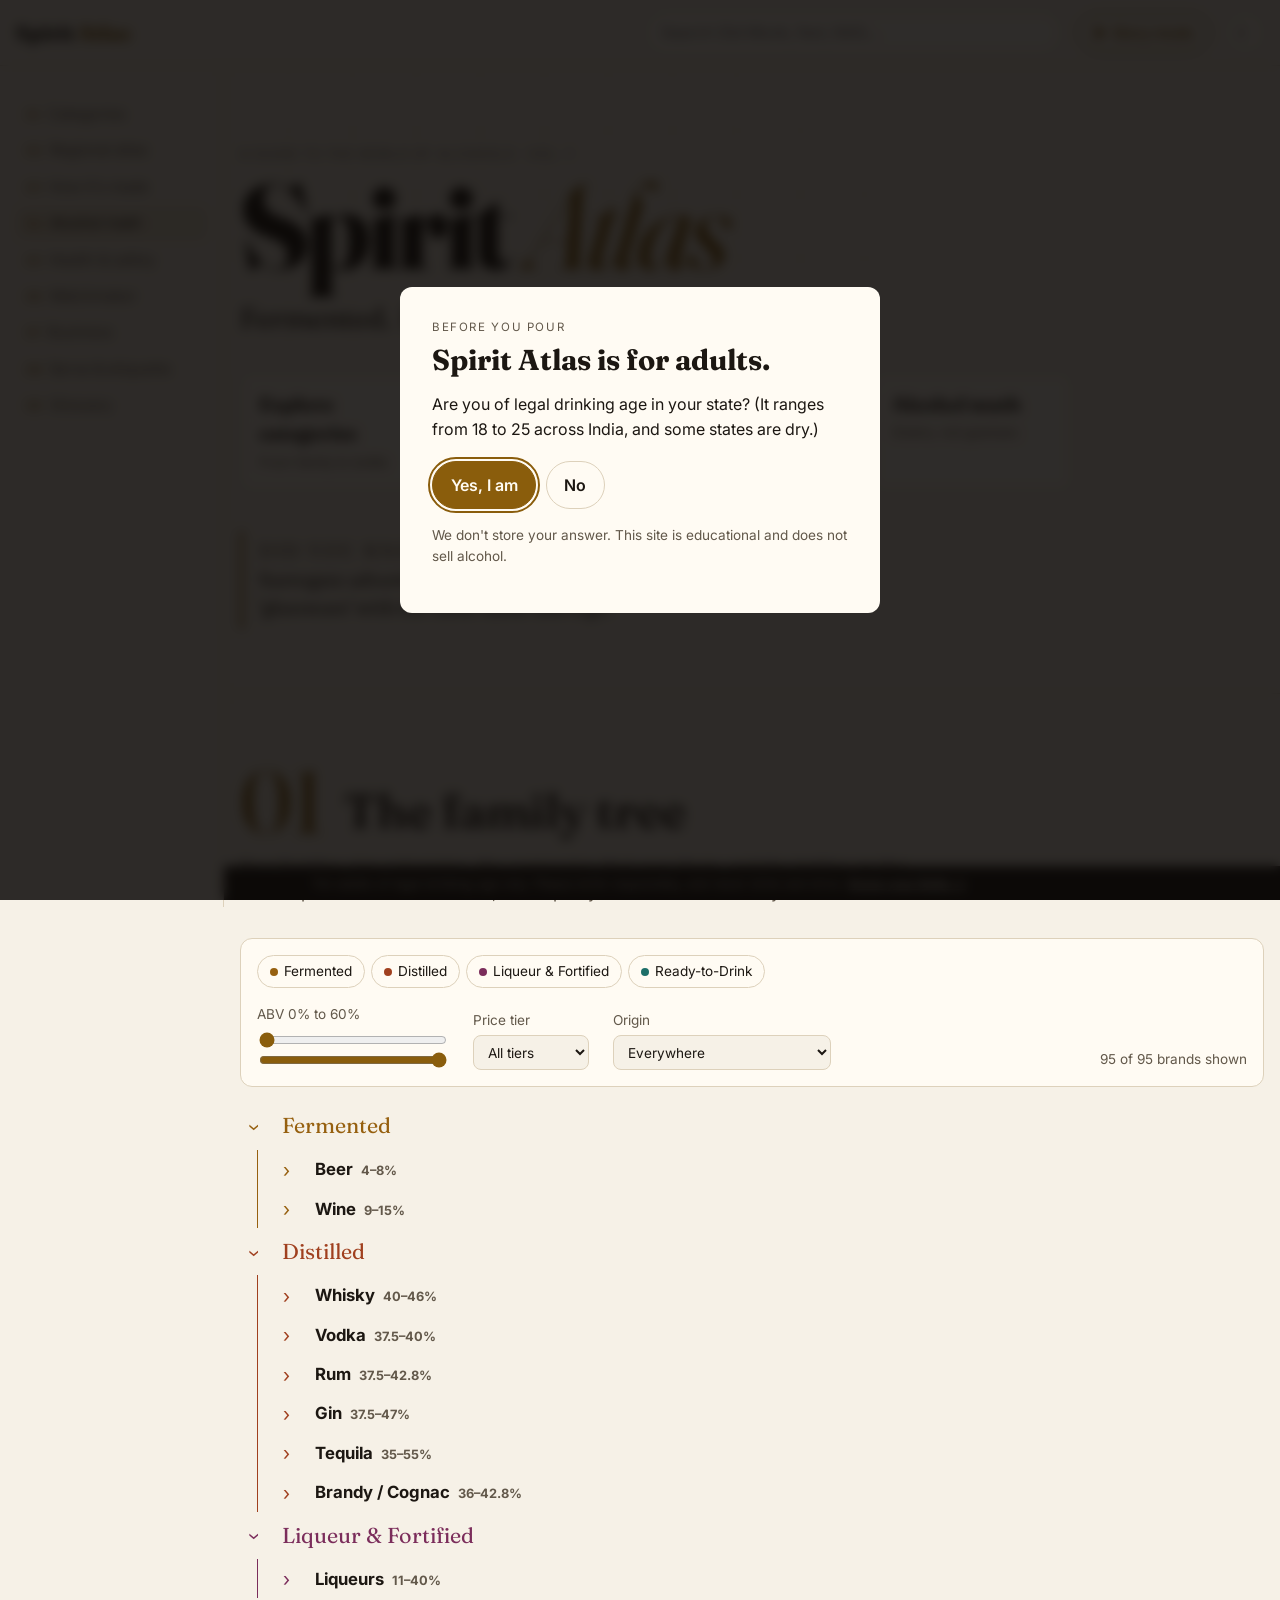
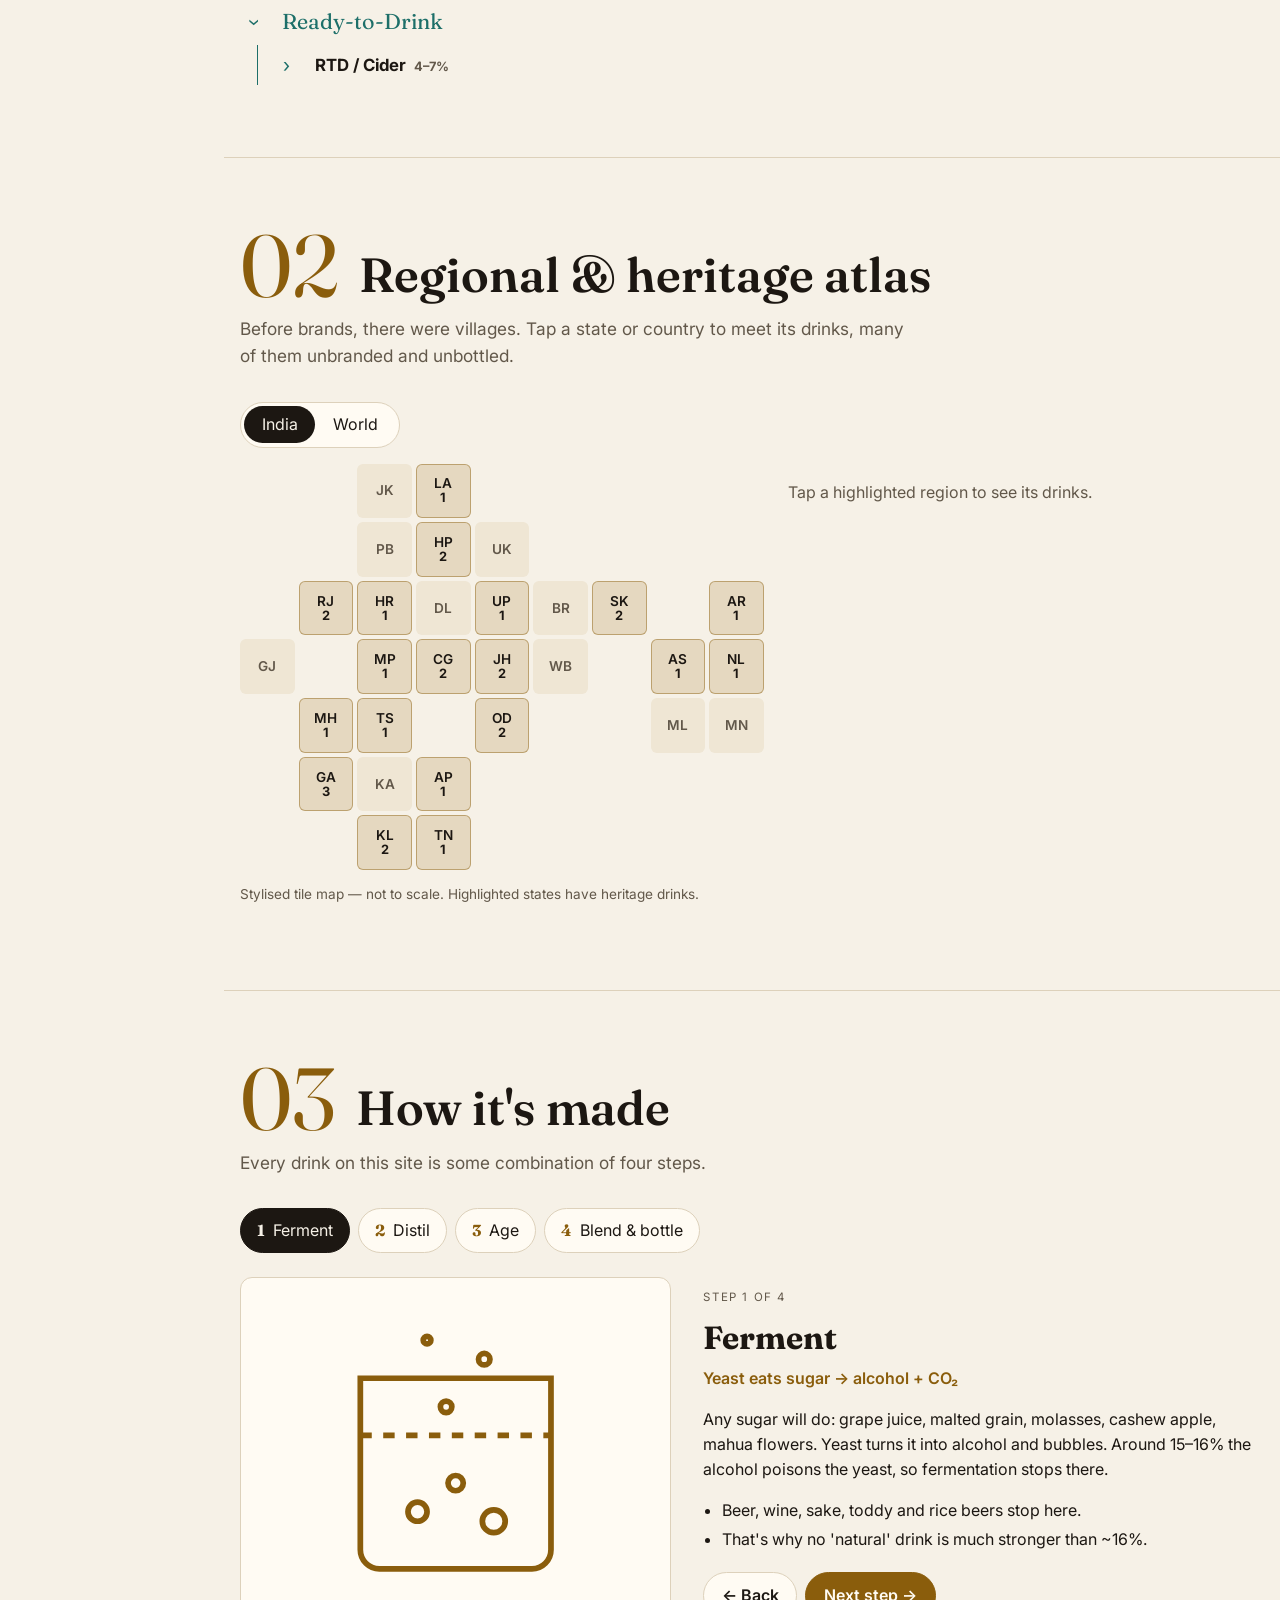
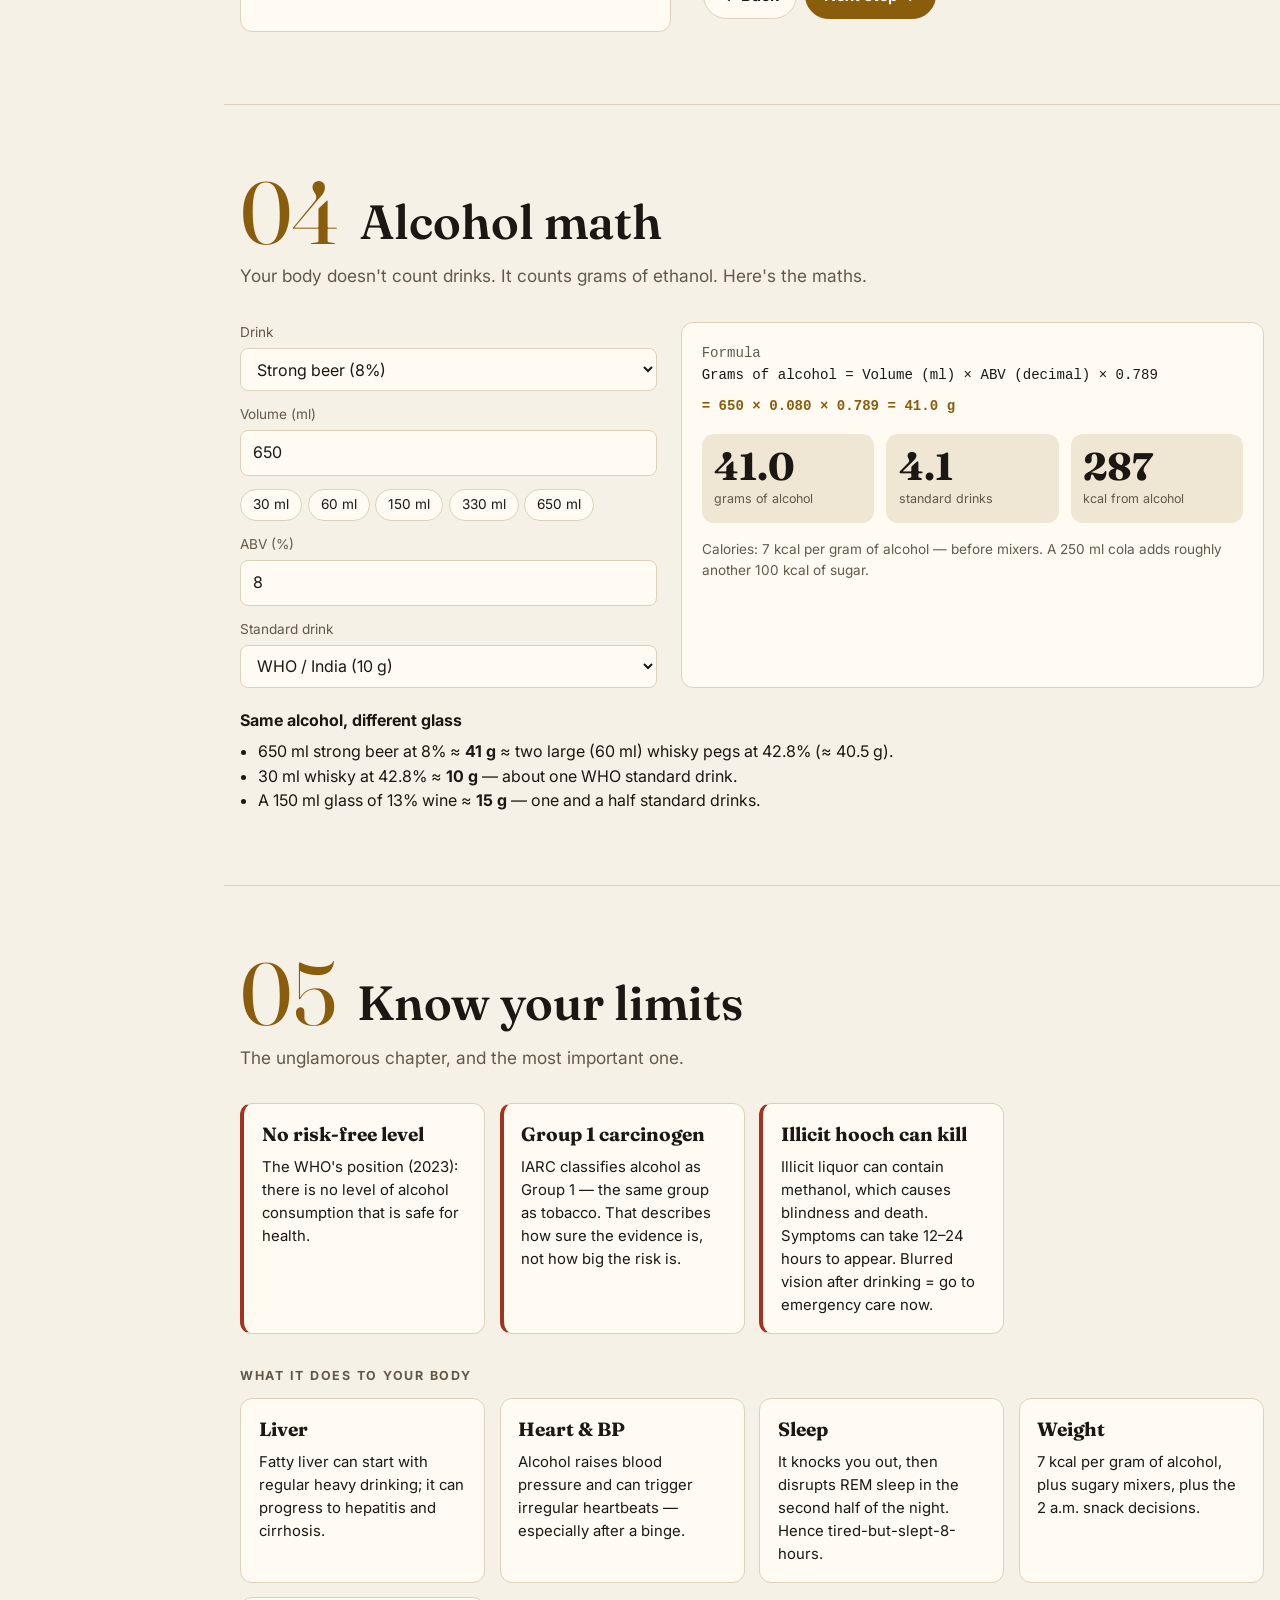
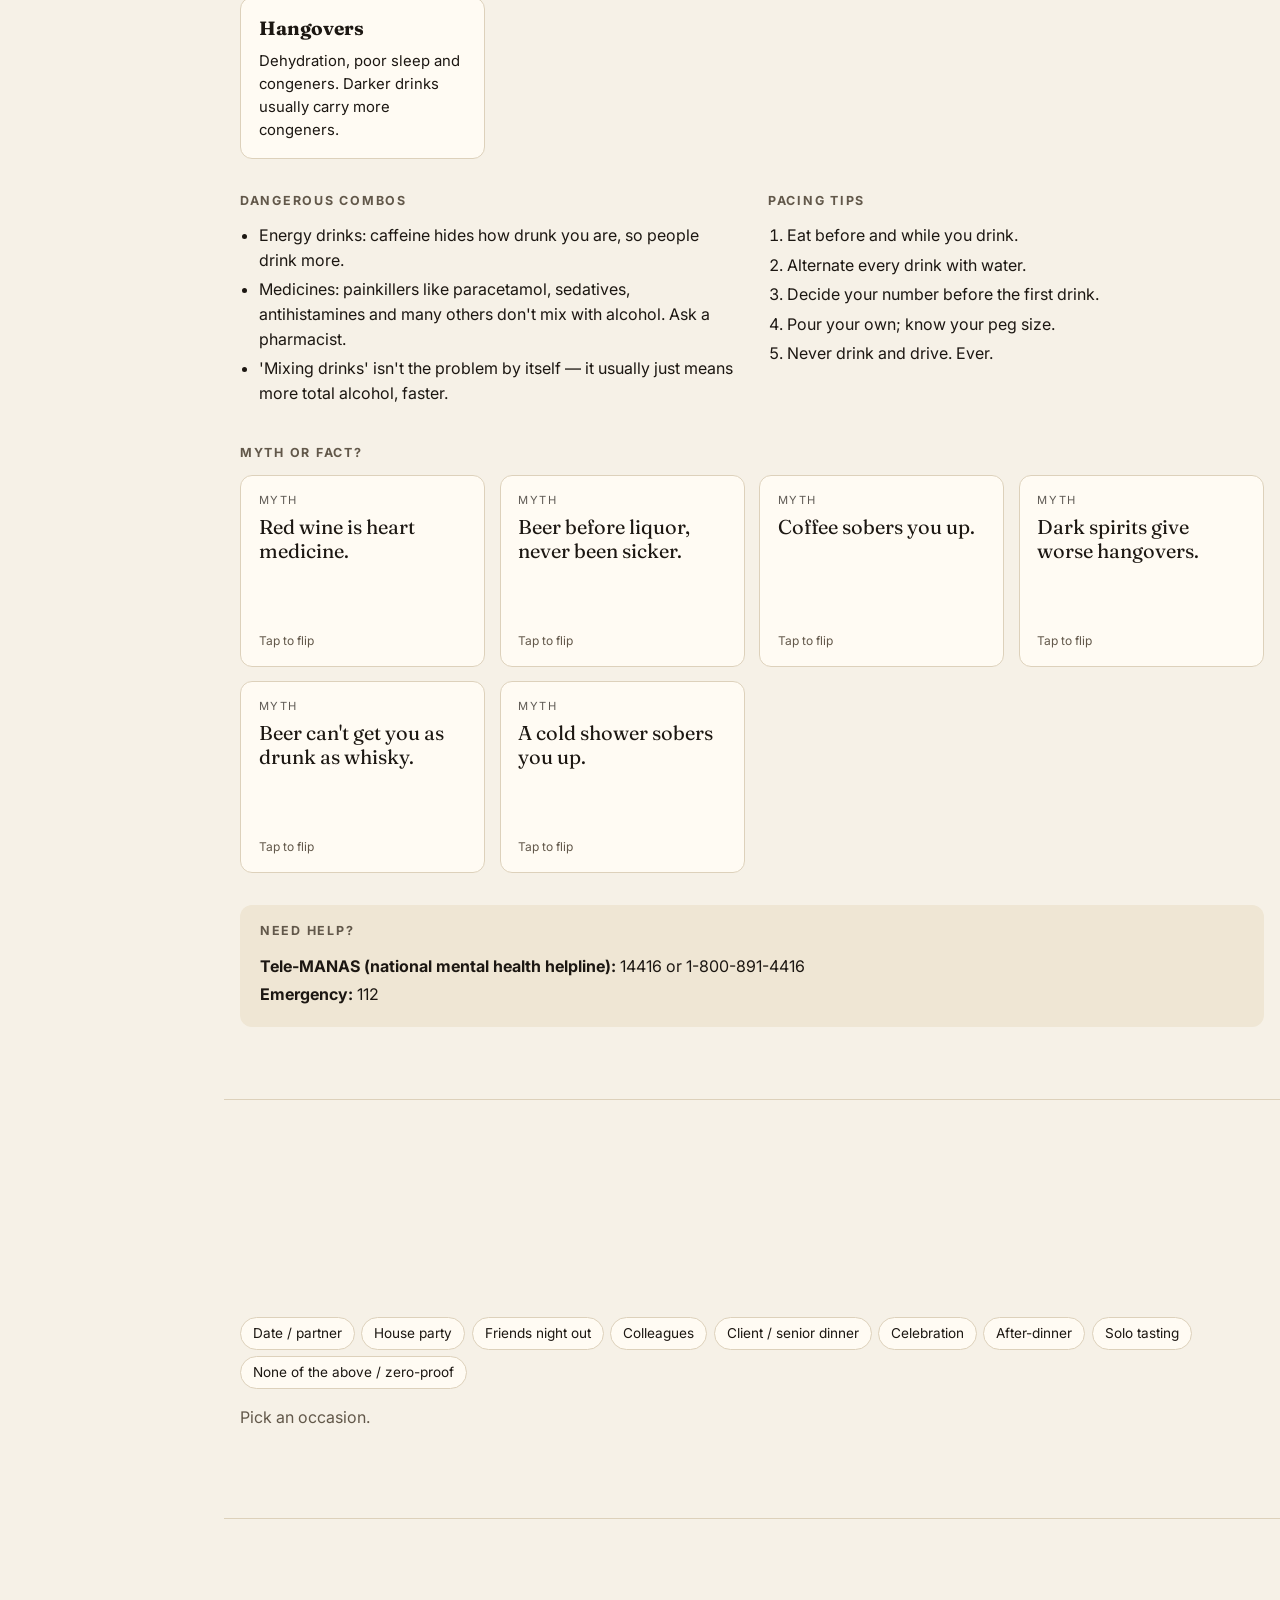
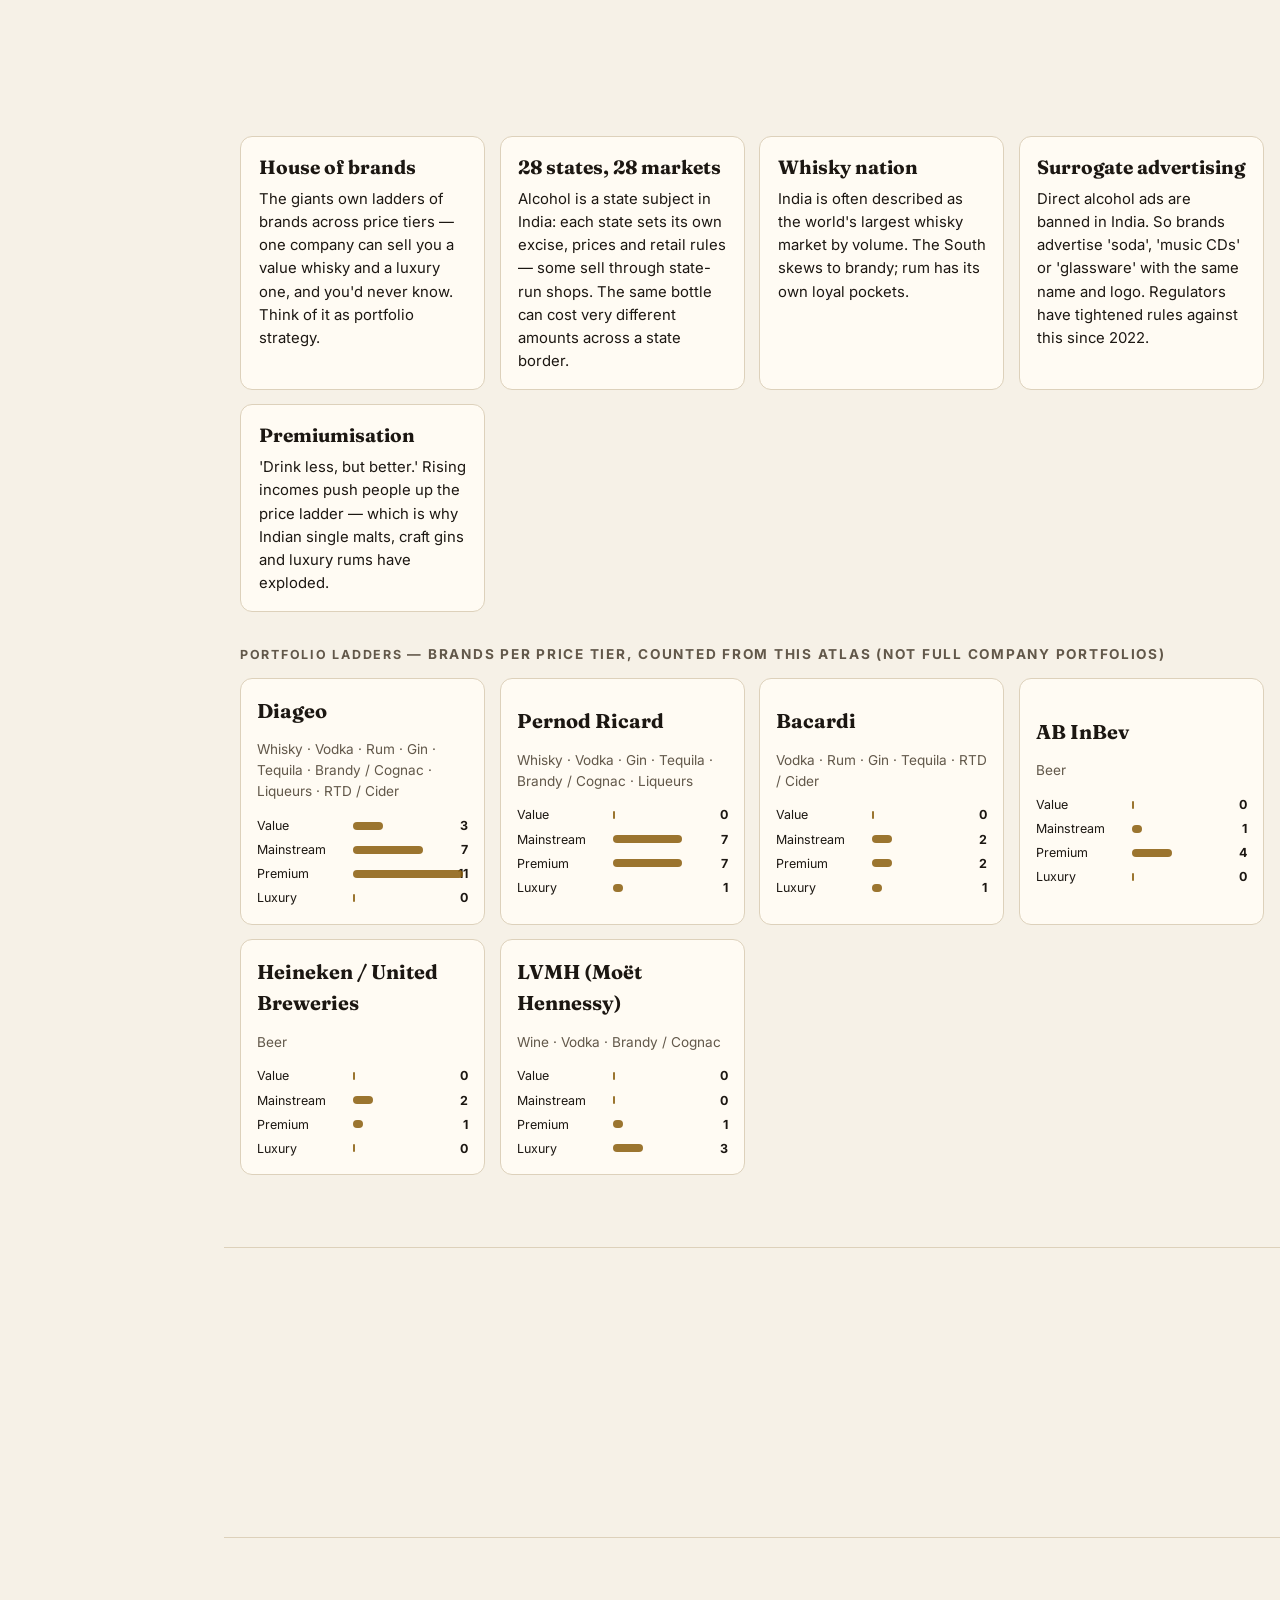
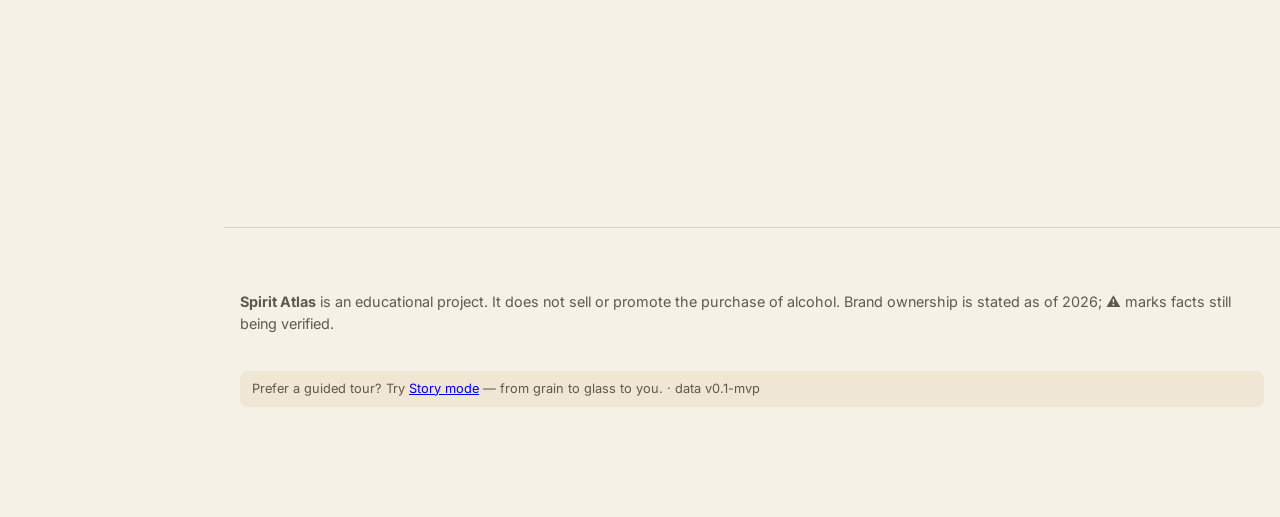
==== index.html @ a6089375 "Spirit Atlas: editorial guide + story mode Atlas home page (categories tree, regional atlas, how it'" ====
<!doctype html>
<html lang="en">
<head>
<meta charset="utf-8">
<meta name="viewport" content="width=device-width, initial-scale=1">
<title>Spirit Atlas</title>
<meta name="description" content="Spirit Atlas: an explorable, editorial guide to the world of alcohols — categories, heritage drinks, alcohol math and responsible drinking.">
<link rel="preconnect" href="https://fonts.googleapis.com">
<link rel="preconnect" href="https://fonts.gstatic.com" crossorigin>
<link href="https://fonts.googleapis.com/css2?family=Fraunces:opsz,wght@9..144,400;9..144,600;9..144,800&family=Inter:wght@400;600;700&display=swap" rel="stylesheet">
<link rel="stylesheet" href="shared/components.css">
<style>
/* ============ DESIGN TOKENS: "ink & paper, with gold" ============ */
:root {
  --bg: #f6f1e7; --surface: #fffbf3; --surface-2: #efe6d4; --ink: #1c1712; --muted: #62584a; --line: #ddd1bb;
  --accent: #8a5d0c; --accent-ink: #fffbf3; --warn: #a3321f;
  --fam-fermented: #96600f; --fam-distilled: #a0401f; --fam-liqueur: #7b2d5b; --fam-rtd: #1d6f69;
  --font-display: "Fraunces", Georgia, serif; --font-body: "Inter", system-ui, sans-serif; --radius: 12px;
  color-scheme: light;
}
@media (prefers-color-scheme: dark) {
  :root:not([data-theme="light"]) {
    --bg: #13100c; --surface: #1c1813; --surface-2: #28211a; --ink: #f3ead8; --muted: #b5a88f; --line: #3b3227;
    --accent: #d9a441; --accent-ink: #1a140c; --warn: #e5735d;
    --fam-fermented: #e3a74c; --fam-distilled: #e8835a; --fam-liqueur: #dc8ab8; --fam-rtd: #5cc7bc; color-scheme: dark;
  }
}
:root[data-theme="dark"] {
  --bg: #13100c; --surface: #1c1813; --surface-2: #28211a; --ink: #f3ead8; --muted: #b5a88f; --line: #3b3227;
  --accent: #d9a441; --accent-ink: #1a140c; --warn: #e5735d;
  --fam-fermented: #e3a74c; --fam-distilled: #e8835a; --fam-liqueur: #dc8ab8; --fam-rtd: #5cc7bc; color-scheme: dark;
}

/* ============ PAGE LAYOUT ============ */
html { scroll-behavior: smooth; scroll-padding-top: 5rem; }
@media (prefers-reduced-motion: reduce) { html { scroll-behavior: auto; } }

.topbar { position: sticky; top: 0; z-index: 30; display: flex; align-items: center; gap: 1rem; padding: 0.7rem 1rem;
  background: color-mix(in srgb, var(--bg) 88%, transparent); backdrop-filter: blur(10px); border-bottom: 1px solid var(--line); }
.wordmark { font-family: var(--font-display); font-weight: 800; font-size: 1.25rem; text-decoration: none; color: var(--ink); white-space: nowrap; }
.wordmark span { color: var(--accent); }
.topbar .search { flex: 1; max-width: 26rem; margin-left: auto; }
/* "Story mode" button: a gold-outlined pill that links to the guided story page */
.story-btn { flex: none; display: inline-flex; align-items: center; gap: 0.4rem; padding: 0.5rem 0.95rem; border-radius: 999px;
  border: 1px solid var(--accent); color: var(--accent); text-decoration: none; font-weight: 600; font-size: 0.88rem; white-space: nowrap; transition: background 0.2s, color 0.2s; }
.story-btn:hover { background: var(--accent); color: var(--accent-ink); }
.story-btn .long { display: none; }
@media (min-width: 700px) { .story-btn .long { display: inline; } }
.icon-btn { width: 2.4rem; height: 2.4rem; flex: none; border-radius: 50%; border: 1px solid var(--line); background: var(--surface); cursor: pointer; font-size: 1.05rem; }

.layout { display: grid; grid-template-columns: 1fr; }
/* Side navigation: horizontal strip on phones, sticky column on desktop */
.sidenav { min-width: 0; /* stops the nav strip widening the page on phones */ position: sticky; top: 3.7rem; z-index: 25; background: var(--bg); border-bottom: 1px solid var(--line); overflow-x: auto; }
.sidenav ol { display: flex; gap: 0.25rem; list-style: none; margin: 0; padding: 0.45rem 1rem; white-space: nowrap; }
.sidenav a { display: flex; gap: 0.5rem; align-items: baseline; padding: 0.3rem 0.6rem; border-radius: 8px; color: var(--muted); text-decoration: none; font-size: 0.85rem; }
.sidenav a b { font-family: var(--font-display); font-weight: 400; font-size: 0.8rem; color: var(--accent); }
.sidenav a[aria-current="true"] { color: var(--ink); background: var(--surface-2); }
@media (min-width: 1100px) {
  .layout { grid-template-columns: 14rem minmax(0, 1fr); }
  .sidenav { top: 3.7rem; height: calc(100vh - 3.7rem); border-bottom: none; border-right: 1px solid var(--line); overflow: visible; }
  .sidenav ol { flex-direction: column; padding: 2rem 1rem; }
  .sidenav a { font-size: 0.92rem; }
}
main { min-width: 0; }
section { padding: 4.5rem 1rem; border-bottom: 1px solid var(--line); }
.wrap { max-width: 68rem; margin: 0 auto; }

/* Section headers: big number + serif title, like a magazine chapter */
.sec-head { display: grid; grid-template-columns: auto 1fr; gap: 0 1.25rem; align-items: end; margin-bottom: 2rem; }
.sec-num { font-family: var(--font-display); font-size: clamp(3rem, 9vw, 5.5rem); line-height: 0.8; color: var(--accent); font-weight: 400; }
.sec-head h2 { font-family: var(--font-display); font-size: clamp(1.9rem, 4.5vw, 3rem); line-height: 1.05; margin: 0; font-weight: 600; }
.sec-head .lede { grid-column: 1 / -1; font-size: 1.08rem; color: var(--muted); max-width: 42rem; margin: 1rem 0 0; }

/* ============ HERO ============ */
.hero { padding: 5rem 1rem 4rem; position: relative; overflow: hidden; }
.hero::before { /* faint atlas "grid lines" behind the title */
  content: ""; position: absolute; inset: 0; opacity: 0.35; pointer-events: none;
  background-image: linear-gradient(var(--line) 1px, transparent 1px), linear-gradient(90deg, var(--line) 1px, transparent 1px);
  background-size: 64px 64px; mask-image: radial-gradient(ellipse at 30% 30%, black, transparent 70%); }
.hero .wrap { position: relative; }
.hero h1 { font-family: var(--font-display); font-weight: 800; font-size: clamp(3rem, 12vw, 7.5rem); line-height: 0.9; letter-spacing: -0.03em; margin: 0.5rem 0 1rem; }
.hero h1 em { font-style: italic; font-weight: 400; color: var(--accent); }
.tagline { font-family: var(--font-display); font-size: clamp(1.2rem, 3vw, 1.8rem); margin: 0 0 2rem; display: flex; flex-wrap: wrap; gap: 0 0.6rem; }
.tagline span { opacity: 0; animation: word-in 0.6s ease-out forwards; }
.tagline span:nth-child(2) { animation-delay: 0.35s; } .tagline span:nth-child(3) { animation-delay: 0.7s; }
.tagline span:nth-child(4) { animation-delay: 1.05s; color: var(--accent); font-style: italic; }
@keyframes word-in { from { opacity: 0; transform: translateY(10px); } to { opacity: 1; transform: none; } }
@media (prefers-reduced-motion: reduce) { .tagline span { animation: none; opacity: 1; } }
.paths { display: grid; grid-template-columns: repeat(auto-fit, minmax(12rem, 1fr)); gap: 0.75rem; max-width: 52rem; }
.path { display: block; padding: 1rem 1.1rem; border: 1px solid var(--line); border-radius: var(--radius); background: var(--surface); text-decoration: none; color: var(--ink); transition: transform 0.2s, border-color 0.2s; }
.path:hover { transform: translateY(-3px); border-color: var(--accent); }
.path b { display: block; font-family: var(--font-display); font-size: 1.2rem; }
.path small { color: var(--muted); }
.dyk { margin-top: 2.5rem; max-width: 40rem; border-left: 3px solid var(--accent); padding: 0.4rem 0 0.4rem 1rem; }
.dyk p { margin: 0; font-family: var(--font-display); font-size: 1.15rem; }

/* ============ HOW IT'S MADE (step-through) ============ */
.steps-nav { display: flex; flex-wrap: wrap; gap: 0.5rem; margin-bottom: 1.5rem; }
.step-tab { display: flex; gap: 0.5rem; align-items: baseline; padding: 0.55rem 1rem; border-radius: 999px; border: 1px solid var(--line); background: var(--surface); cursor: pointer; }
.step-tab b { font-family: var(--font-display); color: var(--accent); }
.step-tab[aria-selected="true"] { background: var(--ink); color: var(--bg); border-color: var(--ink); }
.step-tab[aria-selected="true"] b { color: var(--bg); }
.step-panel { display: grid; gap: 2rem; grid-template-columns: 1fr; align-items: center; }
@media (min-width: 800px) { .step-panel { grid-template-columns: 1fr 1.3fr; } }
.step-art { background: var(--surface); border: 1px solid var(--line); border-radius: var(--radius); padding: 1.5rem; color: var(--accent); }
.step-art svg { display: block; width: 100%; height: auto; }
.step-copy h3 { font-family: var(--font-display); font-size: 2rem; margin: 0 0 0.25rem; }
.step-copy .short { color: var(--accent); font-weight: 600; margin: 0 0 1rem; }
.step-controls { display: flex; gap: 0.5rem; margin-top: 1.25rem; }

.site-foot { padding: 3rem 1rem 4rem; color: var(--muted); font-size: 0.9rem; }
.site-foot .wrap { display: grid; gap: 0.5rem; }
.proto-note { font-size: 0.8rem; background: var(--surface-2); padding: 0.5rem 0.75rem; border-radius: 8px; }
</style>
</head>
<body>

<header class="topbar">
  <a class="wordmark" href="#top">Spirit <span>Atlas</span></a>
  <div class="search">
    <label class="visually-hidden" for="q">Search drinks, brands, regions and terms</label>
    <input id="q" type="search" placeholder="Search Old Monk, feni, NAS…" autocomplete="off" aria-controls="q-results">
    <ul id="q-results" class="search-results" hidden></ul>
  </div>
  <a class="story-btn" href="story.html" title="A guided 2-minute scroll: from grain to glass to you"><span aria-hidden="true">▶</span><span>Story<span class="long"> mode</span></span></a>
  <button class="icon-btn" id="theme" type="button"></button>
</header>

<div class="layout">
  <!-- Side navigation. The numbers match each section's big chapter number. -->
  <nav class="sidenav" aria-label="Sections">
    <ol>
      <li><a href="#explorer"><b>01</b>Categories</a></li>
      <li><a href="#atlas"><b>02</b>Regional atlas</a></li>
      <li><a href="#made"><b>03</b>How it's made</a></li>
      <li><a href="#math"><b>04</b>Alcohol math</a></li>
      <li><a href="#health"><b>05</b>Health &amp; safety</a></li>
      <li><a href="#match"><b>06</b>Matchmaker</a></li>
      <li><a href="#business"><b>07</b>Business</a></li>
      <li><a href="#serve"><b>08</b>Serve &amp; etiquette</a></li>
      <li><a href="#glossary"><b>09</b>Glossary</a></li>
    </ol>
  </nav>

  <main id="top">
    <!-- HERO -->
    <section class="hero" aria-labelledby="hero-title">
      <div class="wrap">
        <p class="eyebrow">A guide to the world of alcohols · Vol. 1</p>
        <h1 id="hero-title">Spirit <em>Atlas</em></h1>
        <p class="tagline" aria-label="Fermented. Distilled. Aged. Understood."><span>Fermented.</span><span>Distilled.</span><span>Aged.</span><span>Understood.</span></p>
        <div class="paths">
          <a class="path" href="#explorer"><b>Explore categories</b><small>From family to bottle</small></a>
          <a class="path" href="#atlas"><b>Regional map</b><small>Feni to baijiu</small></a>
          <a class="path" href="#match"><b>Occasion matchmaker</b><small>What to order, when</small></a>
          <a class="path" href="#math"><b>Alcohol math</b><small>Grams, not guesses</small></a>
        </div>
        <div class="dyk"><p class="eyebrow">Did you know?</p><p class="ticker" id="ticker" aria-live="polite"></p></div>
      </div>
    </section>

    <section id="explorer" aria-labelledby="h-explorer"><div class="wrap">
      <header class="sec-head reveal"><span class="sec-num">01</span><h2 id="h-explorer">The family tree</h2>
        <p class="lede">Four families, ten categories, the companies that own them, and the bottles on the shelf. Open the branches with ›, and tap any name for the full story.</p></header>
      <div id="explorer-root"></div>
    </div></section>

    <section id="atlas" aria-labelledby="h-atlas"><div class="wrap">
      <header class="sec-head reveal"><span class="sec-num">02</span><h2 id="h-atlas">Regional &amp; heritage atlas</h2>
        <p class="lede">Before brands, there were villages. Tap a state or country to meet its drinks, many of them unbranded and unbottled.</p></header>
      <div id="atlas-root"></div>
    </div></section>

    <section id="made" aria-labelledby="h-made"><div class="wrap">
      <header class="sec-head reveal"><span class="sec-num">03</span><h2 id="h-made">How it's made</h2>
        <p class="lede">Every drink on this site is some combination of four steps.</p></header>
      <div id="made-root"></div>
    </div></section>

    <section id="math" aria-labelledby="h-math"><div class="wrap">
      <header class="sec-head reveal"><span class="sec-num">04</span><h2 id="h-math">Alcohol math</h2>
        <p class="lede">Your body doesn't count drinks. It counts grams of ethanol. Here's the maths.</p></header>
      <div id="math-root"></div>
    </div></section>

    <section id="health" aria-labelledby="h-health"><div class="wrap">
      <header class="sec-head reveal"><span class="sec-num">05</span><h2 id="h-health">Know your limits</h2>
        <p class="lede">The unglamorous chapter, and the most important one.</p></header>
      <div id="health-root"></div>
    </div></section>

    <section id="match" aria-labelledby="h-match"><div class="wrap">
      <header class="sec-head reveal"><span class="sec-num">06</span><h2 id="h-match">Occasion matchmaker</h2>
        <p class="lede">What you order is a signal. Pick the occasion.</p></header>
      <div id="match-root"></div>
    </div></section>

    <section id="business" aria-labelledby="h-business"><div class="wrap">
      <header class="sec-head reveal"><span class="sec-num">07</span><h2 id="h-business">The business of booze</h2>
        <p class="lede">A few giants, many brands, and India's 28 different liquor markets.</p></header>
      <div id="business-root"></div>
    </div></section>

    <section id="serve" aria-labelledby="h-serve"><div class="wrap">
      <header class="sec-head reveal"><span class="sec-num">08</span><h2 id="h-serve">Serve &amp; etiquette</h2>
        <p class="lede">Pegs, pours, glasses and how to say cheers without embarrassing yourself.</p></header>
      <div id="serve-root"></div>
    </div></section>

    <section id="glossary" aria-labelledby="h-glossary"><div class="wrap">
      <header class="sec-head reveal"><span class="sec-num">09</span><h2 id="h-glossary">Glossary</h2>
        <p class="lede">The label, decoded.</p></header>
      <div id="glossary-root"></div>
    </div></section>

    <footer class="site-foot"><div class="wrap">
      <p><strong>Spirit Atlas</strong> is an educational project. It does not sell or promote the purchase of alcohol. Brand ownership is stated as of 2026; ⚠️ marks facts still being verified.</p>
      <p class="proto-note">Prefer a guided tour? Try <a href="story.html">Story mode</a> — from grain to glass to you. · data v<span id="ver"></span></p>
    </div></footer>
  </main>
</div>

<div class="disclaimer" role="note">For adults of legal drinking age only. Please drink responsibly, and never drink and drive. <a href="#health">Know your limits →</a></div>

<script src="shared/data.js"></script>
<script src="shared/core.js"></script>
<script>
/* ============ PAGE WIRING (MVP 1) ============
   Everything below just places shared features into this page's layout. */
(function () {
  var D = window.ATLAS_DATA, A = window.Atlas;

  A.initAgeGate();
  A.initTheme(document.getElementById("theme"));
  A.initSearch(document.getElementById("q"), document.getElementById("q-results"));
  A.startTicker(document.getElementById("ticker"));
  document.getElementById("ver").textContent = D.version;

  // Heavy-ish sections render only when scrolled near (lazy loading).
  var renderers = {
    "explorer-root": A.renderExplorer, "atlas-root": A.renderAtlas, "made-root": renderProcess,
    "math-root": A.renderCalculator, "health-root": A.renderHealth, "match-root": A.renderMatchmaker,
    "business-root": A.renderBusiness, "serve-root": A.renderServe, "glossary-root": A.renderGlossary
  };
  var lazy = new IntersectionObserver(function (entries) {
    entries.forEach(function (en) {
      if (!en.isIntersecting) return;
      renderers[en.target.id](en.target);
      lazy.unobserve(en.target);
    });
  }, { rootMargin: "600px 0px" });
  Object.keys(renderers).forEach(function (id) { lazy.observe(document.getElementById(id)); });

  A.initReveal();

  // Scroll-spy: highlight the nav link for the section on screen.
  var links = document.querySelectorAll(".sidenav a");
  var spy = new IntersectionObserver(function (entries) {
    entries.forEach(function (en) {
      if (!en.isIntersecting) return;
      links.forEach(function (a) { a.setAttribute("aria-current", a.getAttribute("href") === "#" + en.target.id); });
      var active = document.querySelector('.sidenav a[aria-current="true"]');
      if (active && window.innerWidth < 1100) active.scrollIntoView({ block: "nearest", inline: "center" });
    });
  }, { rootMargin: "-40% 0px -55% 0px" });
  document.querySelectorAll("main section[id]").forEach(function (s) { spy.observe(s); });

  /* ----- "How it's made" step-through (this layout's own version) ----- */
  // Simple line drawings, one per step. They use currentColor, so they follow the theme.
  var art = {
    ferment: '<svg viewBox="0 0 200 160" fill="none" stroke="currentColor" stroke-width="3" role="img" aria-label="Fermentation vat with rising bubbles"><path d="M50 40h100v90a10 10 0 0 1-10 10H60a10 10 0 0 1-10-10z"/><path d="M50 70h100" stroke-dasharray="6 6"/><circle cx="80" cy="110" r="5"/><circle cx="100" cy="95" r="4"/><circle cx="120" cy="115" r="6"/><circle cx="95" cy="55" r="3"/><circle cx="115" cy="30" r="3"/><circle cx="85" cy="20" r="2"/></svg>',
    distil: '<svg viewBox="0 0 200 160" fill="none" stroke="currentColor" stroke-width="3" role="img" aria-label="A pot still next to a column still"><path d="M20 140c0-40 15-60 35-60s35 20 35 60z"/><path d="M55 80V50c0-10 20-10 30-5l20 10"/><path d="M105 55v20"/><rect x="130" y="20" width="30" height="120" rx="6"/><path d="M130 45h30M130 70h30M130 95h30M130 120h30"/><text x="30" y="156" font-size="11" fill="currentColor" stroke="none">pot</text><text x="130" y="156" font-size="11" fill="currentColor" stroke="none">column</text></svg>',
    age: '<svg viewBox="0 0 200 160" fill="none" stroke="currentColor" stroke-width="3" role="img" aria-label="Oak cask on its side"><ellipse cx="45" cy="80" rx="18" ry="55"/><path d="M45 25c40-8 70-8 110 0M45 135c40 8 70 8 110 0"/><ellipse cx="155" cy="80" rx="18" ry="55"/><path d="M75 22v116M125 22v116" stroke-dasharray="4 5"/><path d="M160 20c4-8 10-10 16-8" stroke-width="2"/><text x="150" y="12" font-size="10" fill="currentColor" stroke="none">angel\'s share</text></svg>',
    bottle: '<svg viewBox="0 0 200 160" fill="none" stroke="currentColor" stroke-width="3" role="img" aria-label="A labelled bottle"><path d="M88 10h24v30c0 8 18 16 18 32v70a8 8 0 0 1-8 8H78a8 8 0 0 1-8-8V72c0-16 18-24 18-32z"/><rect x="76" y="90" width="48" height="36" rx="3"/><text x="85" y="113" font-size="12" fill="currentColor" stroke="none">42.8%</text></svg>'
  };

  function renderProcess(root) {
    var i = 0, steps = D.process;
    root.innerHTML = '<div class="steps-nav" role="tablist" aria-label="Production steps">' + steps.map(function (s, k) {
      return '<button class="step-tab" role="tab" id="tab-' + s.id + '" aria-controls="step-panel" data-step="' + k + '"><b>' + s.n + "</b>" + A.esc(s.title) + "</button>";
    }).join("") + '</div><div class="step-panel" id="step-panel" role="tabpanel"></div>';
    var panel = root.querySelector(".step-panel");
    function show(k) {
      i = k; var s = steps[k];
      root.querySelectorAll(".step-tab").forEach(function (t, n) { t.setAttribute("aria-selected", n === k); });
      panel.setAttribute("aria-labelledby", "tab-" + s.id);
      panel.innerHTML = '<div class="step-art">' + art[s.id] + '</div><div class="step-copy"><p class="eyebrow">Step ' + s.n + " of " + steps.length + "</p><h3>" + A.esc(s.title) +
        '</h3><p class="short">' + A.esc(s.short) + "</p><p>" + A.esc(s.body) + '</p><ul class="list">' +
        s.points.map(function (p) { return "<li>" + A.esc(p) + "</li>"; }).join("") + '</ul><div class="step-controls">' +
        '<button class="btn" data-go="-1"' + (k === 0 ? " disabled" : "") + '>← Back</button>' +
        '<button class="btn btn-primary" data-go="1"' + (k === steps.length - 1 ? " disabled" : "") + ">Next step →</button></div></div>";
      A.bus.emit("process_step_viewed", { id: s.id });
    }
    root.addEventListener("click", function (e) {
      var t = e.target.closest("[data-step]"); if (t) show(+t.getAttribute("data-step"));
      var g = e.target.closest("[data-go]"); if (g) show(i + +g.getAttribute("data-go"));
    });
    show(0);
  }
})();
</script>
</body>
</html>
---- shared/components.css ----
/* =====================================================================
   SPIRIT ATLAS — SHARED COMPONENT STYLES
   Each page defines the design tokens (colours, fonts) on :root;
   these rules only USE the tokens, so the same component can look
   "editorial" on one page and "story" on another.
   Tokens expected: --bg --surface --surface-2 --ink --muted --line
   --accent --accent-ink --fam-fermented --fam-distilled --fam-liqueur
   --fam-rtd --font-display --font-body --radius
   ===================================================================== */

*, *::before, *::after { box-sizing: border-box; }
html { -webkit-text-size-adjust: 100%; }
body { margin: 0; background: var(--bg); color: var(--ink); font-family: var(--font-body); line-height: 1.55; }
img, svg { max-width: 100%; }
button, input, select { font: inherit; color: inherit; }
:focus-visible { outline: 2px solid var(--accent); outline-offset: 2px; }
.small { font-size: 0.85rem; }
.muted { color: var(--muted); }
.eyebrow { text-transform: uppercase; letter-spacing: 0.14em; font-size: 0.72rem; color: var(--muted); margin: 0 0 0.35rem; }
.visually-hidden { position: absolute; width: 1px; height: 1px; overflow: hidden; clip: rect(0 0 0 0); white-space: nowrap; }

/* ---------- Buttons & chips ---------- */
.btn { display: inline-flex; align-items: center; gap: 0.4rem; padding: 0.65rem 1.1rem; border-radius: 999px;
  border: 1px solid var(--line); background: var(--surface); color: var(--ink); cursor: pointer; text-decoration: none; font-weight: 600; }
.btn:hover { border-color: var(--ink); }
.btn-primary { background: var(--accent); color: var(--accent-ink); border-color: var(--accent); }
.btn-primary:hover { filter: brightness(1.08); border-color: var(--accent); }
.chips { display: flex; flex-wrap: wrap; gap: 0.4rem; }
.chip { --fam: var(--accent); display: inline-flex; align-items: center; gap: 0.35rem; padding: 0.3rem 0.75rem; border-radius: 999px;
  border: 1px solid var(--line); background: var(--surface); color: var(--ink); text-decoration: none; cursor: pointer; font-size: 0.85rem; }
.chip::before { content: ""; width: 0.5rem; height: 0.5rem; border-radius: 50%; background: var(--fam); }
.chip:hover { border-color: var(--fam); }
.chip[aria-pressed="true"] { background: var(--fam); color: var(--bg); border-color: var(--fam); }
.chip[aria-pressed="true"]::before { background: var(--bg); }
.chip em { font-style: normal; opacity: 0.6; font-size: 0.75rem; }

/* ---------- Age gate ---------- */
.age-gate { border: none; padding: 0; border-radius: var(--radius); background: var(--surface); color: var(--ink); max-width: 30rem; width: calc(100% - 2rem); }
.age-gate::backdrop { background: rgba(10, 8, 6, 0.85); backdrop-filter: blur(6px); }
.age-gate-inner { padding: 2rem; }
.age-gate h2 { font-family: var(--font-display); font-size: 1.8rem; margin: 0 0 0.5rem; line-height: 1.15; }
.age-gate-actions { display: flex; gap: 0.6rem; margin: 1.25rem 0 1rem; }

/* ---------- Drawer ---------- */
.drawer { --fam: var(--accent); position: fixed; inset: 0 0 0 auto; margin: 0; height: 100%; max-height: 100%;
  width: min(30rem, 100%); border: none; border-left: 4px solid var(--fam); padding: 0; background: var(--surface); color: var(--ink); }
.drawer::backdrop { background: rgba(0, 0, 0, 0.45); }
.drawer[open] { animation: slide-in 0.28s ease-out; }
@keyframes slide-in { from { transform: translateX(100%); } to { transform: none; } }
.drawer-body { padding: 2rem 1.5rem 3rem; overflow-y: auto; height: 100%; }
.drawer-body h2 { font-family: var(--font-display); font-size: 2rem; margin: 0 0 1rem; line-height: 1.1; }
.drawer-body h3 { font-size: 0.8rem; text-transform: uppercase; letter-spacing: 0.12em; color: var(--muted); margin: 1.5rem 0 0.5rem; }
.drawer-close { position: absolute; top: 0.6rem; right: 0.8rem; width: 2.4rem; height: 2.4rem; border-radius: 50%; border: 1px solid var(--line);
  background: var(--surface); font-size: 1.4rem; cursor: pointer; z-index: 1; }
.facts { display: grid; grid-template-columns: 8.5rem 1fr; gap: 0.5rem 1rem; margin: 0 0 1rem; font-size: 0.93rem; }
.facts dt { color: var(--muted); }
.facts dd { margin: 0; }
.funfact { border-left: 3px solid var(--fam); background: var(--surface-2); padding: 0.8rem 1rem; border-radius: 0 var(--radius) var(--radius) 0; margin: 1rem 0; }
.flag { color: var(--muted); font-size: 0.85rem; border: 1px dashed var(--line); padding: 0.5rem 0.75rem; border-radius: 8px; }

/* ---------- Explorer: filters ---------- */
.filters { display: flex; flex-wrap: wrap; gap: 1rem 1.5rem; align-items: flex-end; padding: 1rem; border: 1px solid var(--line);
  border-radius: var(--radius); background: var(--surface); margin-bottom: 1rem; }
.filter-fams { display: flex; flex-wrap: wrap; gap: 0.4rem; width: 100%; }
.filter { display: flex; flex-direction: column; gap: 0.3rem; font-size: 0.85rem; color: var(--muted); }
.filter select { padding: 0.45rem 0.6rem; border-radius: 8px; border: 1px solid var(--line); background: var(--bg); color: var(--ink); }
.range2 { display: flex; flex-direction: column; min-width: 12rem; }
.range2 input { accent-color: var(--accent); }
.filter-count { margin: 0 0 0 auto; font-size: 0.85rem; color: var(--muted); }

/* ---------- Explorer: tree ---------- */
.tree-wrap { overflow-x: auto; }
.tree, .tree ul { list-style: none; margin: 0; padding: 0; }
.tree ul { margin-left: 1.05rem; padding-left: 0.9rem; border-left: 1px solid var(--line); }
.tree li { --fam: var(--accent); }
.tree li.is-open > .node + ul { border-left-color: var(--fam); }
.node { display: flex; align-items: center; gap: 0.35rem; padding: 0.12rem 0; }
.node-toggle { width: 1.8rem; height: 1.8rem; flex: none; display: grid; place-items: center; border-radius: 6px; border: none; background: transparent; cursor: pointer; color: var(--fam); font-size: 1.2rem; }
.node-toggle span { transition: transform 0.2s; display: inline-block; }
.node-toggle[aria-expanded="true"] span { transform: rotate(90deg); }
.node-toggle.is-leaf { cursor: default; font-size: 0.8rem; opacity: 0.6; }
.node-toggle:hover:not(.is-leaf) { background: var(--surface-2); }
.node-label { border: none; background: transparent; cursor: pointer; padding: 0.3rem 0.5rem; border-radius: 6px; text-align: left; }
.node-label:hover { background: var(--surface-2); }
.node-meta { color: var(--muted); font-size: 0.8rem; margin-left: 0.3rem; }
.lvl-1 > .node .node-label { font-family: var(--font-display); font-size: 1.35rem; color: var(--fam); }
.lvl-2 > .node .node-label { font-weight: 700; font-size: 1.05rem; }
.lvl-3 > .node .node-label { font-style: italic; color: var(--muted); }
.lvl-5 > .node .node-label { font-size: 0.9rem; }
.tree .empty { padding: 1rem; color: var(--muted); }

/* ---------- Segmented tabs ---------- */
.seg { display: inline-flex; border: 1px solid var(--line); border-radius: 999px; padding: 0.2rem; background: var(--surface); margin-bottom: 1rem; }
.seg-btn { border: none; background: transparent; padding: 0.4rem 1.1rem; border-radius: 999px; cursor: pointer; }
.seg-btn[aria-selected="true"] { background: var(--ink); color: var(--bg); }

/* ---------- Atlas ---------- */
.atlas-grid { display: grid; gap: 1.5rem; grid-template-columns: 1fr; }
@media (min-width: 900px) { .atlas-grid { grid-template-columns: minmax(0, 1.1fr) minmax(0, 1fr); } }
.tilemap { display: grid; grid-template-columns: repeat(9, minmax(0, 1fr)); gap: 4px; }
.tile { aspect-ratio: 1; border-radius: 6px; background: var(--surface-2); border: 1px solid transparent; display: flex; flex-direction: column;
  align-items: center; justify-content: center; font-size: 0.7rem; font-weight: 600; text-align: center; line-height: 1.1; padding: 2px; color: var(--muted); overflow: hidden; }
.tile em { font-style: normal; font-weight: 700; font-size: 0.8rem; }
.tile.has-drinks { background: color-mix(in srgb, var(--accent) 22%, var(--surface)); color: var(--ink); cursor: pointer; border-color: color-mix(in srgb, var(--accent) 45%, transparent); }
.tile.has-drinks:hover, .tile.is-active { background: var(--accent); color: var(--accent-ink); }
@media (min-width: 600px) { .tile { font-size: 0.85rem; } }
.continent h4 { margin: 1rem 0 0.4rem; font-size: 0.8rem; text-transform: uppercase; letter-spacing: 0.12em; color: var(--muted); }
.region-chip.is-active { background: var(--accent); color: var(--accent-ink); }
.atlas-cards { display: grid; gap: 0.75rem; align-content: start; }
.atlas-title { font-family: var(--font-display); font-size: 1.6rem; margin: 0; }
.drink-card { border: 1px solid var(--line); border-radius: var(--radius); padding: 1rem 1.1rem; background: var(--surface); animation: rise 0.3s ease-out; }
.drink-card h4 { margin: 0 0 0.4rem; font-size: 1.1rem; display: flex; flex-wrap: wrap; align-items: center; gap: 0.5rem; }
.drink-card p { margin: 0.3rem 0; font-size: 0.93rem; }
.abv-pill { font-size: 0.72rem; font-weight: 600; padding: 0.1rem 0.5rem; border-radius: 999px; background: var(--surface-2); color: var(--muted); }
@keyframes rise { from { opacity: 0; transform: translateY(6px); } to { opacity: 1; transform: none; } }

/* ---------- Calculator ---------- */
.calc { display: grid; gap: 1.5rem; grid-template-columns: 1fr; }
@media (min-width: 800px) { .calc { grid-template-columns: 1fr 1.4fr; } }
.calc-inputs { display: grid; gap: 0.8rem; align-content: start; }
.calc-inputs label { display: flex; flex-direction: column; gap: 0.3rem; font-size: 0.85rem; color: var(--muted); }
.calc-inputs input, .calc-inputs select { padding: 0.6rem 0.75rem; border-radius: 8px; border: 1px solid var(--line); background: var(--surface); color: var(--ink); font-size: 1rem; }
.quick { display: flex; flex-wrap: wrap; gap: 0.35rem; }
.quick .chip::before { display: none; }
.calc-out { border: 1px solid var(--line); border-radius: var(--radius); padding: 1.25rem; background: var(--surface); }
.formula { font-family: ui-monospace, "SF Mono", Menlo, monospace; font-size: 0.88rem; margin: 0 0 0.6rem; }
.formula.sub { color: var(--accent); font-weight: 600; }
.stats { display: grid; grid-template-columns: repeat(3, 1fr); gap: 0.75rem; margin: 1rem 0; }
.stat { background: var(--surface-2); border-radius: var(--radius); padding: 0.8rem; }
.stat b { display: block; font-family: var(--font-display); font-size: clamp(1.6rem, 5vw, 2.4rem); line-height: 1; }
.stat span { font-size: 0.78rem; color: var(--muted); }
.compare { margin-top: 1.25rem; }
.compare h4 { margin: 0 0 0.4rem; }
.compare ul { margin: 0; padding-left: 1.1rem; }

/* ---------- Myth flip cards ---------- */
.myths { display: grid; gap: 0.9rem; grid-template-columns: repeat(auto-fill, minmax(15rem, 1fr)); }
.flip { border: none; padding: 0; background: none; cursor: pointer; perspective: 900px; min-height: 12rem; text-align: left; }
.flip-inner { position: relative; display: block; height: 100%; min-height: 12rem; transition: transform 0.55s; transform-style: preserve-3d; }
.flip[aria-pressed="true"] .flip-inner { transform: rotateY(180deg); }
.flip-front, .flip-back { position: absolute; inset: 0; display: flex; flex-direction: column; gap: 0.5rem; padding: 1.1rem; border-radius: var(--radius);
  backface-visibility: hidden; -webkit-backface-visibility: hidden; border: 1px solid var(--line); }
.flip-front { background: var(--surface); font-family: var(--font-display); font-size: 1.25rem; line-height: 1.2; }
.flip-back { background: var(--ink); color: var(--bg); transform: rotateY(180deg); font-size: 0.93rem; }
.flip em { font-style: normal; font-family: var(--font-body); text-transform: uppercase; letter-spacing: 0.14em; font-size: 0.7rem; opacity: 0.7; }
.flip small { margin-top: auto; font-family: var(--font-body); font-size: 0.75rem; color: var(--muted); }
@media (prefers-reduced-motion: reduce) { .flip-inner { transition: none; } }

/* ---------- Glossary ---------- */
.gloss-search { width: 100%; padding: 0.75rem 1rem; border-radius: 999px; border: 1px solid var(--line); background: var(--surface); margin-bottom: 1rem; }
.gloss { display: grid; gap: 0.6rem; grid-template-columns: repeat(auto-fill, minmax(17rem, 1fr)); margin: 0; }
.gloss-item { border-top: 1px solid var(--line); padding-top: 0.6rem; }
.gloss dt { font-weight: 700; }
.gloss dd { margin: 0.2rem 0 0; font-size: 0.92rem; color: var(--muted); }

/* ---------- Matchmaker ---------- */
.occasion-picks { margin-bottom: 1rem; }
.occasion-picks .chip::before { display: none; }
.match-card { border: 1px solid var(--line); border-radius: var(--radius); padding: 1.25rem; background: var(--surface); animation: rise 0.3s ease-out; }
.match-card h3 { font-family: var(--font-display); font-size: 1.6rem; margin: 0; }
.match-card h4 { margin: 1rem 0 0.3rem; font-size: 0.75rem; text-transform: uppercase; letter-spacing: 0.12em; color: var(--muted); }
.match-card p, .match-card ul { margin: 0; }
.watchout { margin-top: 1rem !important; padding: 0.7rem 0.9rem; border-radius: 8px; background: var(--surface-2); }

/* ---------- Portfolios ---------- */
.portfolios { display: grid; gap: 0.9rem; grid-template-columns: repeat(auto-fill, minmax(15rem, 1fr)); }
.portfolio { text-align: left; border: 1px solid var(--line); border-radius: var(--radius); padding: 1rem; background: var(--surface); cursor: pointer; }
.portfolio:hover { border-color: var(--accent); }
.portfolio h4 { margin: 0; font-family: var(--font-display); font-size: 1.25rem; }
.tier-bar { display: grid; grid-template-columns: 5.5rem 1fr 1.5rem; align-items: center; gap: 0.5rem; font-size: 0.78rem; margin-top: 0.3rem; }
.tier-bar i { display: block; height: 0.5rem; border-radius: 4px; background: var(--accent); width: calc(var(--n) * 12%); min-width: 2px; opacity: 0.85; }
.tier-bar b { text-align: right; }

/* ---------- Global search ---------- */
.search { position: relative; min-width: 0; } /* min-width:0 lets it shrink on phones */
.search input { width: 100%; padding: 0.5rem 0.9rem; border-radius: 999px; border: 1px solid var(--line); background: var(--surface); }
.search-results { position: absolute; top: calc(100% + 0.3rem); left: 0; right: 0; min-width: 16rem; list-style: none; margin: 0; padding: 0.3rem;
  background: var(--surface); border: 1px solid var(--line); border-radius: var(--radius); box-shadow: 0 12px 30px rgba(0,0,0,0.18); z-index: 50; }
.search-results button { width: 100%; text-align: left; border: none; background: transparent; padding: 0.5rem 0.6rem; border-radius: 6px; cursor: pointer; }
.search-results button:hover, .search-results button:focus { background: var(--surface-2); }
.search-results small { color: var(--muted); margin-left: 0.3rem; }
.search-results li.muted { padding: 0.5rem; }

/* ---------- Ticker & reveal ---------- */
.ticker { min-height: 3em; }
.ticker.in { animation: rise 0.5s ease-out; }
.reveal { opacity: 0; transform: translateY(18px); transition: opacity 0.6s ease, transform 0.6s ease; }
.reveal.shown { opacity: 1; transform: none; }

/* ---------- Footer disclaimer ---------- */
.disclaimer { position: sticky; bottom: 0; z-index: 20; font-size: 0.78rem; text-align: center; padding: 0.45rem 1rem;
  background: var(--ink); color: var(--bg); }
.disclaimer a { color: inherit; font-weight: 700; }

/* ---------- Generic cards & lists (health, business, serve) ---------- */
.sub-h { font-size: 0.78rem; text-transform: uppercase; letter-spacing: 0.14em; color: var(--muted); margin: 2rem 0 0.8rem; font-weight: 700; }
.card-grid, .health-top { display: grid; gap: 0.9rem; grid-template-columns: repeat(auto-fill, minmax(15rem, 1fr)); }
.info-card, .warn-card { border: 1px solid var(--line); border-radius: var(--radius); padding: 1rem 1.1rem; background: var(--surface); }
.info-card h4, .warn-card h4 { margin: 0 0 0.35rem; font-family: var(--font-display); font-size: 1.2rem; }
.info-card p, .warn-card p { margin: 0; font-size: 0.93rem; }
.warn-card { border-left: 4px solid var(--warn, #c0392b); }
.two-col { display: grid; gap: 0 2rem; grid-template-columns: 1fr; }
@media (min-width: 800px) { .two-col { grid-template-columns: 1fr 1fr; } }
.list { margin: 0; padding-left: 1.2rem; } .list li { margin: 0.3rem 0; }
.help-box { margin-top: 2rem; padding: 1rem 1.25rem; border-radius: var(--radius); background: var(--surface-2); }
.help-box .sub-h { margin-top: 0; } .help-box p { margin: 0.25rem 0; }
.pours { display: flex; flex-wrap: wrap; gap: 1.25rem; align-items: flex-end; }
.pour { display: flex; flex-direction: column; align-items: center; text-align: center; width: 7rem; gap: 0.15rem; }
.pour-glass { width: 3.2rem; height: 5.5rem; border: 2px solid var(--muted); border-top: none; border-radius: 0 0 10px 10px; display: flex; align-items: flex-end; overflow: hidden; margin-bottom: 0.4rem; }
.pour-glass i { display: block; width: 100%; background: var(--accent); opacity: 0.8; }
.pour b { font-family: var(--font-display); font-size: 1.2rem; }
.toasts { display: flex; flex-wrap: wrap; gap: 0.5rem; }
.toast { display: inline-flex; flex-direction: column; padding: 0.45rem 0.8rem; border: 1px solid var(--line); border-radius: 10px; background: var(--surface); }
.toast b { font-family: var(--font-display); } .toast small { color: var(--muted); font-size: 0.72rem; }
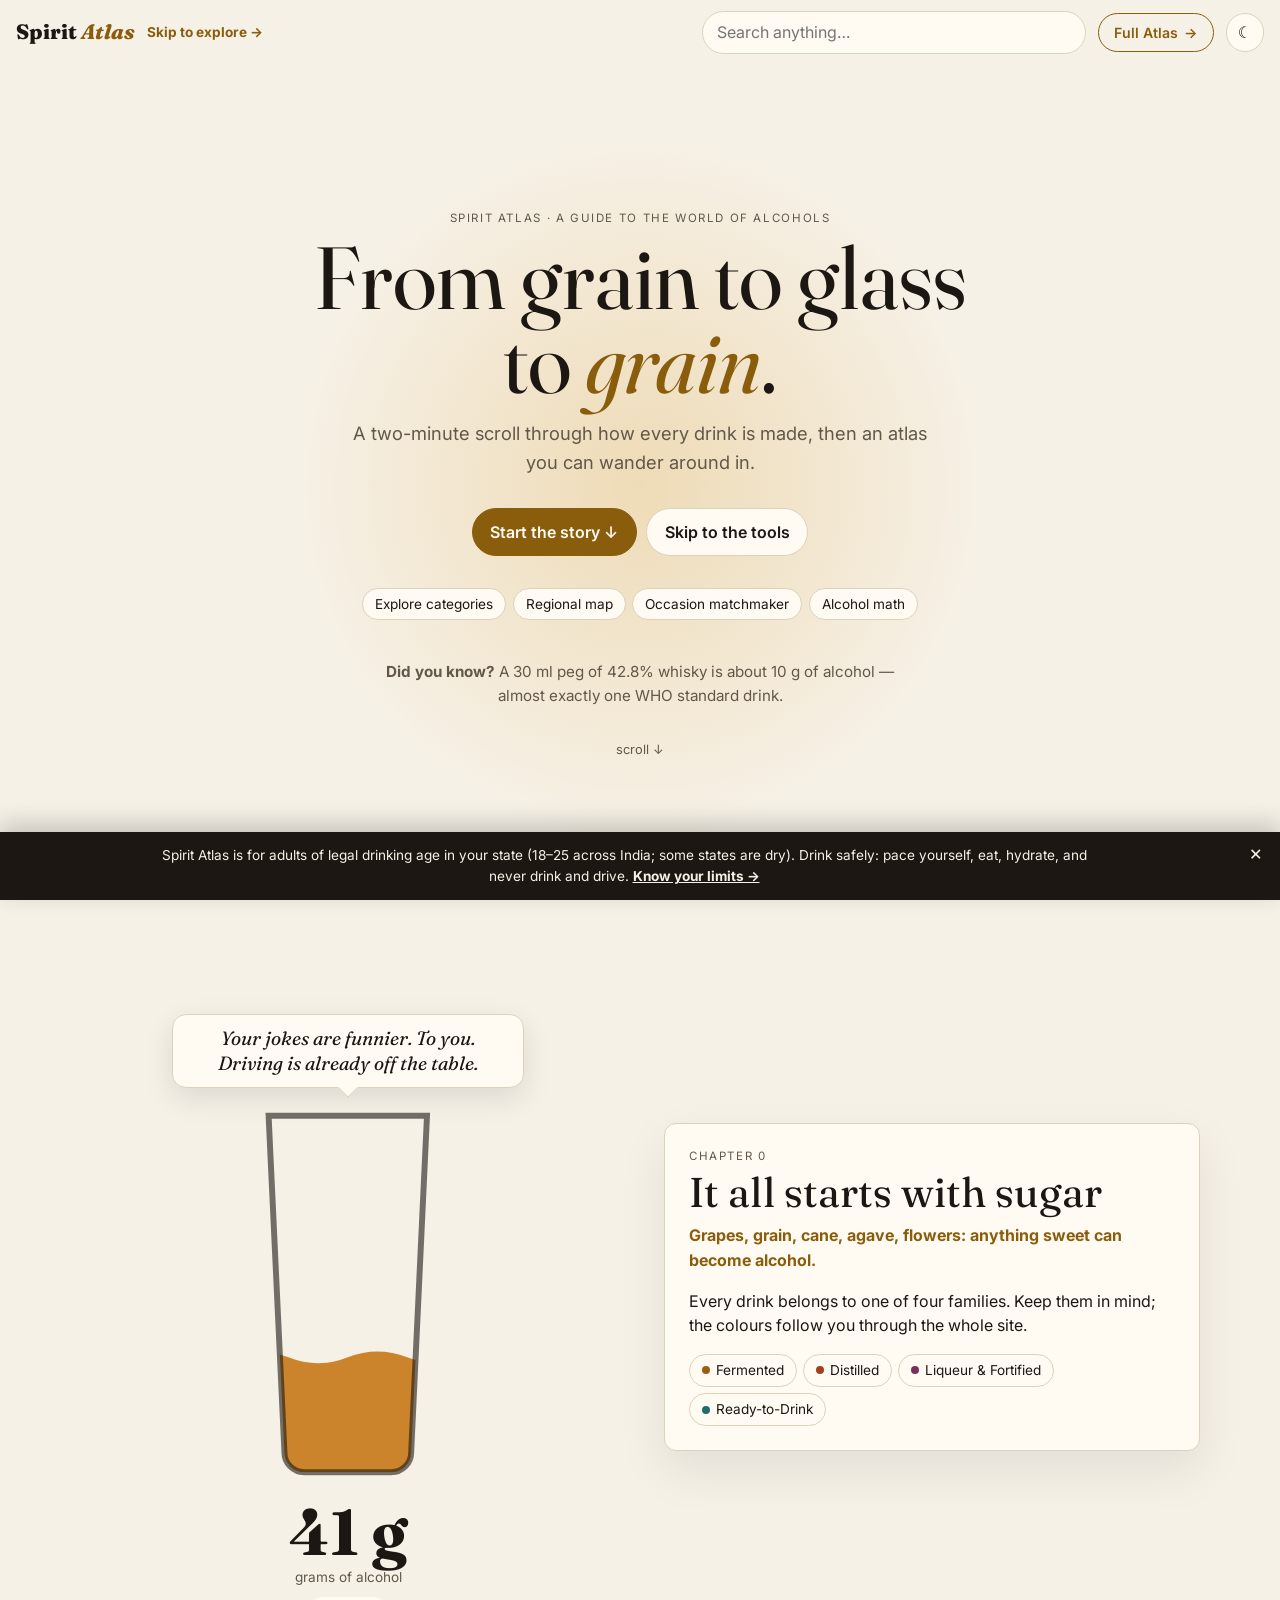
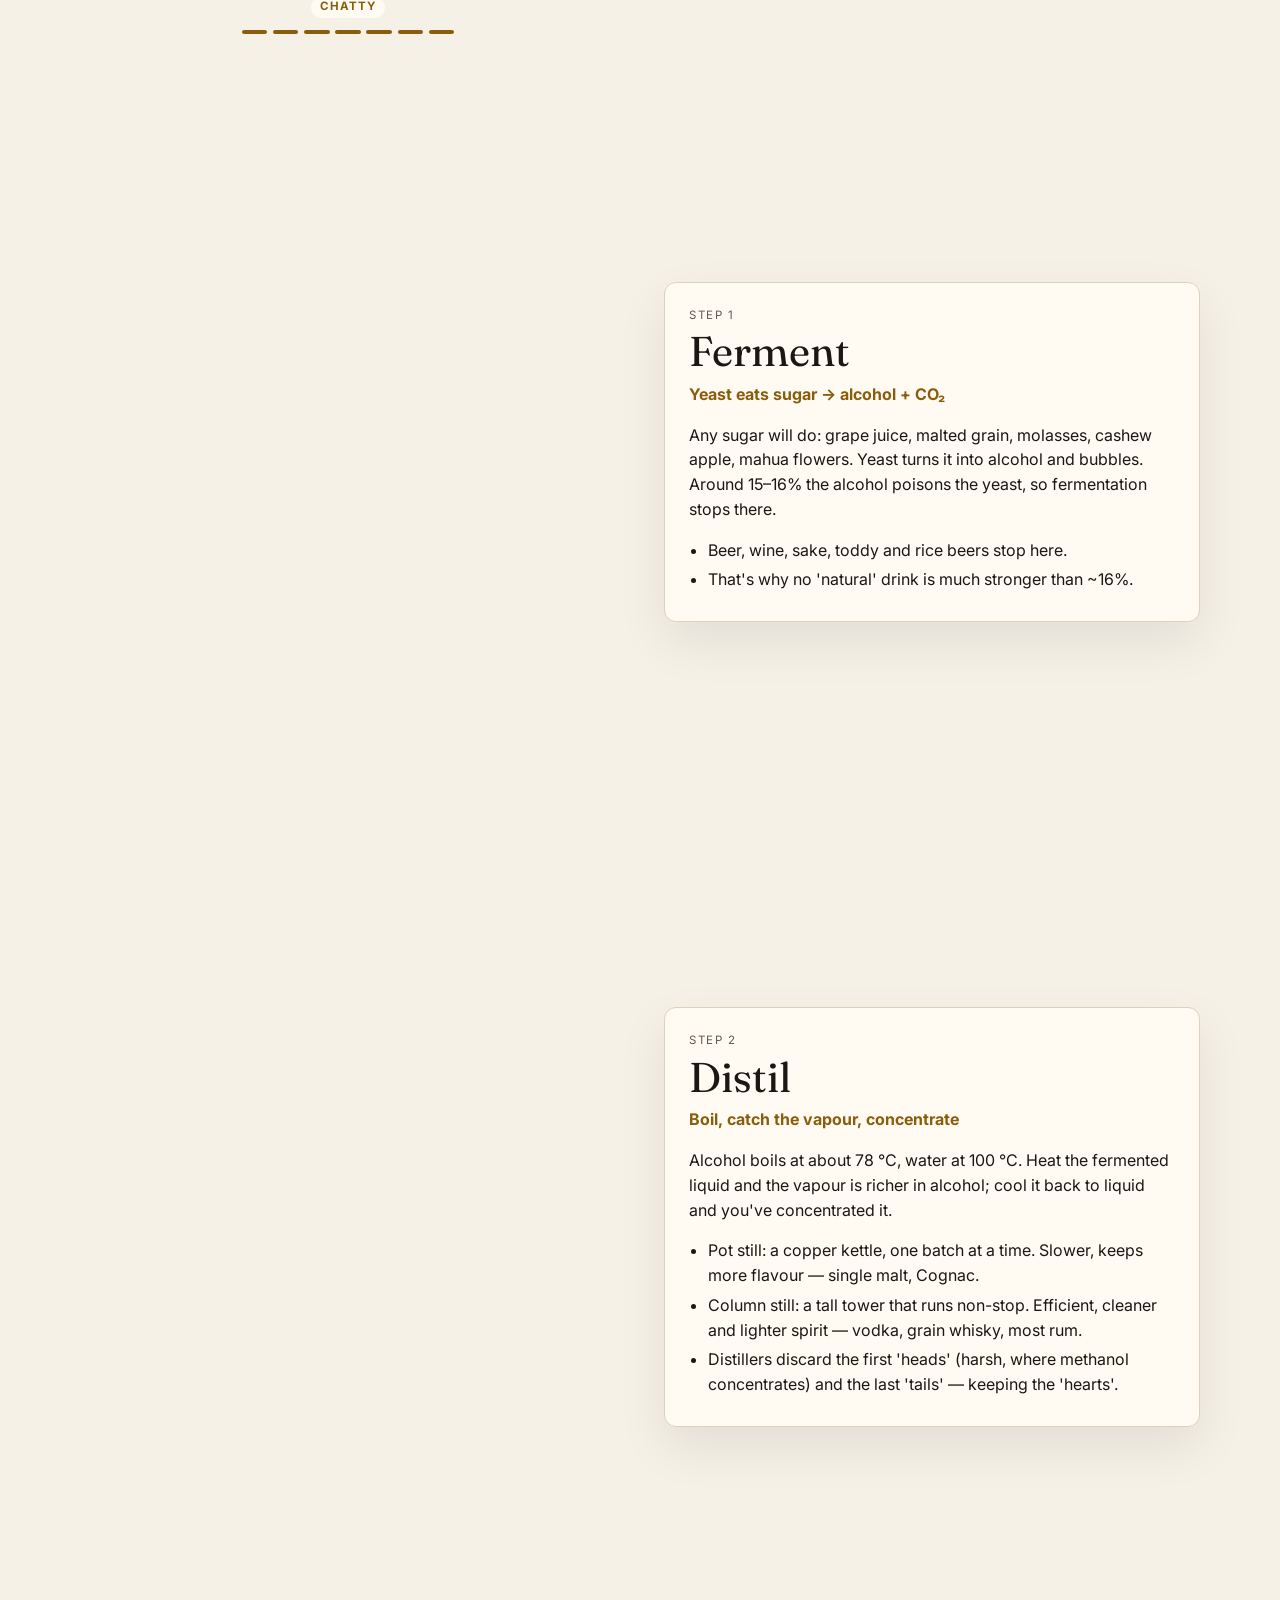
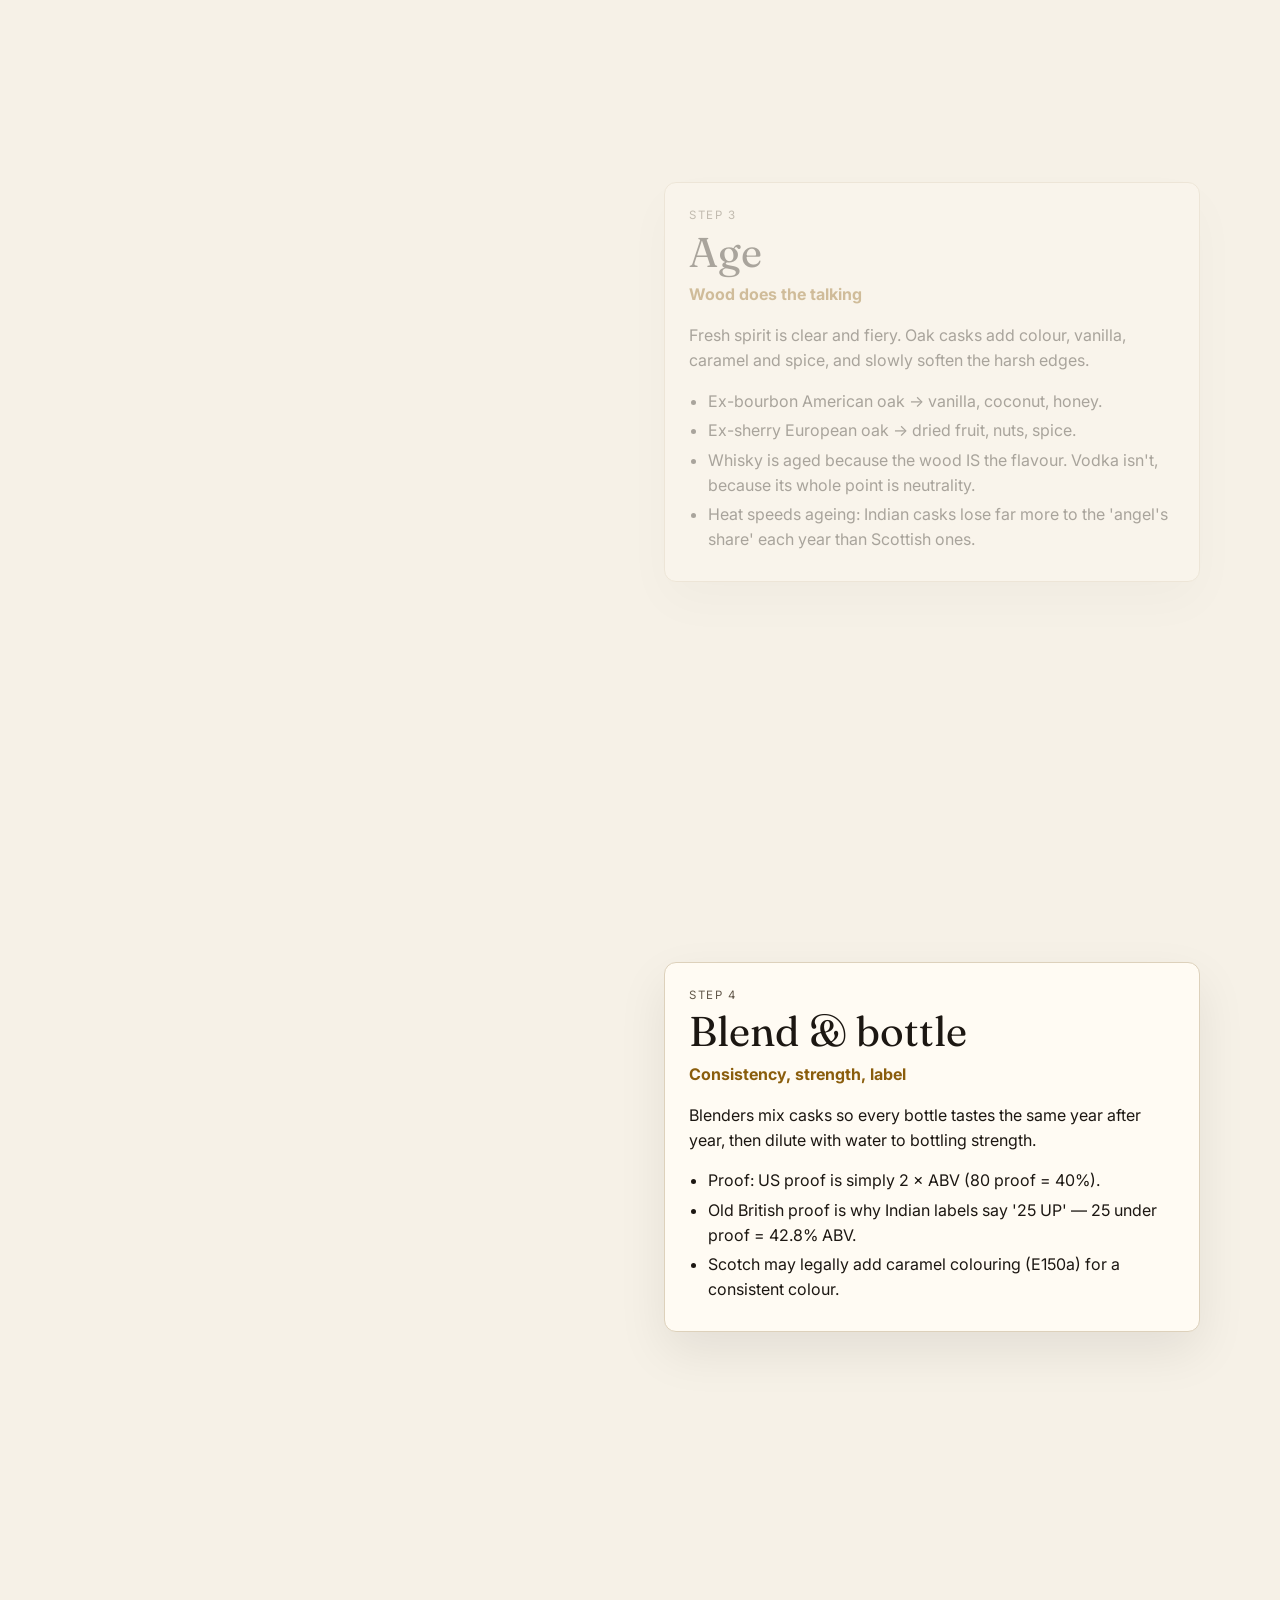
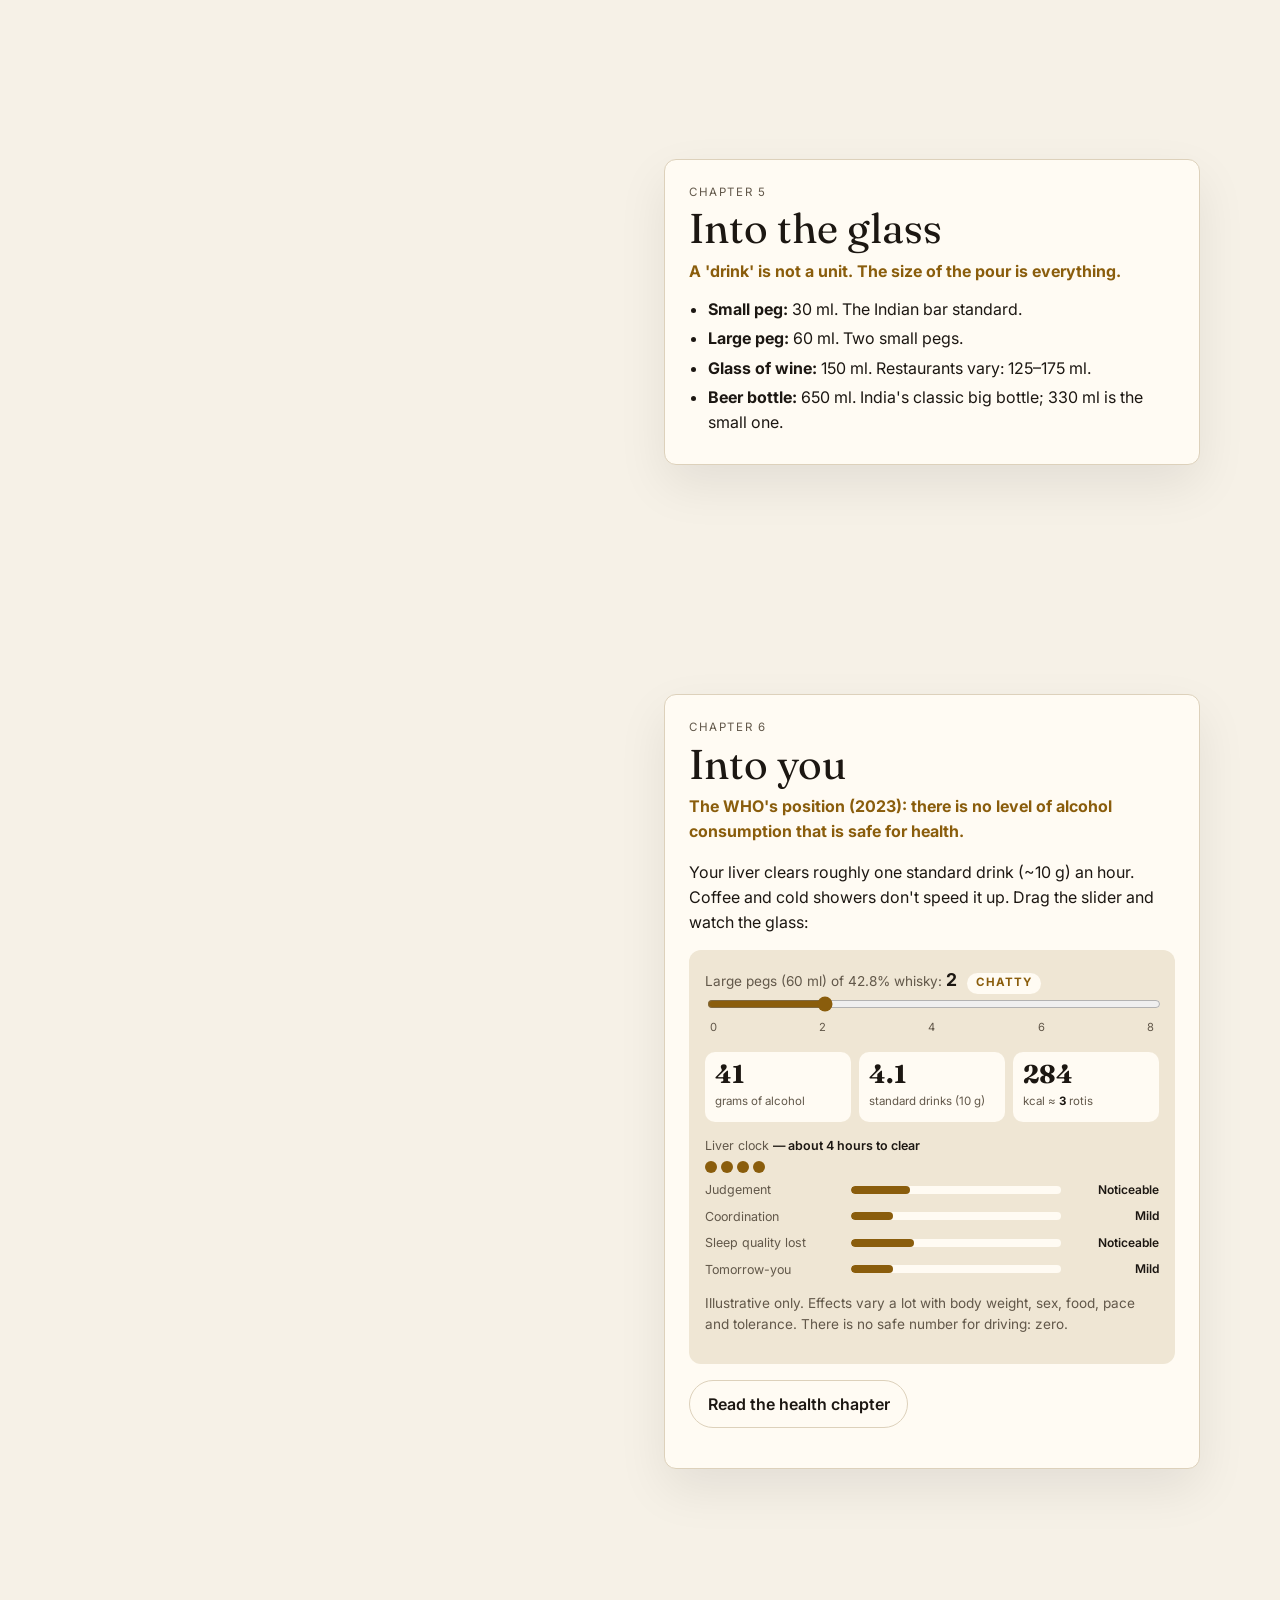
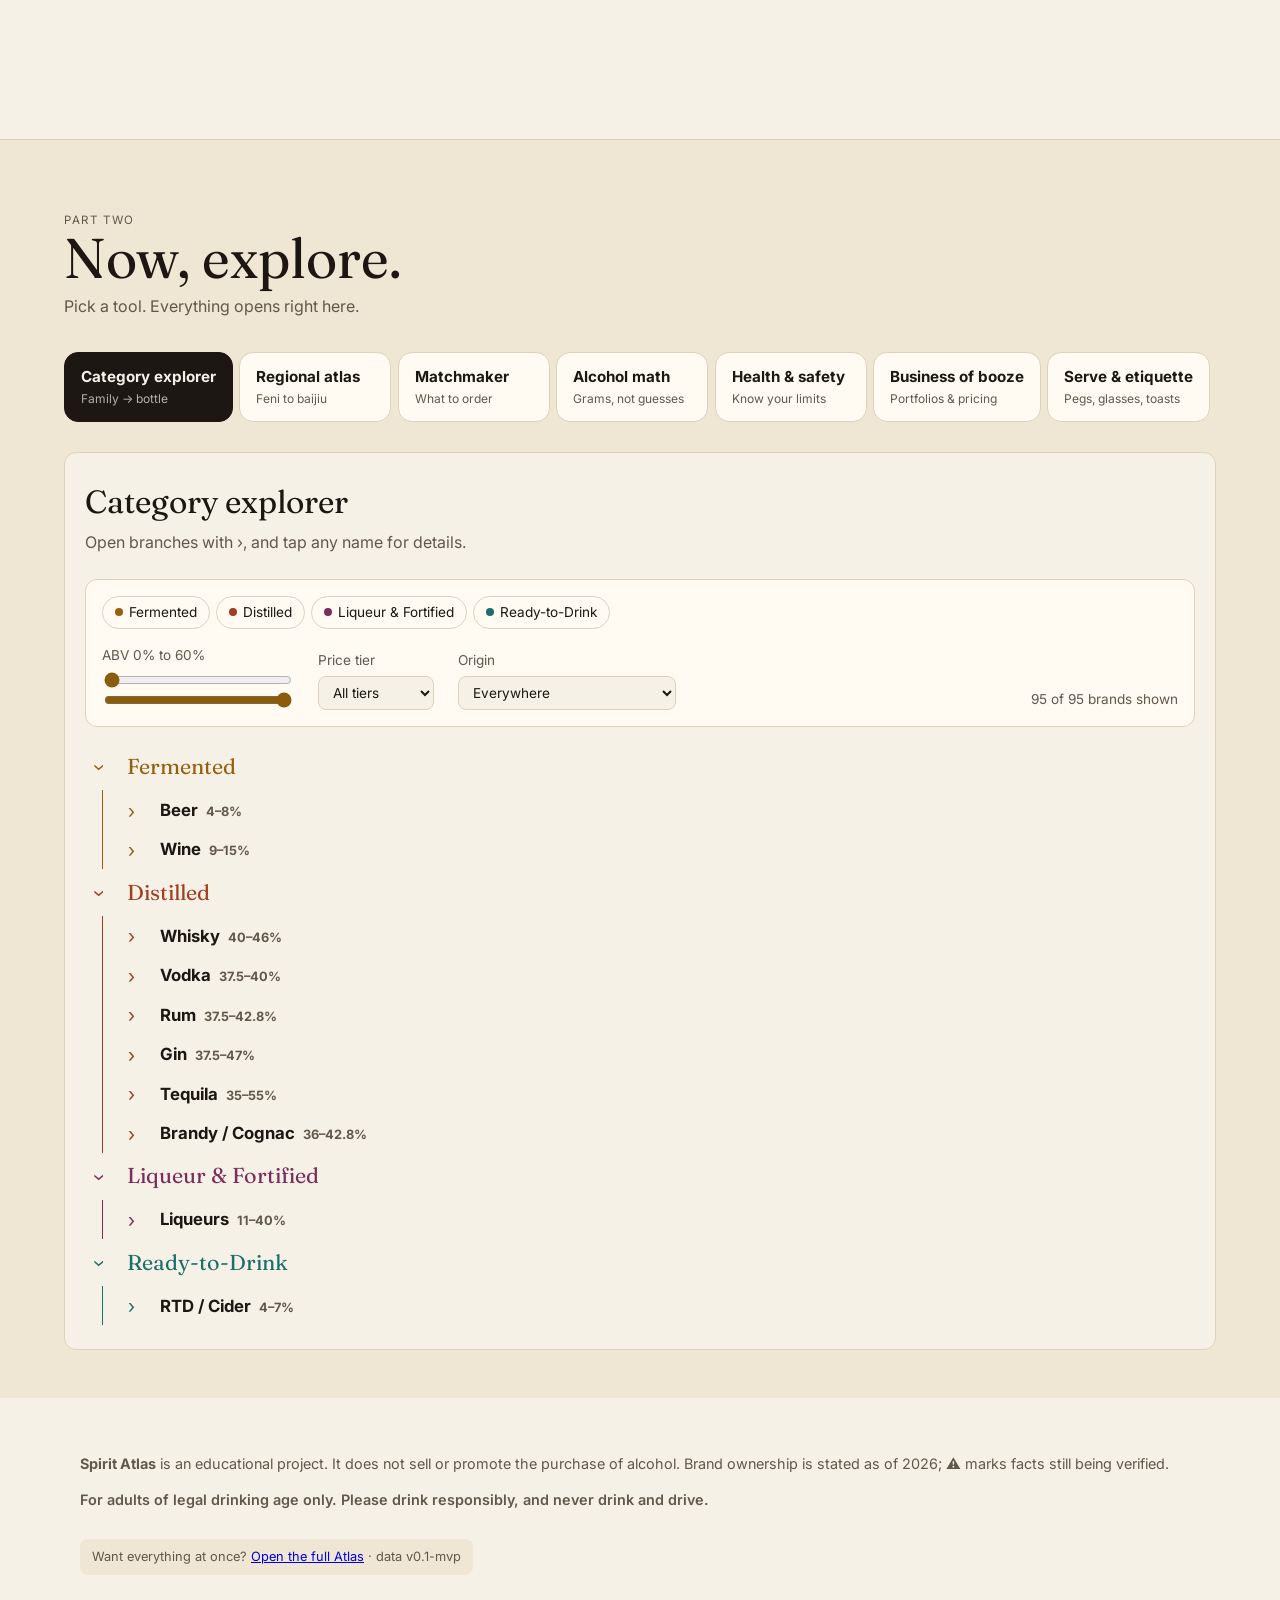
==== commit d72fe53d: "Make Story mode the home page; replace age gate with a once-a-day notice - story.html -> index.html " ====
--- a/index.html
+++ b/index.html
@@ -4,16 +4,16 @@
 <meta charset="utf-8">
 <meta name="viewport" content="width=device-width, initial-scale=1">
 <title>Spirit Atlas</title>
-<meta name="description" content="Spirit Atlas: an explorable, editorial guide to the world of alcohols — categories, heritage drinks, alcohol math and responsible drinking.">
+<meta name="description" content="Spirit Atlas: from grain to glass to you. A guided two-minute story of how every drink is made — and what it does to you.">
 <link rel="preconnect" href="https://fonts.googleapis.com">
 <link rel="preconnect" href="https://fonts.gstatic.com" crossorigin>
-<link href="https://fonts.googleapis.com/css2?family=Fraunces:opsz,wght@9..144,400;9..144,600;9..144,800&family=Inter:wght@400;600;700&display=swap" rel="stylesheet">
+<link href="https://fonts.googleapis.com/css2?family=Fraunces:ital,opsz,wght@0,9..144,400;0,9..144,600;0,9..144,800;1,9..144,400&family=Inter:wght@400;600;700&display=swap" rel="stylesheet">
 <link rel="stylesheet" href="shared/components.css">
 <style>
-/* ============ DESIGN TOKENS: "ink & paper, with gold" ============ */
+/* ============ DESIGN TOKENS: "ink & paper, with gold" (same as the Atlas home page) ============ */
 :root {
   --bg: #f6f1e7; --surface: #fffbf3; --surface-2: #efe6d4; --ink: #1c1712; --muted: #62584a; --line: #ddd1bb;
-  --accent: #8a5d0c; --accent-ink: #fffbf3; --warn: #a3321f;
+  --accent: #8a5d0c; --accent-ink: #fffbf3; --warn: #a3321f; --glow: #e0b25c;
   --fam-fermented: #96600f; --fam-distilled: #a0401f; --fam-liqueur: #7b2d5b; --fam-rtd: #1d6f69;
   --font-display: "Fraunces", Georgia, serif; --font-body: "Inter", system-ui, sans-serif; --radius: 12px;
   color-scheme: light;
@@ -21,282 +21,463 @@
 @media (prefers-color-scheme: dark) {
   :root:not([data-theme="light"]) {
     --bg: #13100c; --surface: #1c1813; --surface-2: #28211a; --ink: #f3ead8; --muted: #b5a88f; --line: #3b3227;
-    --accent: #d9a441; --accent-ink: #1a140c; --warn: #e5735d;
+    --accent: #d9a441; --accent-ink: #1a140c; --warn: #e5735d; --glow: #d9a441;
     --fam-fermented: #e3a74c; --fam-distilled: #e8835a; --fam-liqueur: #dc8ab8; --fam-rtd: #5cc7bc; color-scheme: dark;
   }
 }
 :root[data-theme="dark"] {
   --bg: #13100c; --surface: #1c1813; --surface-2: #28211a; --ink: #f3ead8; --muted: #b5a88f; --line: #3b3227;
-  --accent: #d9a441; --accent-ink: #1a140c; --warn: #e5735d;
+  --accent: #d9a441; --accent-ink: #1a140c; --warn: #e5735d; --glow: #d9a441;
   --fam-fermented: #e3a74c; --fam-distilled: #e8835a; --fam-liqueur: #dc8ab8; --fam-rtd: #5cc7bc; color-scheme: dark;
 }
 
-/* ============ PAGE LAYOUT ============ */
-html { scroll-behavior: smooth; scroll-padding-top: 5rem; }
+html { scroll-behavior: smooth; }
 @media (prefers-reduced-motion: reduce) { html { scroll-behavior: auto; } }
-
-.topbar { position: sticky; top: 0; z-index: 30; display: flex; align-items: center; gap: 1rem; padding: 0.7rem 1rem;
-  background: color-mix(in srgb, var(--bg) 88%, transparent); backdrop-filter: blur(10px); border-bottom: 1px solid var(--line); }
-.wordmark { font-family: var(--font-display); font-weight: 800; font-size: 1.25rem; text-decoration: none; color: var(--ink); white-space: nowrap; }
-.wordmark span { color: var(--accent); }
-.topbar .search { flex: 1; max-width: 26rem; margin-left: auto; }
-/* "Story mode" button: a gold-outlined pill that links to the guided story page */
+.topbar { position: sticky; top: 0; z-index: 30; display: flex; align-items: center; gap: 0.75rem; padding: 0.7rem 1rem;
+  background: color-mix(in srgb, var(--bg) 85%, transparent); backdrop-filter: blur(12px); }
+.wordmark { font-family: var(--font-display); font-size: 1.3rem; text-decoration: none; color: var(--ink); white-space: nowrap; }
+.wordmark i { color: var(--accent); }
+.topbar .search { flex: 1; max-width: 24rem; margin-left: auto; }
+.icon-btn { width: 2.4rem; height: 2.4rem; flex: none; border-radius: 50%; border: 1px solid var(--line); background: var(--surface); cursor: pointer; }
+/* Back-to-Atlas pill (mirror of the Atlas's "Story mode" button) */
 .story-btn { flex: none; display: inline-flex; align-items: center; gap: 0.4rem; padding: 0.5rem 0.95rem; border-radius: 999px;
   border: 1px solid var(--accent); color: var(--accent); text-decoration: none; font-weight: 600; font-size: 0.88rem; white-space: nowrap; transition: background 0.2s, color 0.2s; }
 .story-btn:hover { background: var(--accent); color: var(--accent-ink); }
-.story-btn .long { display: none; }
-@media (min-width: 700px) { .story-btn .long { display: inline; } }
-.icon-btn { width: 2.4rem; height: 2.4rem; flex: none; border-radius: 50%; border: 1px solid var(--line); background: var(--surface); cursor: pointer; font-size: 1.05rem; }
-
-.layout { display: grid; grid-template-columns: 1fr; }
-/* Side navigation: horizontal strip on phones, sticky column on desktop */
-.sidenav { min-width: 0; /* stops the nav strip widening the page on phones */ position: sticky; top: 3.7rem; z-index: 25; background: var(--bg); border-bottom: 1px solid var(--line); overflow-x: auto; }
-.sidenav ol { display: flex; gap: 0.25rem; list-style: none; margin: 0; padding: 0.45rem 1rem; white-space: nowrap; }
-.sidenav a { display: flex; gap: 0.5rem; align-items: baseline; padding: 0.3rem 0.6rem; border-radius: 8px; color: var(--muted); text-decoration: none; font-size: 0.85rem; }
-.sidenav a b { font-family: var(--font-display); font-weight: 400; font-size: 0.8rem; color: var(--accent); }
-.sidenav a[aria-current="true"] { color: var(--ink); background: var(--surface-2); }
-@media (min-width: 1100px) {
-  .layout { grid-template-columns: 14rem minmax(0, 1fr); }
-  .sidenav { top: 3.7rem; height: calc(100vh - 3.7rem); border-bottom: none; border-right: 1px solid var(--line); overflow: visible; }
-  .sidenav ol { flex-direction: column; padding: 2rem 1rem; }
-  .sidenav a { font-size: 0.92rem; }
+.wordmark { font-weight: 800; }
+.skip { font-size: 0.85rem; font-weight: 700; color: var(--accent); text-decoration: none; white-space: nowrap; }
+@media (max-width: 560px) { .skip { display: none; } }
+
+/* ============ HERO ============ */
+.hero { min-height: calc(100svh - 3.8rem); display: grid; place-items: center; text-align: center; padding: 3rem 1rem; position: relative; overflow: hidden; }
+.hero::before { content: ""; position: absolute; width: 60vmax; height: 60vmax; border-radius: 50%; top: 50%; left: 50%; transform: translate(-50%, -50%);
+  background: radial-gradient(circle, color-mix(in srgb, var(--glow) 35%, transparent), transparent 65%); pointer-events: none; }
+.hero-inner { position: relative; max-width: 50rem; }
+.hero h1 { font-family: var(--font-display); font-weight: 400; font-size: clamp(2.6rem, 8vw, 5.5rem); line-height: 0.95; margin: 0.5rem 0 1rem; }
+.hero h1 .roll { color: var(--accent); font-style: italic; }
+.hero .sub { font-size: 1.15rem; color: var(--muted); max-width: 36rem; margin: 0 auto 2rem; }
+.hero-actions { display: flex; flex-wrap: wrap; justify-content: center; gap: 0.6rem; }
+.paths { display: flex; flex-wrap: wrap; justify-content: center; gap: 0.4rem; margin-top: 2rem; }
+.paths .chip::before { display: none; }
+.hero .dyk { margin: 2.5rem auto 0; max-width: 34rem; font-size: 0.95rem; color: var(--muted); }
+.scroll-cue { display: block; margin-top: 2rem; font-size: 0.8rem; color: var(--muted); animation: bob 2s ease-in-out infinite; }
+@keyframes bob { 50% { transform: translateY(6px); } }
+@media (prefers-reduced-motion: reduce) { .scroll-cue { animation: none; } }
+
+/* ============ STORY (scrollytelling) ============
+   Left: a sticky "vessel" that changes per chapter. Right: chapters that scroll past.
+   On phones the vessel sticks to the top and chapters scroll underneath. */
+.story { position: relative; display: grid; grid-template-columns: 1fr; padding: 0 1rem; }
+@media (min-width: 900px) { .story { grid-template-columns: 1fr 1fr; gap: 3rem; max-width: 72rem; margin: 0 auto; } }
+.stage { position: sticky; top: 3.8rem; height: 42svh; display: grid; place-items: center; z-index: 2;
+  background: linear-gradient(var(--bg) 85%, transparent); }
+@media (min-width: 900px) { .stage { height: calc(100svh - 3.8rem); background: none; } }
+/* Phones: glass on the left; bubble, number and notes stacked on the right */
+.vessel { display: grid; grid-template-columns: auto minmax(0, 1fr); align-items: center; gap: 0.5rem 1.25rem; max-width: 100%; }
+.vessel svg { grid-column: 1; grid-row: 1 / span 2; }
+.vessel .bubble { grid-column: 2; grid-row: 1; align-self: end; }
+.vessel > div { grid-column: 2; grid-row: 2; align-self: start; }
+.vessel svg { height: min(30svh, 22rem); width: auto; }
+/* Desktop: bubble above the glass, number + notes below — all in one column */
+@media (min-width: 900px) {
+  .vessel { grid-template-columns: 1fr; justify-items: center; text-align: center; }
+  .vessel svg, .vessel .bubble, .vessel > div { grid-column: 1; grid-row: auto; }
+  .vessel svg { height: 44svh; }
 }
-main { min-width: 0; }
-section { padding: 4.5rem 1rem; border-bottom: 1px solid var(--line); }
-.wrap { max-width: 68rem; margin: 0 auto; }
-
-/* Section headers: big number + serif title, like a magazine chapter */
-.sec-head { display: grid; grid-template-columns: auto 1fr; gap: 0 1.25rem; align-items: end; margin-bottom: 2rem; }
-.sec-num { font-family: var(--font-display); font-size: clamp(3rem, 9vw, 5.5rem); line-height: 0.8; color: var(--accent); font-weight: 400; }
-.sec-head h2 { font-family: var(--font-display); font-size: clamp(1.9rem, 4.5vw, 3rem); line-height: 1.05; margin: 0; font-weight: 600; }
-.sec-head .lede { grid-column: 1 / -1; font-size: 1.08rem; color: var(--muted); max-width: 42rem; margin: 1rem 0 0; }
-
-/* ============ HERO ============ */
-.hero { padding: 5rem 1rem 4rem; position: relative; overflow: hidden; }
-.hero::before { /* faint atlas "grid lines" behind the title */
-  content: ""; position: absolute; inset: 0; opacity: 0.35; pointer-events: none;
-  background-image: linear-gradient(var(--line) 1px, transparent 1px), linear-gradient(90deg, var(--line) 1px, transparent 1px);
-  background-size: 64px 64px; mask-image: radial-gradient(ellipse at 30% 30%, black, transparent 70%); }
-.hero .wrap { position: relative; }
-.hero h1 { font-family: var(--font-display); font-weight: 800; font-size: clamp(3rem, 12vw, 7.5rem); line-height: 0.9; letter-spacing: -0.03em; margin: 0.5rem 0 1rem; }
-.hero h1 em { font-style: italic; font-weight: 400; color: var(--accent); }
-.tagline { font-family: var(--font-display); font-size: clamp(1.2rem, 3vw, 1.8rem); margin: 0 0 2rem; display: flex; flex-wrap: wrap; gap: 0 0.6rem; }
-.tagline span { opacity: 0; animation: word-in 0.6s ease-out forwards; }
-.tagline span:nth-child(2) { animation-delay: 0.35s; } .tagline span:nth-child(3) { animation-delay: 0.7s; }
-.tagline span:nth-child(4) { animation-delay: 1.05s; color: var(--accent); font-style: italic; }
-@keyframes word-in { from { opacity: 0; transform: translateY(10px); } to { opacity: 1; transform: none; } }
-@media (prefers-reduced-motion: reduce) { .tagline span { animation: none; opacity: 1; } }
-.paths { display: grid; grid-template-columns: repeat(auto-fit, minmax(12rem, 1fr)); gap: 0.75rem; max-width: 52rem; }
-.path { display: block; padding: 1rem 1.1rem; border: 1px solid var(--line); border-radius: var(--radius); background: var(--surface); text-decoration: none; color: var(--ink); transition: transform 0.2s, border-color 0.2s; }
-.path:hover { transform: translateY(-3px); border-color: var(--accent); }
-.path b { display: block; font-family: var(--font-display); font-size: 1.2rem; }
-.path small { color: var(--muted); }
-.dyk { margin-top: 2.5rem; max-width: 40rem; border-left: 3px solid var(--accent); padding: 0.4rem 0 0.4rem 1rem; }
-.dyk p { margin: 0; font-family: var(--font-display); font-size: 1.15rem; }
-
-/* ============ HOW IT'S MADE (step-through) ============ */
-.steps-nav { display: flex; flex-wrap: wrap; gap: 0.5rem; margin-bottom: 1.5rem; }
-.step-tab { display: flex; gap: 0.5rem; align-items: baseline; padding: 0.55rem 1rem; border-radius: 999px; border: 1px solid var(--line); background: var(--surface); cursor: pointer; }
-.step-tab b { font-family: var(--font-display); color: var(--accent); }
-.step-tab[aria-selected="true"] { background: var(--ink); color: var(--bg); border-color: var(--ink); }
-.step-tab[aria-selected="true"] b { color: var(--bg); }
-.step-panel { display: grid; gap: 2rem; grid-template-columns: 1fr; align-items: center; }
-@media (min-width: 800px) { .step-panel { grid-template-columns: 1fr 1.3fr; } }
-.step-art { background: var(--surface); border: 1px solid var(--line); border-radius: var(--radius); padding: 1.5rem; color: var(--accent); }
-.step-art svg { display: block; width: 100%; height: auto; }
-.step-copy h3 { font-family: var(--font-display); font-size: 2rem; margin: 0 0 0.25rem; }
-.step-copy .short { color: var(--accent); font-weight: 600; margin: 0 0 1rem; }
-.step-controls { display: flex; gap: 0.5rem; margin-top: 1.25rem; }
-
-.site-foot { padding: 3rem 1rem 4rem; color: var(--muted); font-size: 0.9rem; }
-.site-foot .wrap { display: grid; gap: 0.5rem; }
-.proto-note { font-size: 0.8rem; background: var(--surface-2); padding: 0.5rem 0.75rem; border-radius: 8px; }
+/* The speech bubble. Its tail points left at the glass on phones, down at it on desktop. */
+.bubble { position: relative; margin: 0; max-width: 22rem; padding: 0.7rem 0.95rem; border-radius: 14px; background: var(--surface);
+  border: 1px solid var(--line); box-shadow: 0 10px 30px rgba(0,0,0,0.1); font-family: var(--font-display); font-style: italic;
+  font-size: clamp(0.9rem, 2.4vw, 1.2rem); line-height: 1.3; text-align: left; }
+.bubble::after { content: ""; position: absolute; width: 14px; height: 14px; background: inherit; border: inherit; border-top: none; border-right: none;
+  left: -8px; bottom: 14px; transform: rotate(45deg); }
+@media (min-width: 900px) { .bubble { text-align: center; } .bubble::after { left: calc(50% - 7px); bottom: -8px; transform: rotate(-45deg); } }
+.bubble.is-warn { border-color: color-mix(in srgb, var(--warn) 50%, var(--line)); }
+.bubble.is-bad { border-color: var(--warn); color: var(--warn); }
+.bubble.pop { animation: bubble-pop 0.35s cubic-bezier(.2,1.4,.4,1); }
+@keyframes bubble-pop { from { transform: scale(0.85); opacity: 0; } to { transform: none; opacity: 1; } }
+.stage-note { margin-top: 0.5rem; display: grid; gap: 0.4rem; justify-items: start; max-width: 22rem; }
+@media (min-width: 900px) { .stage-note { justify-items: center; } }
+.stage-note .mood { margin-left: 0; }
+.stage-note .binge { margin: 0; text-align: left; }
+@media (max-width: 899px) { .stage-note .binge { font-size: 0.72rem; padding: 0.35rem 0.5rem; } }
+@media (prefers-reduced-motion: reduce) { .bubble.pop { animation: none; } }
+.liquid { transition: transform 0.8s cubic-bezier(.2,.8,.2,1); }
+.wave { transition: fill 0.8s ease; animation: wave 3s linear infinite; }
+@keyframes wave { to { transform: translateX(60px); } } /* one wave period = 60 units, so the loop is seamless */
+.slosh-layer { transform-box: fill-box; transform-origin: 50% 0; }
+.slosh-layer.slosh { animation: slosh 0.9s ease-out; }
+@keyframes slosh { 25% { transform: rotate(-7deg); } 55% { transform: rotate(5deg); } 80% { transform: rotate(-2deg); } }
+/* The whole glass starts to sway once you're past 3 pegs; --sway is set from JS */
+#vessel-svg { transform-origin: 50% 100%; overflow: visible; }
+#vessel-svg.tipsy { animation: sway 2.6s ease-in-out infinite alternate; }
+@keyframes sway { from { transform: rotate(calc(var(--sway, 2deg) * -1)); } to { transform: rotate(var(--sway, 2deg)); } }
+.bubbles circle { animation: bubble 2.4s ease-in infinite; opacity: 0; }
+.bubbles circle:nth-child(2) { animation-delay: 0.6s; } .bubbles circle:nth-child(3) { animation-delay: 1.2s; } .bubbles circle:nth-child(4) { animation-delay: 1.8s; }
+@keyframes bubble { 0% { transform: translateY(0); opacity: 0; } 20% { opacity: 0.8; } 100% { transform: translateY(-120px); opacity: 0; } }
+@media (prefers-reduced-motion: reduce) { .bubbles circle, .wave, .slosh-layer.slosh, #vessel-svg.tipsy { animation: none; } .liquid { transition: none; } }
+.meter b { display: block; font-family: var(--font-display); font-size: clamp(2.2rem, 7vw, 4rem); line-height: 1; }
+.meter span { font-size: 0.85rem; color: var(--muted); }
+.progress { display: flex; gap: 0.35rem; margin-top: 0.8rem; }
+.progress i { width: 1.6rem; height: 4px; border-radius: 2px; background: var(--line); transition: background 0.3s; }
+.progress i.on { background: var(--accent); }
+@media (min-width: 900px) { .progress { justify-content: center; } }
+
+.chapters { position: relative; z-index: 1; padding-bottom: 30svh; }
+.chapter { min-height: 85svh; display: flex; align-items: center; }
+.chapter-card { background: var(--surface); border: 1px solid var(--line); border-radius: var(--radius); padding: 1.5rem; box-shadow: 0 20px 50px rgba(0,0,0,0.08);
+  opacity: 0.35; transition: opacity 0.4s; }
+.chapter.is-active .chapter-card { opacity: 1; }
+.chapter-card h2 { font-family: var(--font-display); font-weight: 400; font-size: clamp(1.8rem, 5vw, 2.6rem); line-height: 1.05; margin: 0 0 0.5rem; }
+.chapter-card .short { color: var(--accent); font-weight: 700; margin: 0 0 0.8rem; }
+.chapter-card .chips { margin-top: 1rem; }
+.mini-calc { margin-top: 1rem; padding: 1rem; border-radius: 12px; background: var(--surface-2); }
+.mini-calc label { font-size: 0.85rem; color: var(--muted); display: block; }
+.mini-calc input { width: 100%; accent-color: var(--accent); }
+.mini-calc label strong { font-size: 1.1rem; color: var(--ink); }
+.mood { display: inline-block; margin-left: 0.4rem; padding: 0.1rem 0.55rem; border-radius: 999px; font-size: 0.72rem; font-weight: 700;
+  text-transform: uppercase; letter-spacing: 0.08em; background: var(--surface); color: var(--accent); transition: background 0.3s, color 0.3s; }
+.mood.is-warn { background: color-mix(in srgb, var(--warn) 18%, var(--surface)); color: var(--warn); }
+.mood.is-bad { background: var(--warn); color: var(--surface); }
+.ticks { display: flex; justify-content: space-between; font-size: 0.7rem; color: var(--muted); padding: 0 0.3rem; }
+.quip { font-family: var(--font-display); font-style: italic; font-size: 1.2rem; line-height: 1.3; margin: 0.8rem 0; min-height: 3.2em; }
+.readouts { margin-top: 1rem; display: grid; grid-template-columns: repeat(3, 1fr); gap: 0.5rem; }
+.ro { background: var(--surface); border-radius: 10px; padding: 0.6rem; }
+.ro b { display: block; font-family: var(--font-display); font-size: 1.6rem; line-height: 1; }
+.ro span { font-size: 0.72rem; color: var(--muted); } .ro em { font-style: normal; font-weight: 700; color: var(--ink); }
+.dim-label { font-size: 0.78rem; color: var(--muted); margin: 0.9rem 0 0.35rem; }
+.dim-label span { color: var(--ink); font-weight: 600; }
+.hours { display: flex; flex-wrap: wrap; gap: 4px; min-height: 12px; }
+.hours i { width: 12px; height: 12px; border-radius: 50%; background: var(--accent); animation: pop 0.3s ease-out both; }
+@keyframes pop { from { transform: scale(0); } to { transform: scale(1); } }
+.dim { display: grid; grid-template-columns: 8.5rem 1fr 5.5rem; gap: 0.6rem; align-items: center; margin-top: 0.45rem; }
+.dim .dim-label { margin: 0; }
+.bar { height: 8px; border-radius: 4px; background: var(--surface); overflow: hidden; }
+.bar i { display: block; height: 100%; width: 0; border-radius: 4px; background: var(--accent); transition: width 0.6s cubic-bezier(.2,.8,.2,1), background 0.4s; }
+.bar i.is-warn { background: color-mix(in srgb, var(--warn) 60%, var(--accent)); } .bar i.is-bad { background: var(--warn); }
+.dim em { font-style: normal; font-size: 0.75rem; font-weight: 600; text-align: right; }
+.binge { margin: 0.9rem 0 0; padding: 0.55rem 0.75rem; border-radius: 8px; border: 1px solid var(--warn); color: var(--warn); font-size: 0.85rem; font-weight: 600; }
+@media (max-width: 480px) { .dim { grid-template-columns: 6.5rem 1fr 4.5rem; } }
+@media (prefers-reduced-motion: reduce) { .hours i { animation: none; } .bar i { transition: none; } }
+
+/* ============ EXPLORE HUB ============ */
+.hub { padding: 4rem 1rem 3rem; border-top: 1px solid var(--line); background: var(--surface-2); }
+.hub-head { max-width: 72rem; margin: 0 auto 1.5rem; }
+.hub-head h2 { font-family: var(--font-display); font-weight: 400; font-size: clamp(2rem, 6vw, 3.5rem); margin: 0; line-height: 1; }
+.hub-head p { color: var(--muted); margin: 0.5rem 0 0; }
+/* The tool picker: big tiles on first view, then a sticky tab strip */
+.hub-tabs { position: sticky; top: 3.8rem; z-index: 20; display: flex; gap: 0.4rem; overflow-x: auto; padding: 0.6rem 0; margin: 0 auto; max-width: 72rem;
+  background: var(--surface-2); scrollbar-width: none; }
+.hub-tab { flex: none; display: flex; flex-direction: column; align-items: flex-start; gap: 0.1rem; min-width: 9.5rem; padding: 0.75rem 1rem; border-radius: 14px;
+  border: 1px solid var(--line); background: var(--surface); cursor: pointer; text-align: left; transition: transform 0.15s; }
+.hub-tab:hover { transform: translateY(-2px); }
+.hub-tab b { font-size: 0.95rem; } .hub-tab small { font-size: 0.75rem; color: var(--muted); }
+.hub-tab[aria-selected="true"] { background: var(--ink); color: var(--bg); border-color: var(--ink); }
+.hub-tab[aria-selected="true"] small { color: inherit; opacity: 0.7; }
+.hub-panel { max-width: 72rem; margin: 1.25rem auto 0; background: var(--bg); border: 1px solid var(--line); border-radius: var(--radius); padding: 1.5rem 1.25rem; min-height: 50vh; }
+.hub-panel h3.panel-title { font-family: var(--font-display); font-weight: 400; font-size: 2rem; margin: 0 0 0.25rem; }
+.hub-panel .panel-lede { color: var(--muted); margin: 0 0 1.5rem; }
+.site-foot { padding: 2.5rem 1rem 4rem; color: var(--muted); font-size: 0.9rem; max-width: 72rem; margin: 0 auto; }
+.proto-note { font-size: 0.8rem; background: var(--surface-2); padding: 0.5rem 0.75rem; border-radius: 8px; display: inline-block; }
 </style>
 </head>
 <body>
 
 <header class="topbar">
-  <a class="wordmark" href="#top">Spirit <span>Atlas</span></a>
+  <a class="wordmark" href="index.html">Spirit <i>Atlas</i></a>
+  <a class="skip" href="#hub">Skip to explore →</a>
   <div class="search">
     <label class="visually-hidden" for="q">Search drinks, brands, regions and terms</label>
-    <input id="q" type="search" placeholder="Search Old Monk, feni, NAS…" autocomplete="off" aria-controls="q-results">
+    <input id="q" type="search" placeholder="Search anything…" autocomplete="off" aria-controls="q-results">
     <ul id="q-results" class="search-results" hidden></ul>
   </div>
-  <a class="story-btn" href="story.html" title="A guided 2-minute scroll: from grain to glass to you"><span aria-hidden="true">▶</span><span>Story<span class="long"> mode</span></span></a>
+  <a class="story-btn" href="atlas.html" title="Browse everything at once: categories, maps and tools"><span>Full Atlas</span><span aria-hidden="true">→</span></a>
   <button class="icon-btn" id="theme" type="button"></button>
 </header>
 
-<div class="layout">
-  <!-- Side navigation. The numbers match each section's big chapter number. -->
-  <nav class="sidenav" aria-label="Sections">
-    <ol>
-      <li><a href="#explorer"><b>01</b>Categories</a></li>
-      <li><a href="#atlas"><b>02</b>Regional atlas</a></li>
-      <li><a href="#made"><b>03</b>How it's made</a></li>
-      <li><a href="#math"><b>04</b>Alcohol math</a></li>
-      <li><a href="#health"><b>05</b>Health &amp; safety</a></li>
-      <li><a href="#match"><b>06</b>Matchmaker</a></li>
-      <li><a href="#business"><b>07</b>Business</a></li>
-      <li><a href="#serve"><b>08</b>Serve &amp; etiquette</a></li>
-      <li><a href="#glossary"><b>09</b>Glossary</a></li>
-    </ol>
-  </nav>
-
-  <main id="top">
-    <!-- HERO -->
-    <section class="hero" aria-labelledby="hero-title">
-      <div class="wrap">
-        <p class="eyebrow">A guide to the world of alcohols · Vol. 1</p>
-        <h1 id="hero-title">Spirit <em>Atlas</em></h1>
-        <p class="tagline" aria-label="Fermented. Distilled. Aged. Understood."><span>Fermented.</span><span>Distilled.</span><span>Aged.</span><span>Understood.</span></p>
-        <div class="paths">
-          <a class="path" href="#explorer"><b>Explore categories</b><small>From family to bottle</small></a>
-          <a class="path" href="#atlas"><b>Regional map</b><small>Feni to baijiu</small></a>
-          <a class="path" href="#match"><b>Occasion matchmaker</b><small>What to order, when</small></a>
-          <a class="path" href="#math"><b>Alcohol math</b><small>Grams, not guesses</small></a>
+<main id="top">
+  <!-- HERO -->
+  <section class="hero" aria-labelledby="hero-title">
+    <div class="hero-inner">
+      <p class="eyebrow">Spirit Atlas · a guide to the world of alcohols</p>
+      <h1 id="hero-title">From grain to glass<br>to <span class="roll" id="roll">you</span>.</h1>
+      <p class="sub">A two-minute scroll through how every drink is made, then an atlas you can wander around in.</p>
+      <div class="hero-actions">
+        <a class="btn btn-primary" href="#story">Start the story ↓</a>
+        <a class="btn" href="#hub">Skip to the tools</a>
+      </div>
+      <!-- "Pick your path" shortcuts jump straight into a hub tool -->
+      <div class="paths" aria-label="Pick your path">
+        <a class="chip" href="#hub" data-jump="explorer">Explore categories</a>
+        <a class="chip" href="#hub" data-jump="atlas">Regional map</a>
+        <a class="chip" href="#hub" data-jump="match">Occasion matchmaker</a>
+        <a class="chip" href="#hub" data-jump="math">Alcohol math</a>
+      </div>
+      <p class="dyk"><strong>Did you know?</strong> <span class="ticker" id="ticker" aria-live="polite"></span></p>
+      <span class="scroll-cue" aria-hidden="true">scroll ↓</span>
+    </div>
+  </section>
+
+  <!-- STORY -->
+  <section class="story" id="story" aria-label="The story: from sugar to your bloodstream">
+    <div class="stage" aria-hidden="true">
+      <div class="vessel">
+        <!-- Speech bubble: the glass "talks" in the Into-you chapter (filled from data.js pegScale lines) -->
+        <p class="bubble" id="bubble" hidden></p>
+        <svg viewBox="0 0 120 200" id="vessel-svg">
+          <defs><clipPath id="glass-clip"><path d="M20 10h80l-8 170a10 10 0 0 1-10 10H38a10 10 0 0 1-10-10z"/></clipPath></defs>
+          <g clip-path="url(#glass-clip)">
+            <!-- Liquid = 3 nested layers: moves up/down (#liquid) › sloshes (#slosh) › wave scrolls sideways (#wave) -->
+            <g class="liquid" id="liquid"><g id="slosh" class="slosh-layer">
+              <path class="wave" id="wave" fill="#e9d8a6" d="M-60 6 Q-45 0 -30 6 T0 6 T30 6 T60 6 T90 6 T120 6 T150 6 T180 6 T210 6 T240 6 V230 H-60 Z"/>
+            </g></g>
+            <g class="bubbles" id="bubbles" fill="#fff"><circle cx="45" cy="180" r="3"/><circle cx="70" cy="185" r="2.5"/><circle cx="58" cy="182" r="2"/><circle cx="80" cy="186" r="3"/></g>
+          </g>
+          <path d="M20 10h80l-8 170a10 10 0 0 1-10 10H38a10 10 0 0 1-10-10z" fill="none" stroke="currentColor" stroke-width="3" opacity="0.6"/>
+        </svg>
+        <div>
+          <div class="meter"><b id="meter-value">0%</b><span id="meter-label">sugar + water</span></div>
+          <!-- Mood tag + WHO 60 g warning, shown next to the glass in the Into-you chapter -->
+          <div class="stage-note" id="stage-note" hidden><span class="mood" id="stage-mood"></span><p class="binge" id="binge" hidden></p></div>
+          <div class="progress" id="progress"></div>
         </div>
-        <div class="dyk"><p class="eyebrow">Did you know?</p><p class="ticker" id="ticker" aria-live="polite"></p></div>
       </div>
-    </section>
-
-    <section id="explorer" aria-labelledby="h-explorer"><div class="wrap">
-      <header class="sec-head reveal"><span class="sec-num">01</span><h2 id="h-explorer">The family tree</h2>
-        <p class="lede">Four families, ten categories, the companies that own them, and the bottles on the shelf. Open the branches with ›, and tap any name for the full story.</p></header>
-      <div id="explorer-root"></div>
-    </div></section>
-
-    <section id="atlas" aria-labelledby="h-atlas"><div class="wrap">
-      <header class="sec-head reveal"><span class="sec-num">02</span><h2 id="h-atlas">Regional &amp; heritage atlas</h2>
-        <p class="lede">Before brands, there were villages. Tap a state or country to meet its drinks, many of them unbranded and unbottled.</p></header>
-      <div id="atlas-root"></div>
-    </div></section>
-
-    <section id="made" aria-labelledby="h-made"><div class="wrap">
-      <header class="sec-head reveal"><span class="sec-num">03</span><h2 id="h-made">How it's made</h2>
-        <p class="lede">Every drink on this site is some combination of four steps.</p></header>
-      <div id="made-root"></div>
-    </div></section>
-
-    <section id="math" aria-labelledby="h-math"><div class="wrap">
-      <header class="sec-head reveal"><span class="sec-num">04</span><h2 id="h-math">Alcohol math</h2>
-        <p class="lede">Your body doesn't count drinks. It counts grams of ethanol. Here's the maths.</p></header>
-      <div id="math-root"></div>
-    </div></section>
-
-    <section id="health" aria-labelledby="h-health"><div class="wrap">
-      <header class="sec-head reveal"><span class="sec-num">05</span><h2 id="h-health">Know your limits</h2>
-        <p class="lede">The unglamorous chapter, and the most important one.</p></header>
-      <div id="health-root"></div>
-    </div></section>
-
-    <section id="match" aria-labelledby="h-match"><div class="wrap">
-      <header class="sec-head reveal"><span class="sec-num">06</span><h2 id="h-match">Occasion matchmaker</h2>
-        <p class="lede">What you order is a signal. Pick the occasion.</p></header>
-      <div id="match-root"></div>
-    </div></section>
-
-    <section id="business" aria-labelledby="h-business"><div class="wrap">
-      <header class="sec-head reveal"><span class="sec-num">07</span><h2 id="h-business">The business of booze</h2>
-        <p class="lede">A few giants, many brands, and India's 28 different liquor markets.</p></header>
-      <div id="business-root"></div>
-    </div></section>
-
-    <section id="serve" aria-labelledby="h-serve"><div class="wrap">
-      <header class="sec-head reveal"><span class="sec-num">08</span><h2 id="h-serve">Serve &amp; etiquette</h2>
-        <p class="lede">Pegs, pours, glasses and how to say cheers without embarrassing yourself.</p></header>
-      <div id="serve-root"></div>
-    </div></section>
-
-    <section id="glossary" aria-labelledby="h-glossary"><div class="wrap">
-      <header class="sec-head reveal"><span class="sec-num">09</span><h2 id="h-glossary">Glossary</h2>
-        <p class="lede">The label, decoded.</p></header>
-      <div id="glossary-root"></div>
-    </div></section>
-
-    <footer class="site-foot"><div class="wrap">
-      <p><strong>Spirit Atlas</strong> is an educational project. It does not sell or promote the purchase of alcohol. Brand ownership is stated as of 2026; ⚠️ marks facts still being verified.</p>
-      <p class="proto-note">Prefer a guided tour? Try <a href="story.html">Story mode</a> — from grain to glass to you. · data v<span id="ver"></span></p>
-    </div></footer>
-  </main>
-</div>
-
-<div class="disclaimer" role="note">For adults of legal drinking age only. Please drink responsibly, and never drink and drive. <a href="#health">Know your limits →</a></div>
+    </div>
+    <div class="chapters" id="chapters"></div>
+  </section>
+
+  <!-- EXPLORE HUB -->
+  <section class="hub" id="hub" aria-labelledby="hub-title">
+    <div class="hub-head">
+      <p class="eyebrow">Part two</p>
+      <h2 id="hub-title">Now, explore.</h2>
+      <p>Pick a tool. Everything opens right here.</p>
+    </div>
+    <div class="hub-tabs" role="tablist" aria-label="Explore tools" id="hub-tabs"></div>
+    <div class="hub-panel" role="tabpanel" id="hub-panel" tabindex="-1"></div>
+  </section>
+
+  <footer class="site-foot">
+    <p><strong>Spirit Atlas</strong> is an educational project. It does not sell or promote the purchase of alcohol. Brand ownership is stated as of 2026; ⚠️ marks facts still being verified.</p>
+    <p class="footer-note">For adults of legal drinking age only. Please drink responsibly, and never drink and drive.</p>
+    <p class="proto-note">Want everything at once? <a href="atlas.html">Open the full Atlas</a> · data v<span id="ver"></span></p>
+  </footer>
+</main>
+
 
 <script src="shared/data.js"></script>
 <script src="shared/core.js"></script>
 <script>
-/* ============ PAGE WIRING (MVP 1) ============
-   Everything below just places shared features into this page's layout. */
+/* ============ PAGE WIRING (MVP 3) ============ */
 (function () {
-  var D = window.ATLAS_DATA, A = window.Atlas;
-
-  A.initAgeGate();
+  var D = window.ATLAS_DATA, A = window.Atlas, esc = A.esc;
+
+  A.initNotice({ href: "#hub", jump: "health" });
   A.initTheme(document.getElementById("theme"));
   A.initSearch(document.getElementById("q"), document.getElementById("q-results"));
   A.startTicker(document.getElementById("ticker"));
   document.getElementById("ver").textContent = D.version;
 
-  // Heavy-ish sections render only when scrolled near (lazy loading).
-  var renderers = {
-    "explorer-root": A.renderExplorer, "atlas-root": A.renderAtlas, "made-root": renderProcess,
-    "math-root": A.renderCalculator, "health-root": A.renderHealth, "match-root": A.renderMatchmaker,
-    "business-root": A.renderBusiness, "serve-root": A.renderServe, "glossary-root": A.renderGlossary
-  };
-  var lazy = new IntersectionObserver(function (entries) {
-    entries.forEach(function (en) {
-      if (!en.isIntersecting) return;
-      renderers[en.target.id](en.target);
-      lazy.unobserve(en.target);
+  /* ----- Hero: the last word of the headline cycles ----- */
+  var words = ["you", "grain", "grape", "cane", "agave", "you"], w = 0, roll = document.getElementById("roll");
+  if (!window.matchMedia("(prefers-reduced-motion: reduce)").matches) {
+    setInterval(function () { w = (w + 1) % words.length; roll.textContent = words[w]; }, 1800);
+  }
+
+  /* ----- STORY chapters -----
+     The middle four come straight from D.process; the first and last two are
+     assembled from other parts of the data layer (families, pours, health). */
+  var pourById = {}; D.serve.pours.forEach(function (p) { pourById[p.id] = p; });
+  var chapters = [
+    { id: "sugar", eyebrow: "Chapter 0", title: "It all starts with sugar",
+      short: "Grapes, grain, cane, agave, flowers: anything sweet can become alcohol.",
+      html: "<p>Every drink belongs to one of four families. Keep them in mind; the colours follow you through the whole site.</p>" +
+        '<div class="chips">' + D.families.map(function (f) { return '<button class="chip" style="--fam: var(--fam-' + f.id + ')" data-open-type="family" data-open-id="' + f.id + '">' + esc(f.name) + "</button>"; }).join("") + "</div>",
+      meter: { value: "0%", label: "sugar + water", fill: 0.1 }, colour: "#e9d8a6" }
+  ].concat(D.process.map(function (s) {
+    return { id: s.id, eyebrow: "Step " + s.n, title: s.title, short: s.short,
+      html: "<p>" + esc(s.body) + '</p><ul class="list">' + s.points.map(function (p) { return "<li>" + esc(p) + "</li>"; }).join("") + "</ul>",
+      meter: s.meter, colour: { ferment: "#e3b04b", distil: "#dfe9ee", age: "#b8651d", bottle: "#c7792a" }[s.id], bubbles: s.id === "ferment" };
+  })).concat([
+    { id: "glass", eyebrow: "Chapter 5", title: "Into the glass",
+      short: "A 'drink' is not a unit. The size of the pour is everything.",
+      html: '<ul class="list">' + D.serve.pours.map(function (p) { return "<li><strong>" + esc(p.name) + ":</strong> " + p.ml + " ml. " + esc(p.note) + "</li>"; }).join("") + "</ul>",
+      meter: { value: pourById["p-small"].ml + " ml", label: "one small peg", fill: 0.3 }, colour: "#c7792a" },
+    { id: "body", eyebrow: "Chapter 6", title: "Into you",
+      short: D.health.headline[0].text,
+      html: "<p>Your liver clears roughly one standard drink (~10 g) an hour. Coffee and cold showers don't speed it up. Drag the slider and watch the glass:</p>" +
+        '<div class="mini-calc">' +
+        '<label for="mini">Large pegs (60 ml) of 42.8% whisky: <strong id="mini-n">2</strong> <span class="mood" id="mini-mood"></span></label>' +
+        '<input id="mini" type="range" min="0" max="8" step="1" value="2" aria-describedby="mini-quip">' +
+        '<div class="ticks" aria-hidden="true"><span>0</span><span>2</span><span>4</span><span>6</span><span>8</span></div>' +
+        '<p class="visually-hidden" id="mini-quip" aria-live="polite"></p>' + // read aloud for screen readers; sighted users see the bubble by the glass
+        '<div class="readouts">' +
+          '<div class="ro"><b id="ro-g">0</b><span>grams of alcohol</span></div>' +
+          '<div class="ro"><b id="ro-sd">0</b><span>standard drinks (10 g)</span></div>' +
+          '<div class="ro"><b id="ro-kcal">0</b><span>kcal ≈ <em id="ro-roti">0</em> rotis</span></div>' +
+        "</div>" +
+        '<div class="liver"><p class="dim-label">Liver clock <span id="ro-hours-txt"></span></p><div class="hours" id="ro-hours" aria-hidden="true"></div></div>' +
+        '<div class="dims" id="dims"></div>' +
+        '<p class="small muted">' + esc(D.health.pegDisclaimer) + "</p>" +
+        "</div>" +
+        '<p><a class="btn" href="#hub" data-jump="health">Read the health chapter</a></p>',
+      meter: { value: "", label: "grams of alcohol", fill: 0.05 }, colour: "#a8322a" }
+  ]);
+
+  var list = document.getElementById("chapters");
+  list.innerHTML = chapters.map(function (c) {
+    return '<article class="chapter" data-ch="' + c.id + '"><div class="chapter-card"><p class="eyebrow">' + esc(c.eyebrow) +
+      "</p><h2>" + esc(c.title) + '</h2><p class="short">' + esc(c.short) + "</p>" + c.html + "</div></article>";
+  }).join("");
+  document.getElementById("progress").innerHTML = chapters.map(function () { return "<i></i>"; }).join("");
+
+  /* ----- "Into you": the pegs slider drives the glass + health readouts ----- */
+  var H = D.health, mini = document.getElementById("mini");
+  var svgEl = document.getElementById("vessel-svg"), sloshEl = document.getElementById("slosh"), waveEl = document.getElementById("wave");
+
+  // Build the empty health bars once (one per dimension in the data layer).
+  document.getElementById("dims").innerHTML = H.dimensions.map(function (d) {
+    return '<div class="dim"><span class="dim-label">' + esc(d.name) + '</span><div class="bar"><i id="bar-' + d.id + '"></i></div><em id="val-' + d.id + '"></em></div>';
+  }).join("");
+
+  // Blend two hex colours: t=0 gives a, t=1 gives b. Used to darken the drink as pegs go up.
+  function mix(a, b, t) {
+    var pa = [1, 3, 5].map(function (i) { return parseInt(a.substr(i, 2), 16); });
+    var pb = [1, 3, 5].map(function (i) { return parseInt(b.substr(i, 2), 16); });
+    return "#" + pa.map(function (v, i) { return Math.round(v + (pb[i] - v) * t).toString(16).padStart(2, "0"); }).join("");
+  }
+  // Turn a 0–100 bar value into a word, so the bars aren't read as precise measurements.
+  function level(v) { return v === 0 ? "—" : v < 25 ? "Mild" : v < 50 ? "Noticeable" : v < 75 ? "Impaired" : "Severe"; }
+
+  // Move/colour the glass liquid. `fill` is 0–1 of the glass height.
+  function setLiquid(fill, colour) {
+    var h = Math.round(180 * fill) + 10;
+    liquid.style.transform = "translateY(" + (190 - h) + "px)";
+    waveEl.setAttribute("fill", colour);
+  }
+
+  function miniCalc(fromSlider) {
+    var n = +mini.value, g = A.alcoholGrams(n * 60, 42.8), row = H.pegScale[n];
+    var hours = Math.round(g / 10);
+    document.getElementById("mini-n").textContent = n;
+    document.getElementById("mini-mood").textContent = row.mood;
+    document.getElementById("mini-mood").className = "mood" + (n >= 5 ? " is-bad" : n >= 3 ? " is-warn" : "");
+    document.getElementById("mini-quip").textContent = row.line;
+    document.getElementById("ro-g").textContent = g.toFixed(0);
+    document.getElementById("ro-sd").textContent = (g / 10).toFixed(1);
+    document.getElementById("ro-kcal").textContent = Math.round(g * 7);
+    document.getElementById("ro-roti").textContent = Math.round(g * 7 / H.rotiKcal);
+    document.getElementById("ro-hours-txt").textContent = n === 0 ? "— nothing to clear" : "— about " + hours + (hours === 1 ? " hour" : " hours") + " to clear";
+    // One pip per hour of liver work; they light up one after another.
+    document.getElementById("ro-hours").innerHTML = Array.from({ length: hours }, function (_, i) {
+      return '<i style="animation-delay:' + (i * 40) + 'ms"></i>';
+    }).join("");
+    H.dimensions.forEach(function (d) {
+      var v = row[d.id], bar = document.getElementById("bar-" + d.id);
+      bar.style.width = v + "%";
+      bar.classList.toggle("is-bad", v >= 70);
+      bar.classList.toggle("is-warn", v >= 40 && v < 70);
+      document.getElementById("val-" + d.id).textContent = level(v);
     });
-  }, { rootMargin: "600px 0px" });
-  Object.keys(renderers).forEach(function (id) { lazy.observe(document.getElementById(id)); });
-
-  A.initReveal();
-
-  // Scroll-spy: highlight the nav link for the section on screen.
-  var links = document.querySelectorAll(".sidenav a");
-  var spy = new IntersectionObserver(function (entries) {
-    entries.forEach(function (en) {
-      if (!en.isIntersecting) return;
-      links.forEach(function (a) { a.setAttribute("aria-current", a.getAttribute("href") === "#" + en.target.id); });
-      var active = document.querySelector('.sidenav a[aria-current="true"]');
-      if (active && window.innerWidth < 1100) active.scrollIntoView({ block: "nearest", inline: "center" });
-    });
-  }, { rootMargin: "-40% 0px -55% 0px" });
-  document.querySelectorAll("main section[id]").forEach(function (s) { spy.observe(s); });
-
-  /* ----- "How it's made" step-through (this layout's own version) ----- */
-  // Simple line drawings, one per step. They use currentColor, so they follow the theme.
-  var art = {
-    ferment: '<svg viewBox="0 0 200 160" fill="none" stroke="currentColor" stroke-width="3" role="img" aria-label="Fermentation vat with rising bubbles"><path d="M50 40h100v90a10 10 0 0 1-10 10H60a10 10 0 0 1-10-10z"/><path d="M50 70h100" stroke-dasharray="6 6"/><circle cx="80" cy="110" r="5"/><circle cx="100" cy="95" r="4"/><circle cx="120" cy="115" r="6"/><circle cx="95" cy="55" r="3"/><circle cx="115" cy="30" r="3"/><circle cx="85" cy="20" r="2"/></svg>',
-    distil: '<svg viewBox="0 0 200 160" fill="none" stroke="currentColor" stroke-width="3" role="img" aria-label="A pot still next to a column still"><path d="M20 140c0-40 15-60 35-60s35 20 35 60z"/><path d="M55 80V50c0-10 20-10 30-5l20 10"/><path d="M105 55v20"/><rect x="130" y="20" width="30" height="120" rx="6"/><path d="M130 45h30M130 70h30M130 95h30M130 120h30"/><text x="30" y="156" font-size="11" fill="currentColor" stroke="none">pot</text><text x="130" y="156" font-size="11" fill="currentColor" stroke="none">column</text></svg>',
-    age: '<svg viewBox="0 0 200 160" fill="none" stroke="currentColor" stroke-width="3" role="img" aria-label="Oak cask on its side"><ellipse cx="45" cy="80" rx="18" ry="55"/><path d="M45 25c40-8 70-8 110 0M45 135c40 8 70 8 110 0"/><ellipse cx="155" cy="80" rx="18" ry="55"/><path d="M75 22v116M125 22v116" stroke-dasharray="4 5"/><path d="M160 20c4-8 10-10 16-8" stroke-width="2"/><text x="150" y="12" font-size="10" fill="currentColor" stroke="none">angel\'s share</text></svg>',
-    bottle: '<svg viewBox="0 0 200 160" fill="none" stroke="currentColor" stroke-width="3" role="img" aria-label="A labelled bottle"><path d="M88 10h24v30c0 8 18 16 18 32v70a8 8 0 0 1-8 8H78a8 8 0 0 1-8-8V72c0-16 18-24 18-32z"/><rect x="76" y="90" width="48" height="36" rx="3"/><text x="85" y="113" font-size="12" fill="currentColor" stroke="none">42.8%</text></svg>'
-  };
-
-  function renderProcess(root) {
-    var i = 0, steps = D.process;
-    root.innerHTML = '<div class="steps-nav" role="tablist" aria-label="Production steps">' + steps.map(function (s, k) {
-      return '<button class="step-tab" role="tab" id="tab-' + s.id + '" aria-controls="step-panel" data-step="' + k + '"><b>' + s.n + "</b>" + A.esc(s.title) + "</button>";
-    }).join("") + '</div><div class="step-panel" id="step-panel" role="tabpanel"></div>';
-    var panel = root.querySelector(".step-panel");
-    function show(k) {
-      i = k; var s = steps[k];
-      root.querySelectorAll(".step-tab").forEach(function (t, n) { t.setAttribute("aria-selected", n === k); });
-      panel.setAttribute("aria-labelledby", "tab-" + s.id);
-      panel.innerHTML = '<div class="step-art">' + art[s.id] + '</div><div class="step-copy"><p class="eyebrow">Step ' + s.n + " of " + steps.length + "</p><h3>" + A.esc(s.title) +
-        '</h3><p class="short">' + A.esc(s.short) + "</p><p>" + A.esc(s.body) + '</p><ul class="list">' +
-        s.points.map(function (p) { return "<li>" + A.esc(p) + "</li>"; }).join("") + '</ul><div class="step-controls">' +
-        '<button class="btn" data-go="-1"' + (k === 0 ? " disabled" : "") + '>← Back</button>' +
-        '<button class="btn btn-primary" data-go="1"' + (k === steps.length - 1 ? " disabled" : "") + ">Next step →</button></div></div>";
-      A.bus.emit("process_step_viewed", { id: s.id });
+    var binge = document.getElementById("binge");
+    binge.hidden = g < H.heavyEpisodicGrams;
+    binge.textContent = "⚠️ Past " + H.heavyEpisodicGrams + " g in one sitting: the WHO calls this heavy episodic (binge) drinking.";
+
+    // Only drive the glass while this chapter is the active one.
+    if (activeId !== "body") return;
+    // Speech bubble + mood tag next to the glass, where the reader is looking.
+    var bubble = document.getElementById("bubble");
+    bubble.textContent = row.line; bubble.hidden = false;
+    bubble.className = "bubble" + (n >= 5 ? " is-bad" : n >= 3 ? " is-warn" : "");
+    bubble.classList.remove("pop"); void bubble.offsetWidth; bubble.classList.add("pop"); // replay the pop-in
+    var stageMood = document.getElementById("stage-mood");
+    stageMood.textContent = row.mood; stageMood.className = document.getElementById("mini-mood").className;
+    document.getElementById("stage-note").hidden = false;
+    document.getElementById("meter-value").textContent = n === 0 ? "0 g" : g.toFixed(0) + " g";
+    document.getElementById("meter-label").textContent = n === 0 ? "just water. Respect." : "grams of alcohol";
+    // 0 pegs = a glass of water; otherwise amber whisky that darkens towards red.
+    if (n === 0) setLiquid(0.35, "#cfe4ec");
+    else setLiquid(0.1 + n * 0.1, mix("#d8942f", "#7c2414", (n - 1) / 7));
+    // Past 3 pegs the glass gets tipsy, and sways more with every peg.
+    svgEl.classList.toggle("tipsy", n > 3);
+    svgEl.style.setProperty("--sway", Math.max(0, n - 3) * 1.6 + "deg");
+    // Re-trigger the slosh animation on every slider move.
+    if (fromSlider) { sloshEl.classList.remove("slosh"); void sloshEl.getBBox(); sloshEl.classList.add("slosh"); }
+  }
+  mini.addEventListener("input", function () { miniCalc(true); A.bus.emit("calculator_used", { source: "story", pegs: +mini.value }); });
+
+  // Update the sticky vessel when a chapter reaches the middle of the screen.
+  var liquid = document.getElementById("liquid"), bubbles = document.getElementById("bubbles"), activeId = null;
+  function activate(id) {
+    activeId = id;
+    var idx = chapters.findIndex(function (c) { return c.id === id; }), c = chapters[idx];
+    var h = Math.round(180 * c.meter.fill) + 10;
+    // Slide the liquid down so only `h` units show, and recolour it.
+    liquid.style.transform = "translateY(" + (190 - h) + "px)"; waveEl.setAttribute("fill", c.colour);
+    svgEl.classList.remove("tipsy"); // only the "Into you" chapter makes the glass sway
+    document.getElementById("bubble").hidden = true;      // bubble + note belong to "Into you" only
+    document.getElementById("stage-note").hidden = true;
+    bubbles.style.display = c.bubbles ? "" : "none";
+    document.getElementById("meter-value").textContent = c.meter.value;
+    document.getElementById("meter-label").textContent = c.meter.label;
+    document.querySelectorAll("#progress i").forEach(function (el, k) { el.classList.toggle("on", k <= idx); });
+    document.querySelectorAll(".chapter").forEach(function (el) { el.classList.toggle("is-active", el.getAttribute("data-ch") === id); });
+    if (id === "body") miniCalc(false);
+    A.bus.emit("story_chapter_viewed", { id: id });
+  }
+  var io = new IntersectionObserver(function (entries) {
+    entries.forEach(function (en) { if (en.isIntersecting) activate(en.target.getAttribute("data-ch")); });
+  }, { rootMargin: "-45% 0px -45% 0px" });
+  document.querySelectorAll(".chapter").forEach(function (el) { io.observe(el); });
+  activate("sugar");
+
+  /* ----- EXPLORE HUB ----- */
+  var tools = [
+    { id: "explorer", name: "Category explorer", hint: "Family → bottle", lede: "Open branches with ›, and tap any name for details.", render: A.renderExplorer },
+    { id: "atlas", name: "Regional atlas", hint: "Feni to baijiu", lede: "Tap a highlighted state or a country.", render: A.renderAtlas },
+    { id: "match", name: "Matchmaker", hint: "What to order", lede: "What you order is a signal. Pick the occasion.", render: A.renderMatchmaker },
+    { id: "math", name: "Alcohol math", hint: "Grams, not guesses", lede: "Your body counts grams of ethanol, not drinks.", render: A.renderCalculator },
+    { id: "health", name: "Health & safety", hint: "Know your limits", lede: "The unglamorous chapter, and the most important one.", render: A.renderHealth },
+    { id: "business", name: "Business of booze", hint: "Portfolios & pricing", lede: "A few giants, many brands, and India's 28 liquor markets.", render: A.renderBusiness },
+    { id: "serve", name: "Serve & etiquette", hint: "Pegs, glasses, toasts", lede: "How to pour, serve and say cheers.", render: A.renderServe },
+    { id: "glossary", name: "Glossary", hint: "Label, decoded", lede: "Every term on the bottle, explained.", render: A.renderGlossary }
+  ];
+  var tabs = document.getElementById("hub-tabs"), panel = document.getElementById("hub-panel");
+  tabs.innerHTML = tools.map(function (t) {
+    return '<button class="hub-tab" role="tab" id="tab-' + t.id + '" aria-controls="hub-panel" aria-selected="false" data-tool="' + t.id + '"><b>' + esc(t.name) + "</b><small>" + esc(t.hint) + "</small></button>";
+  }).join("");
+  // Each tool gets its own container, rendered only the first time it's opened (lazy).
+  var containers = {};
+  function openTool(id, scroll) {
+    var t = tools.filter(function (x) { return x.id === id; })[0];
+    tabs.querySelectorAll(".hub-tab").forEach(function (b) { b.setAttribute("aria-selected", b.getAttribute("data-tool") === id); });
+    panel.setAttribute("aria-labelledby", "tab-" + id);
+    Object.keys(containers).forEach(function (k) { containers[k].hidden = k !== id; });
+    if (!containers[id]) {
+      var box = document.createElement("div");
+      box.innerHTML = '<h3 class="panel-title">' + esc(t.name) + '</h3><p class="panel-lede">' + esc(t.lede) + "</p><div></div>";
+      panel.appendChild(box); containers[id] = box;
+      t.render(box.lastElementChild);
     }
-    root.addEventListener("click", function (e) {
-      var t = e.target.closest("[data-step]"); if (t) show(+t.getAttribute("data-step"));
-      var g = e.target.closest("[data-go]"); if (g) show(i + +g.getAttribute("data-go"));
-    });
-    show(0);
-  }
+    // Scroll only the tab strip sideways so the chosen tab is visible (never the whole page).
+    var tabBtn = tabs.querySelector('[data-tool="' + id + '"]');
+    tabs.scrollLeft = tabBtn.offsetLeft - tabs.offsetLeft - 16;
+    if (scroll) document.getElementById("hub").scrollIntoView();
+    A.bus.emit("hub_tool_opened", { id: id });
+  }
+  tabs.addEventListener("click", function (e) { var b = e.target.closest("[data-tool]"); if (b) openTool(b.getAttribute("data-tool")); });
+  // Arrow keys move between tabs (standard tab-list keyboard pattern).
+  tabs.addEventListener("keydown", function (e) {
+    if (e.key !== "ArrowRight" && e.key !== "ArrowLeft") return;
+    var all = Array.from(tabs.querySelectorAll(".hub-tab")), i = all.indexOf(document.activeElement);
+    if (i < 0) return;
+    var next = all[(i + (e.key === "ArrowRight" ? 1 : all.length - 1)) % all.length];
+    next.focus(); openTool(next.getAttribute("data-tool"));
+  });
+  // Any link with data-jump opens that tool (hero shortcuts, footer "Know your limits").
+  document.addEventListener("click", function (e) {
+    var j = e.target.closest("[data-jump]"); if (!j) return;
+    e.preventDefault(); openTool(j.getAttribute("data-jump"), true);
+  });
+  openTool("explorer");
 })();
 </script>
 </body>
--- a/shared/components.css
+++ b/shared/components.css
@@ -187,10 +187,20 @@
 .reveal { opacity: 0; transform: translateY(18px); transition: opacity 0.6s ease, transform 0.6s ease; }
 .reveal.shown { opacity: 1; transform: none; }
 
-/* ---------- Footer disclaimer ---------- */
-.disclaimer { position: sticky; bottom: 0; z-index: 20; font-size: 0.78rem; text-align: center; padding: 0.45rem 1rem;
-  background: var(--ink); color: var(--bg); }
+/* ---------- Drinking-age notice (bottom bar, 5 seconds, once a day) ---------- */
+.disclaimer { position: fixed; left: 0; right: 0; bottom: 0; z-index: 60; font-size: 0.85rem; text-align: center;
+  padding: 0.8rem 3rem 0.8rem 1rem; background: var(--ink); color: var(--bg); box-shadow: 0 -8px 24px rgba(0,0,0,0.2);
+  animation: notice-in 0.4s ease-out; transition: transform 0.4s ease, opacity 0.4s ease; }
+.disclaimer p { margin: 0; max-width: 60rem; margin-inline: auto; }
 .disclaimer a { color: inherit; font-weight: 700; }
+.disclaimer-close { position: absolute; top: 0.35rem; right: 0.5rem; width: 2rem; height: 2rem; border: none; border-radius: 50%;
+  background: transparent; color: inherit; font-size: 1.3rem; line-height: 1; cursor: pointer; }
+.disclaimer-close:hover { background: rgba(255,255,255,0.15); }
+.disclaimer.is-hiding { transform: translateY(100%); opacity: 0; }
+@keyframes notice-in { from { transform: translateY(100%); } to { transform: none; } }
+@media (prefers-reduced-motion: reduce) { .disclaimer { animation: none; transition: none; } }
+/* Permanent, always-visible disclaimer line in each page footer */
+.footer-note { font-weight: 600; }
 
 /* ---------- Generic cards & lists (health, business, serve) ---------- */
 .sub-h { font-size: 0.78rem; text-transform: uppercase; letter-spacing: 0.14em; color: var(--muted); margin: 2rem 0 0.8rem; font-weight: 700; }
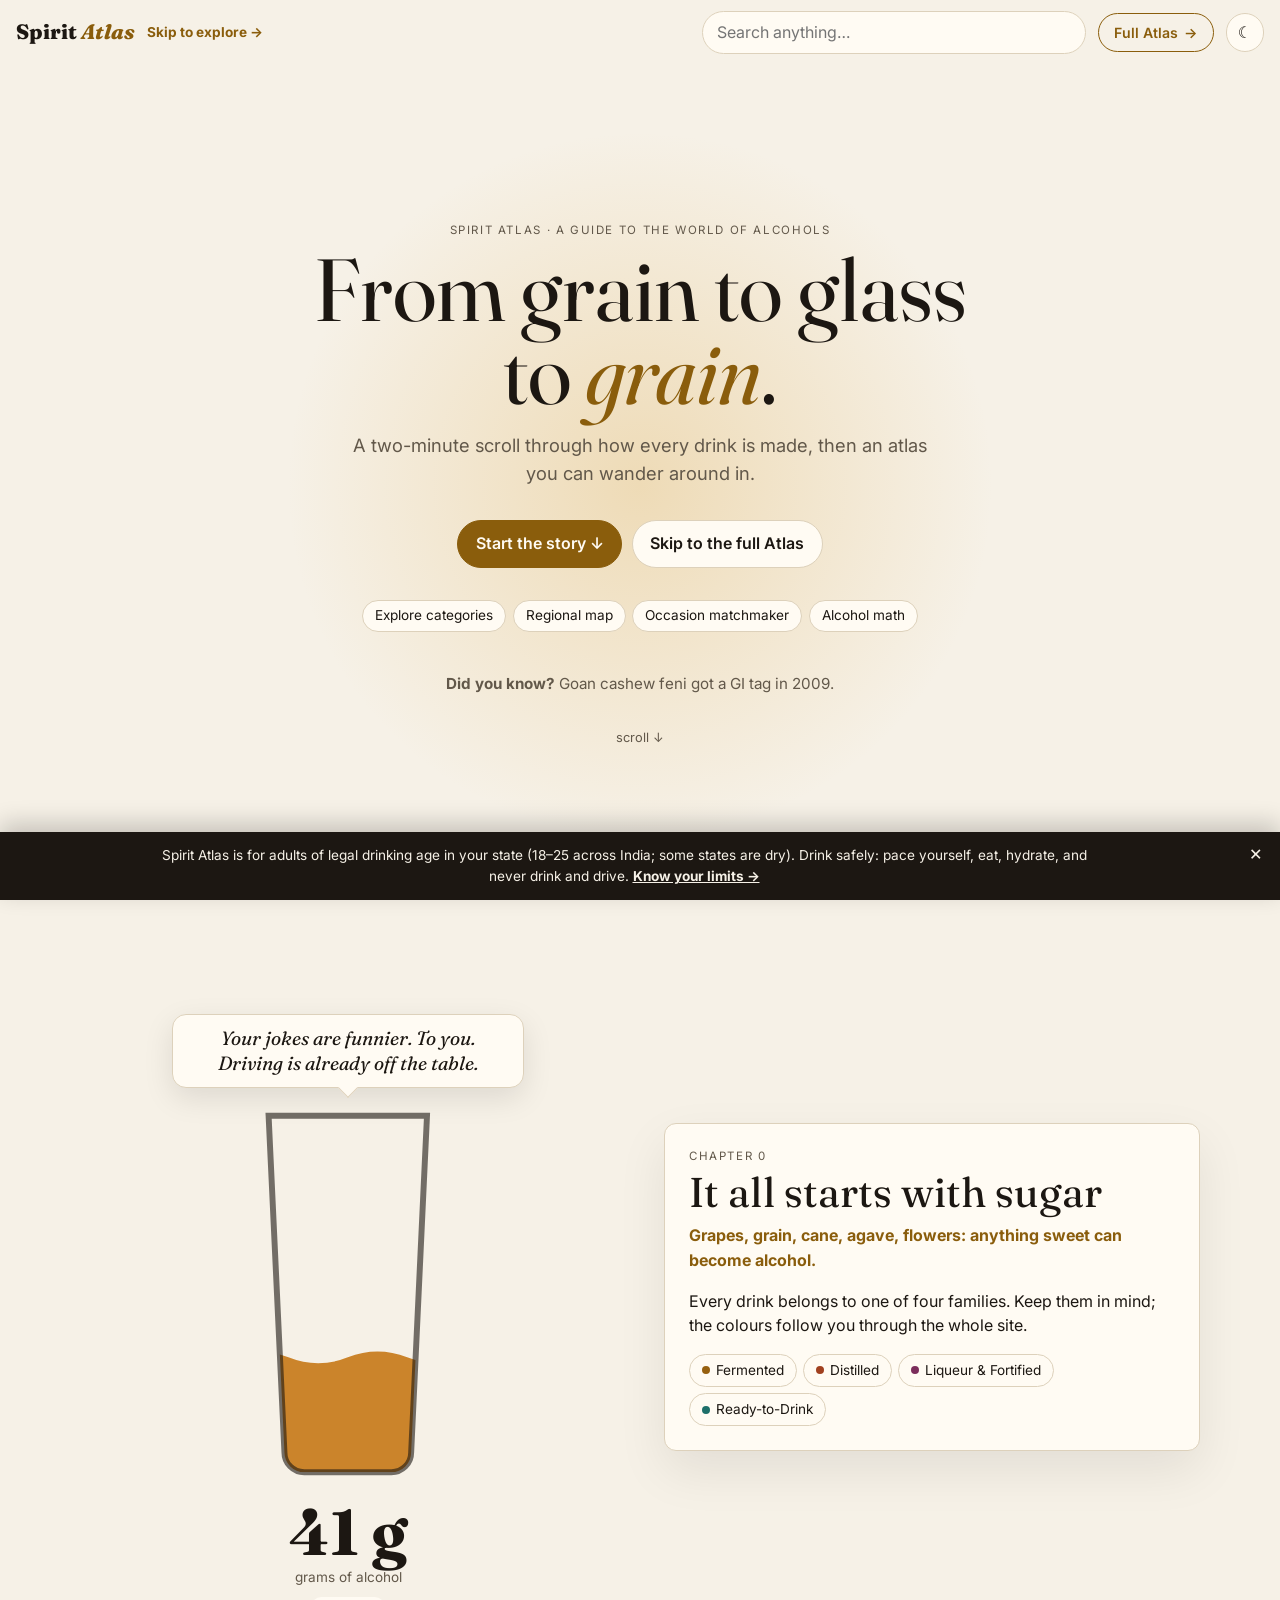
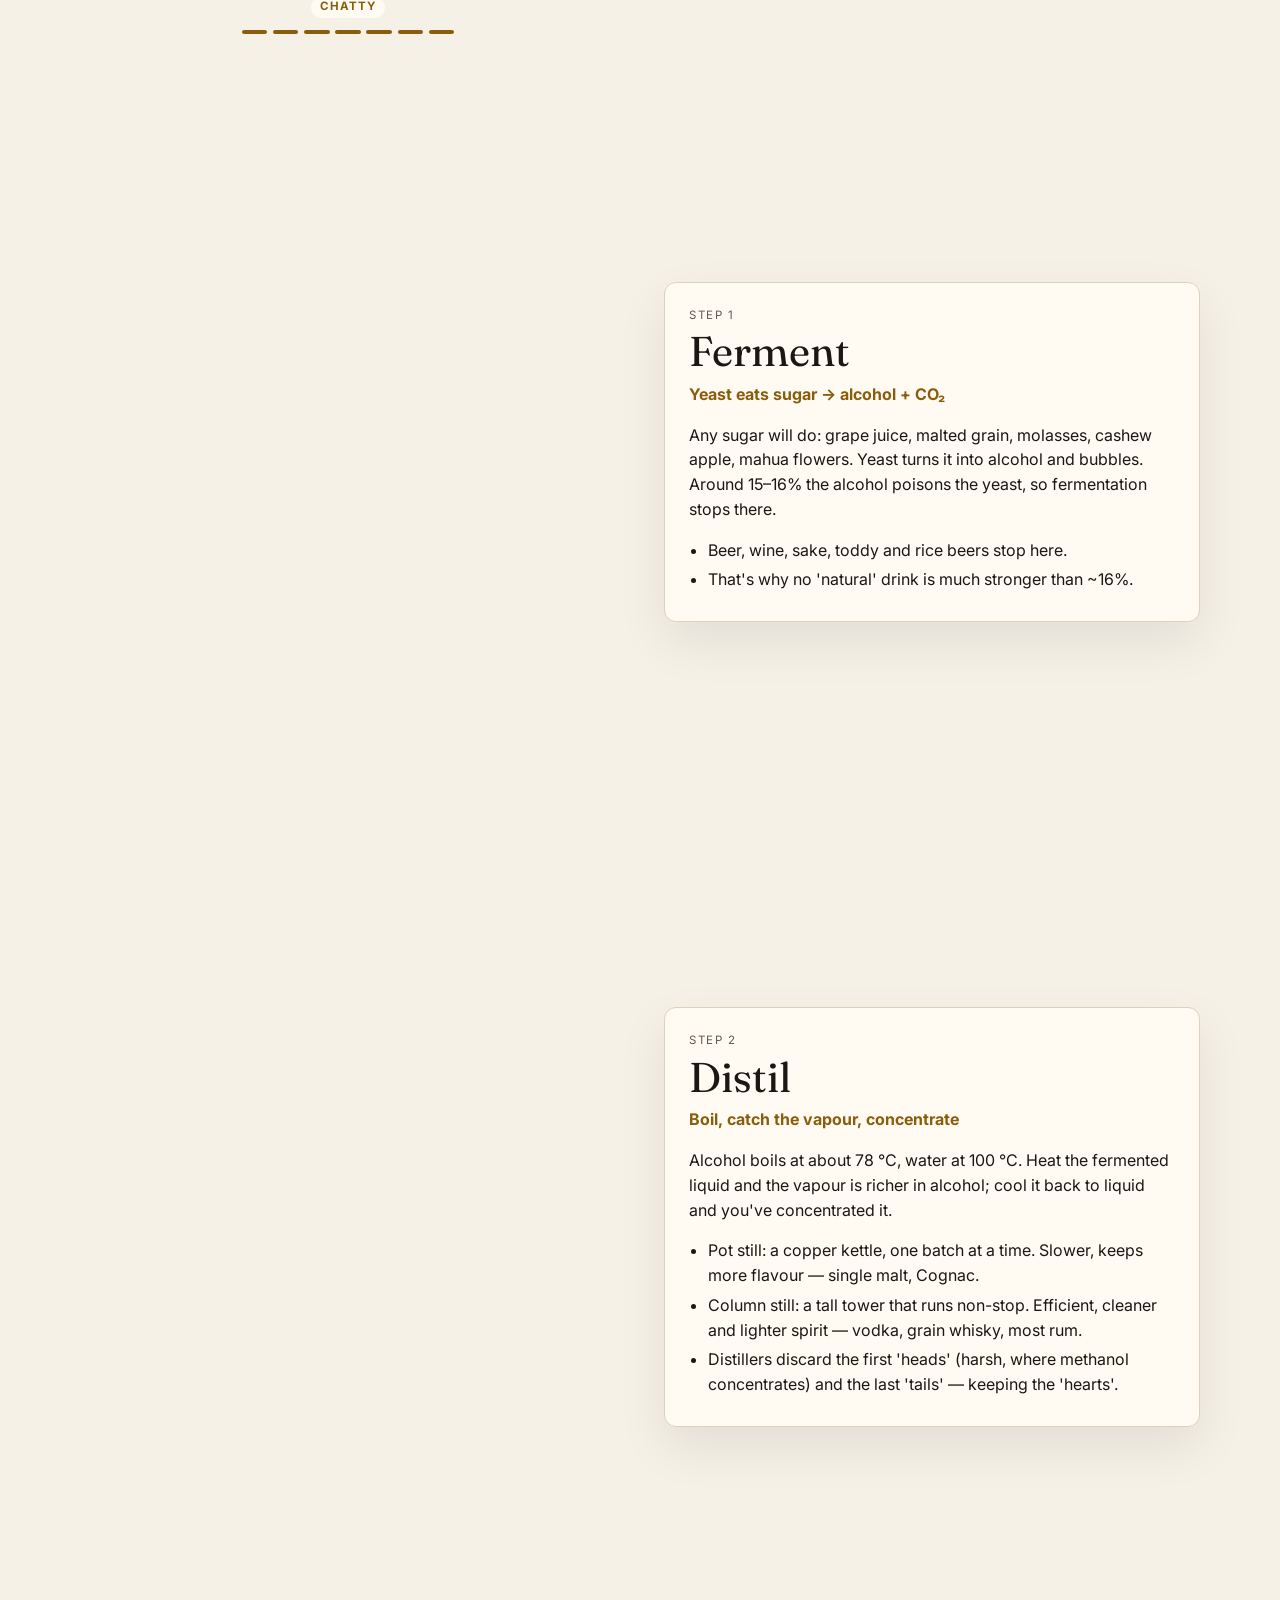
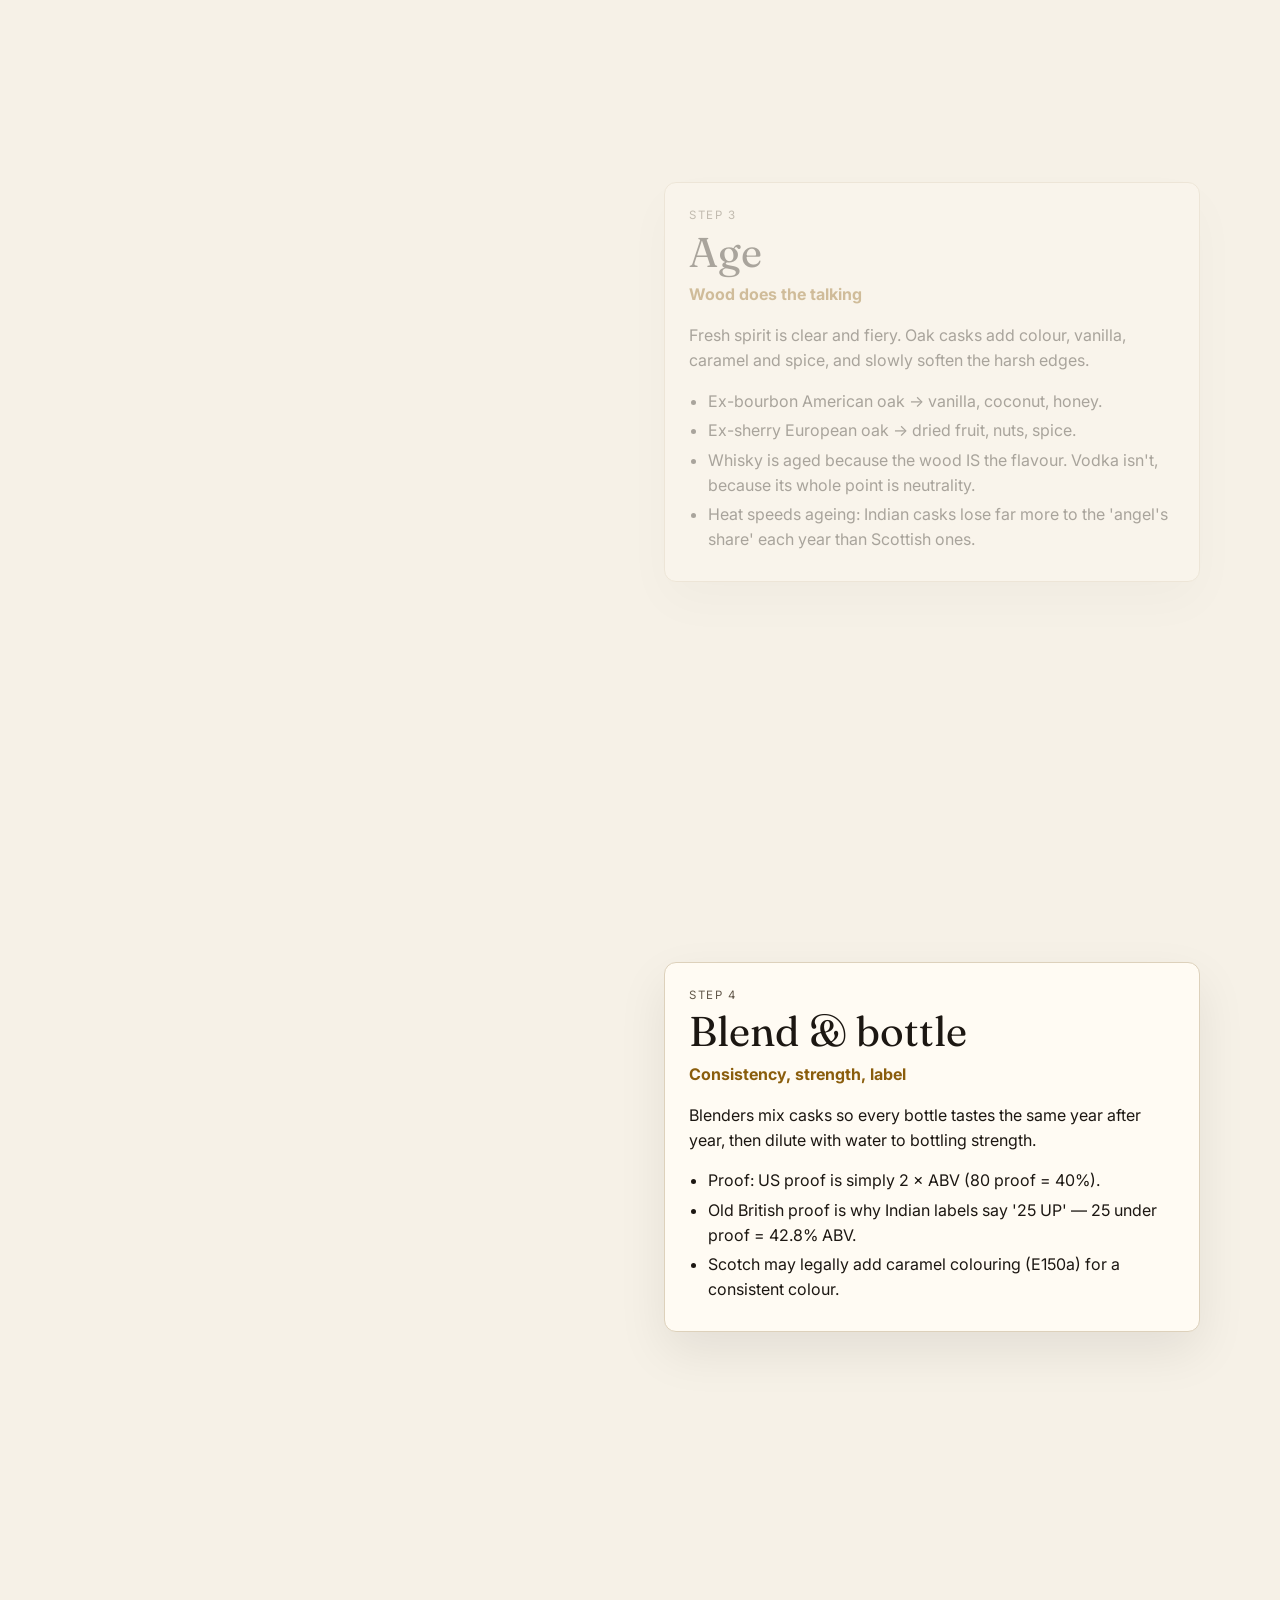
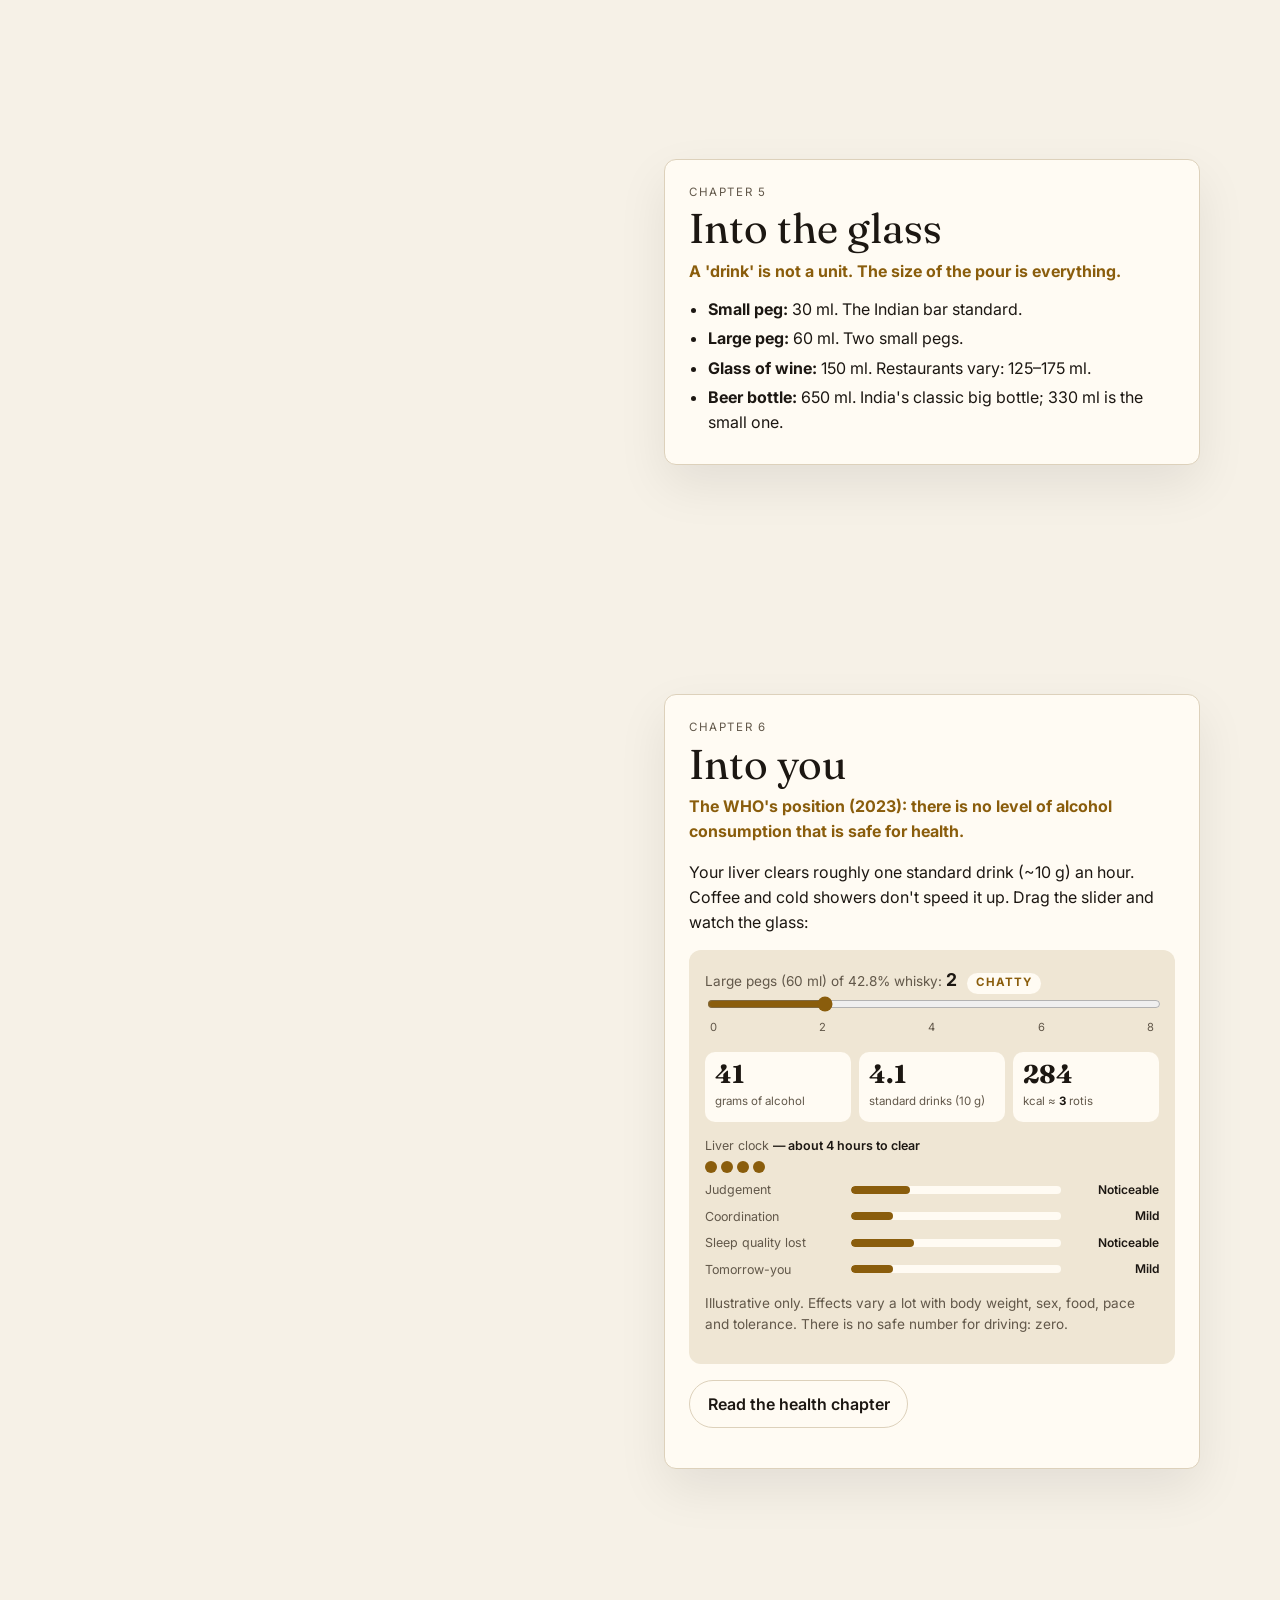
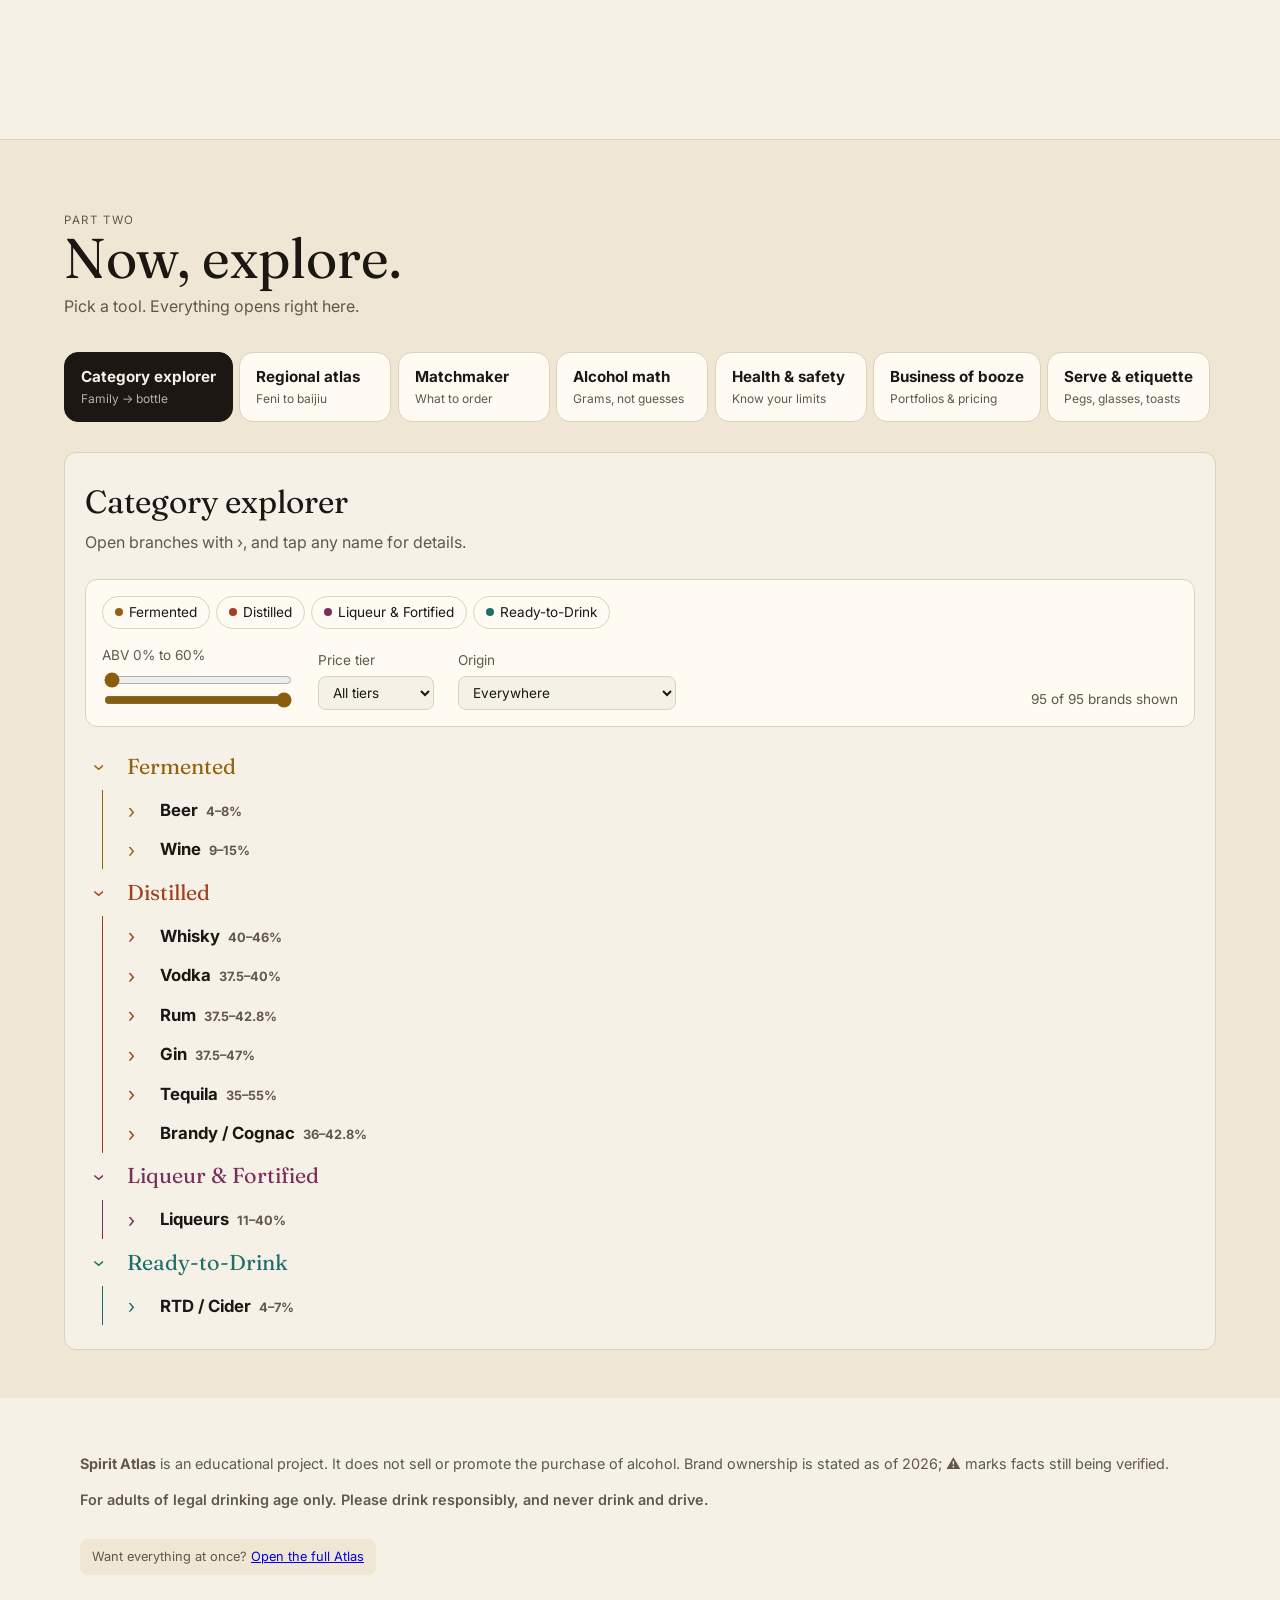
==== commit b7bc8d0c: "Remove internal version label from footers; point hero skip button to full Atlas Co-Authored-By: Cla" ====
--- a/index.html
+++ b/index.html
@@ -202,7 +202,7 @@
       <p class="sub">A two-minute scroll through how every drink is made, then an atlas you can wander around in.</p>
       <div class="hero-actions">
         <a class="btn btn-primary" href="#story">Start the story ↓</a>
-        <a class="btn" href="#hub">Skip to the tools</a>
+        <a class="btn" href="atlas.html">Skip to the full Atlas</a>
       </div>
       <!-- "Pick your path" shortcuts jump straight into a hub tool -->
       <div class="paths" aria-label="Pick your path">
@@ -258,7 +258,7 @@
   <footer class="site-foot">
     <p><strong>Spirit Atlas</strong> is an educational project. It does not sell or promote the purchase of alcohol. Brand ownership is stated as of 2026; ⚠️ marks facts still being verified.</p>
     <p class="footer-note">For adults of legal drinking age only. Please drink responsibly, and never drink and drive.</p>
-    <p class="proto-note">Want everything at once? <a href="atlas.html">Open the full Atlas</a> · data v<span id="ver"></span></p>
+    <p class="proto-note">Want everything at once? <a href="atlas.html">Open the full Atlas</a></p>
   </footer>
 </main>
 
@@ -274,7 +274,6 @@
   A.initTheme(document.getElementById("theme"));
   A.initSearch(document.getElementById("q"), document.getElementById("q-results"));
   A.startTicker(document.getElementById("ticker"));
-  document.getElementById("ver").textContent = D.version;
 
   /* ----- Hero: the last word of the headline cycles ----- */
   var words = ["you", "grain", "grape", "cane", "agave", "you"], w = 0, roll = document.getElementById("roll");
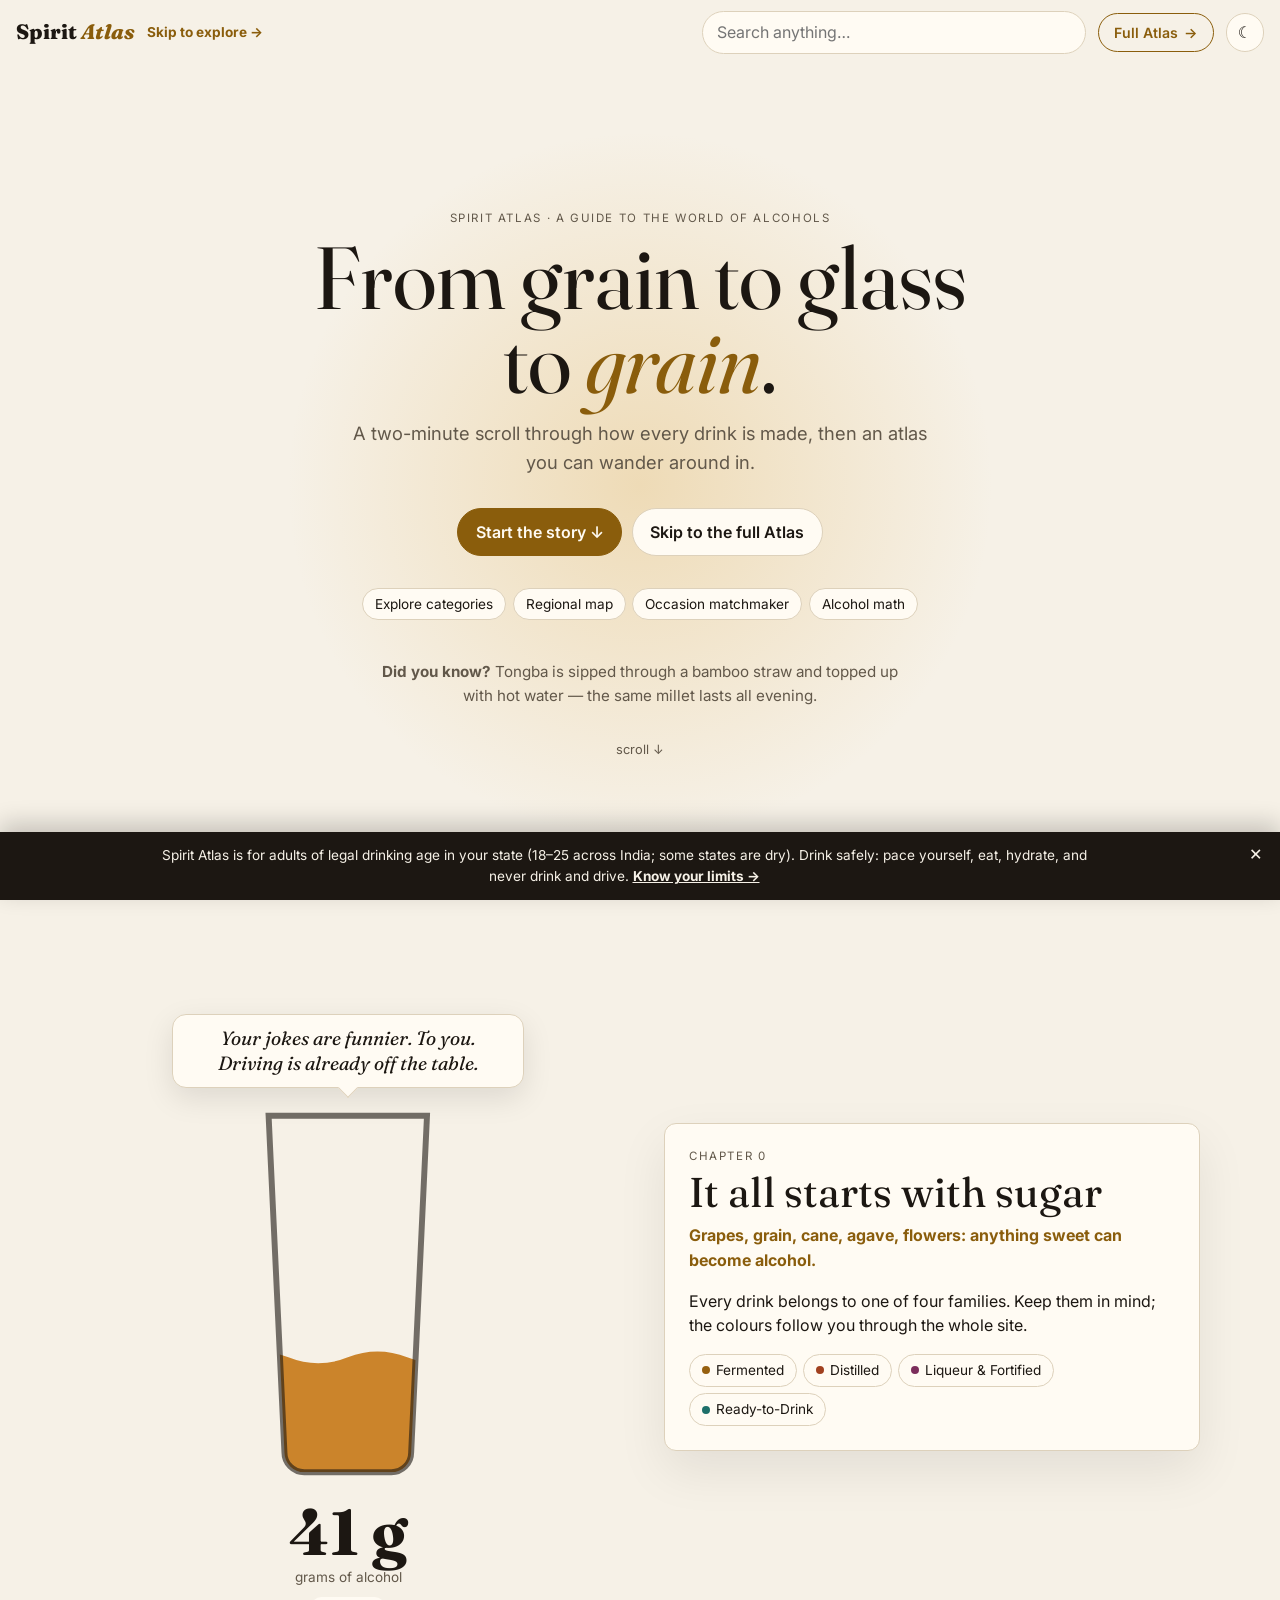
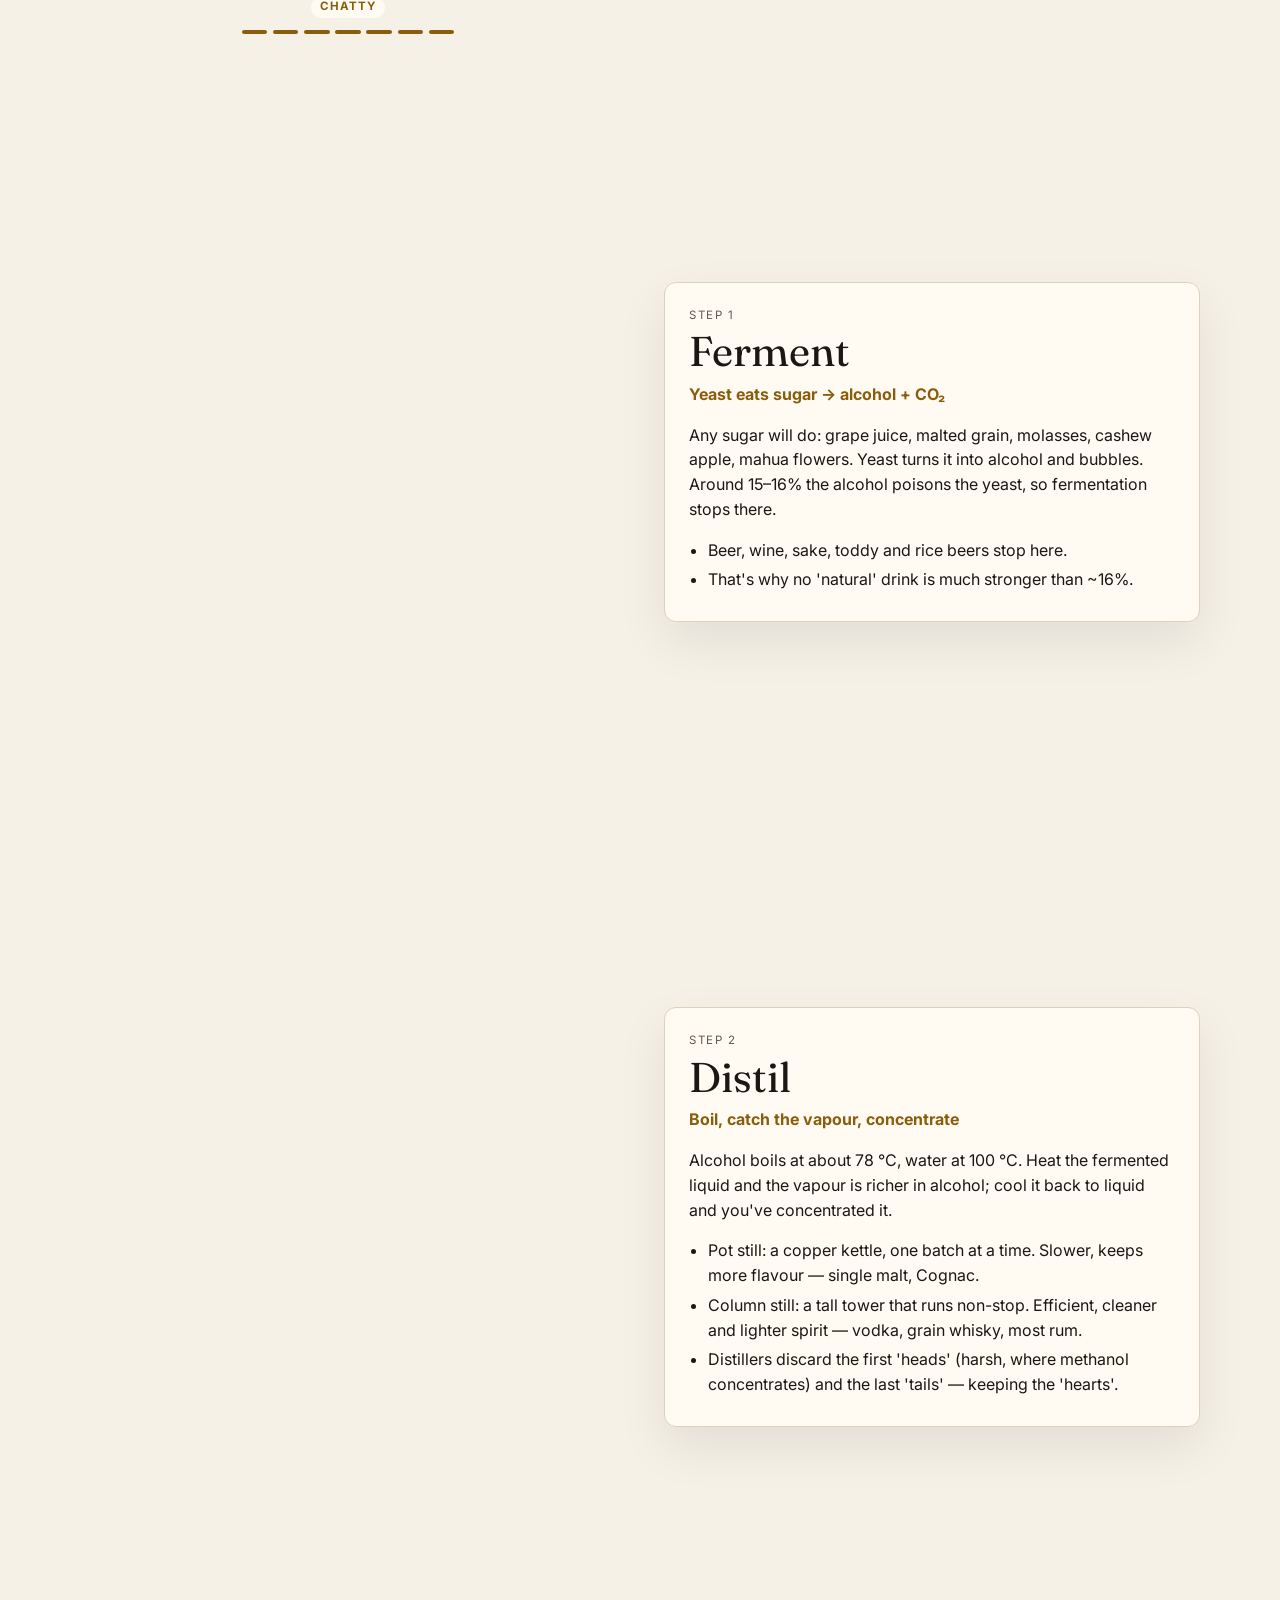
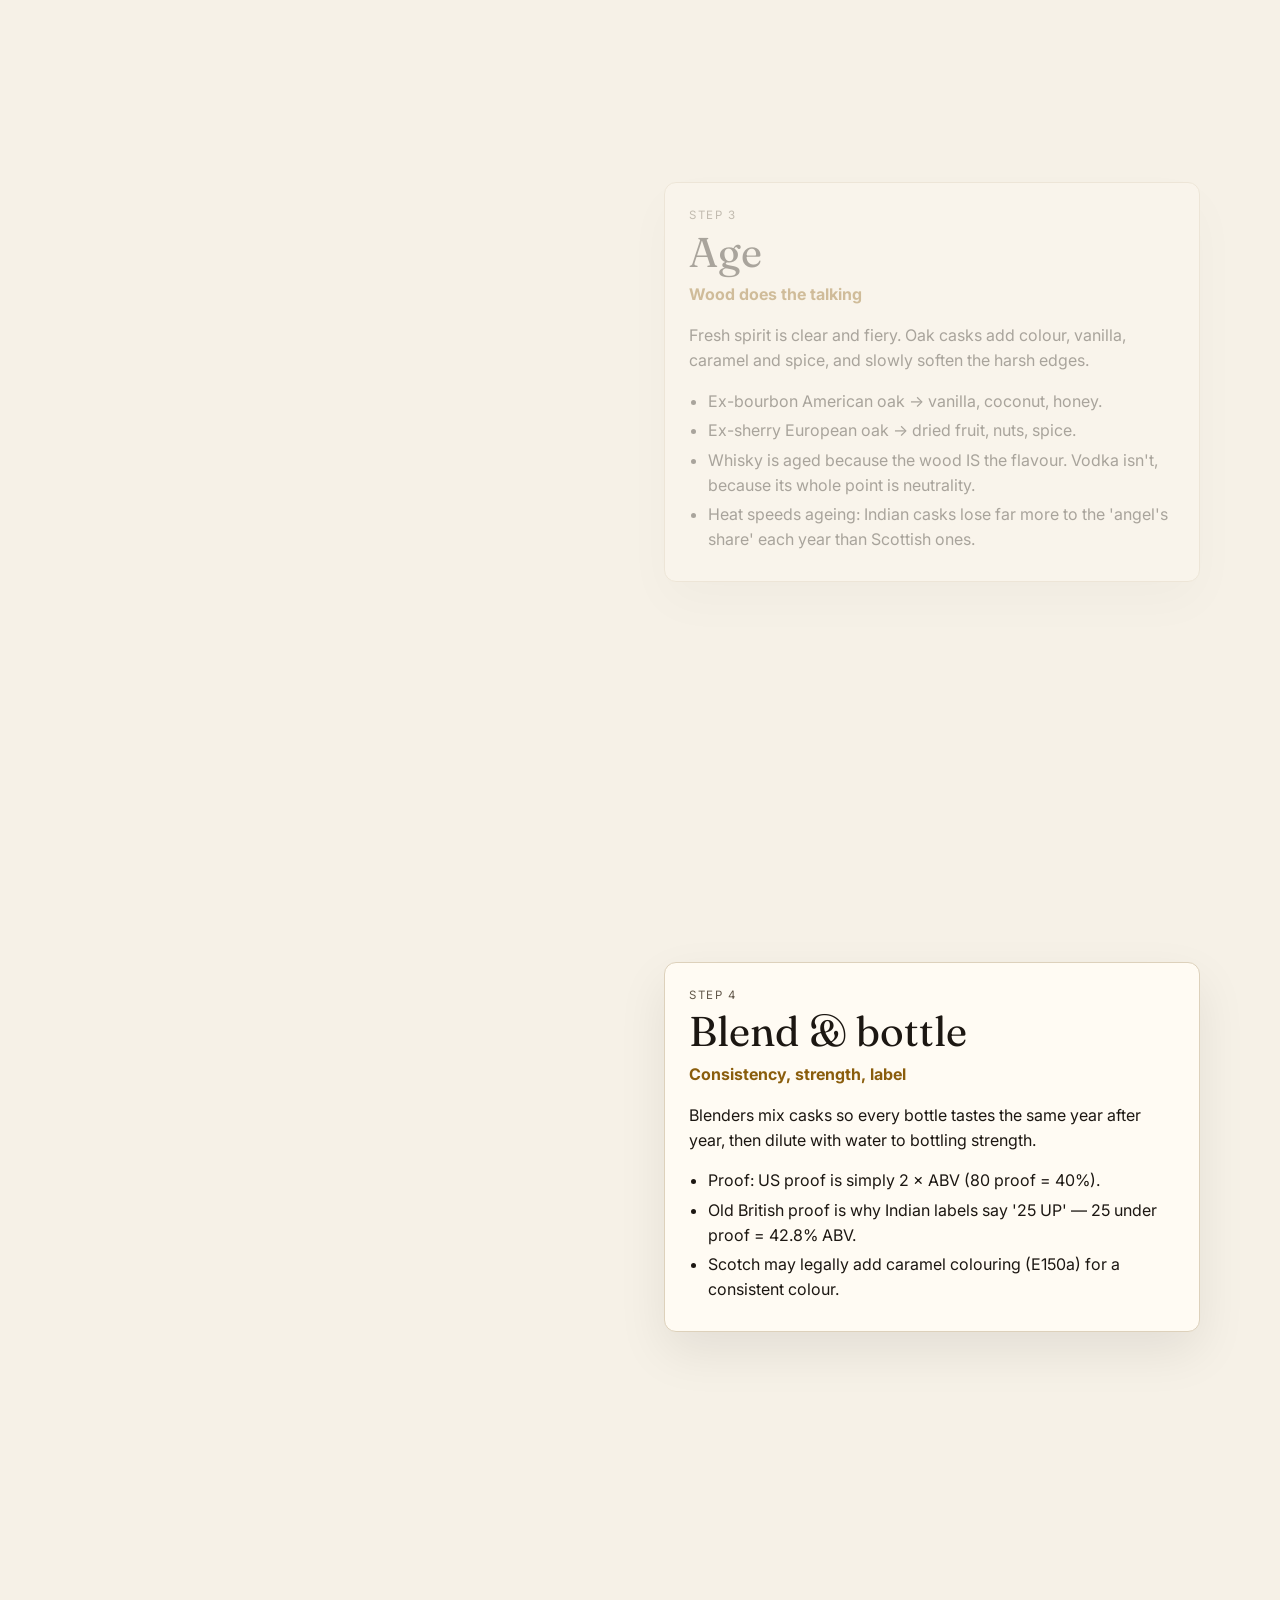
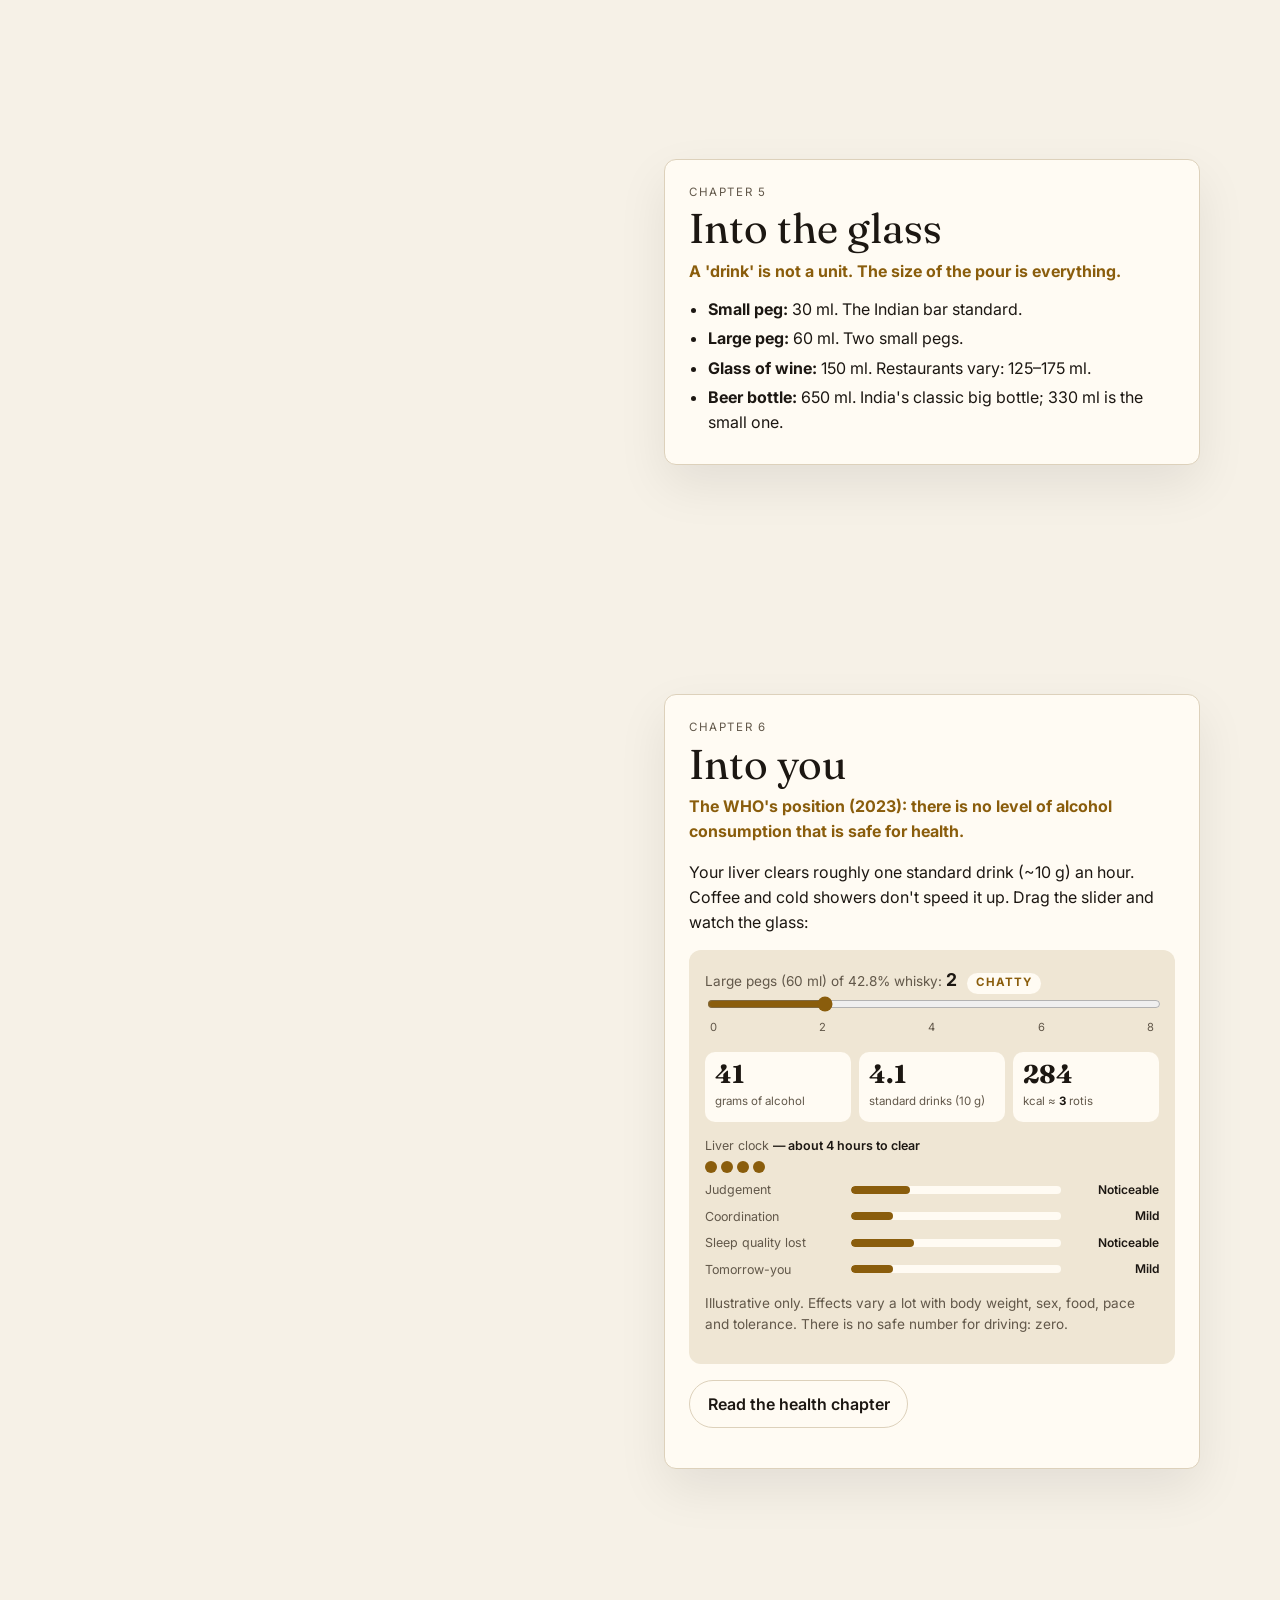
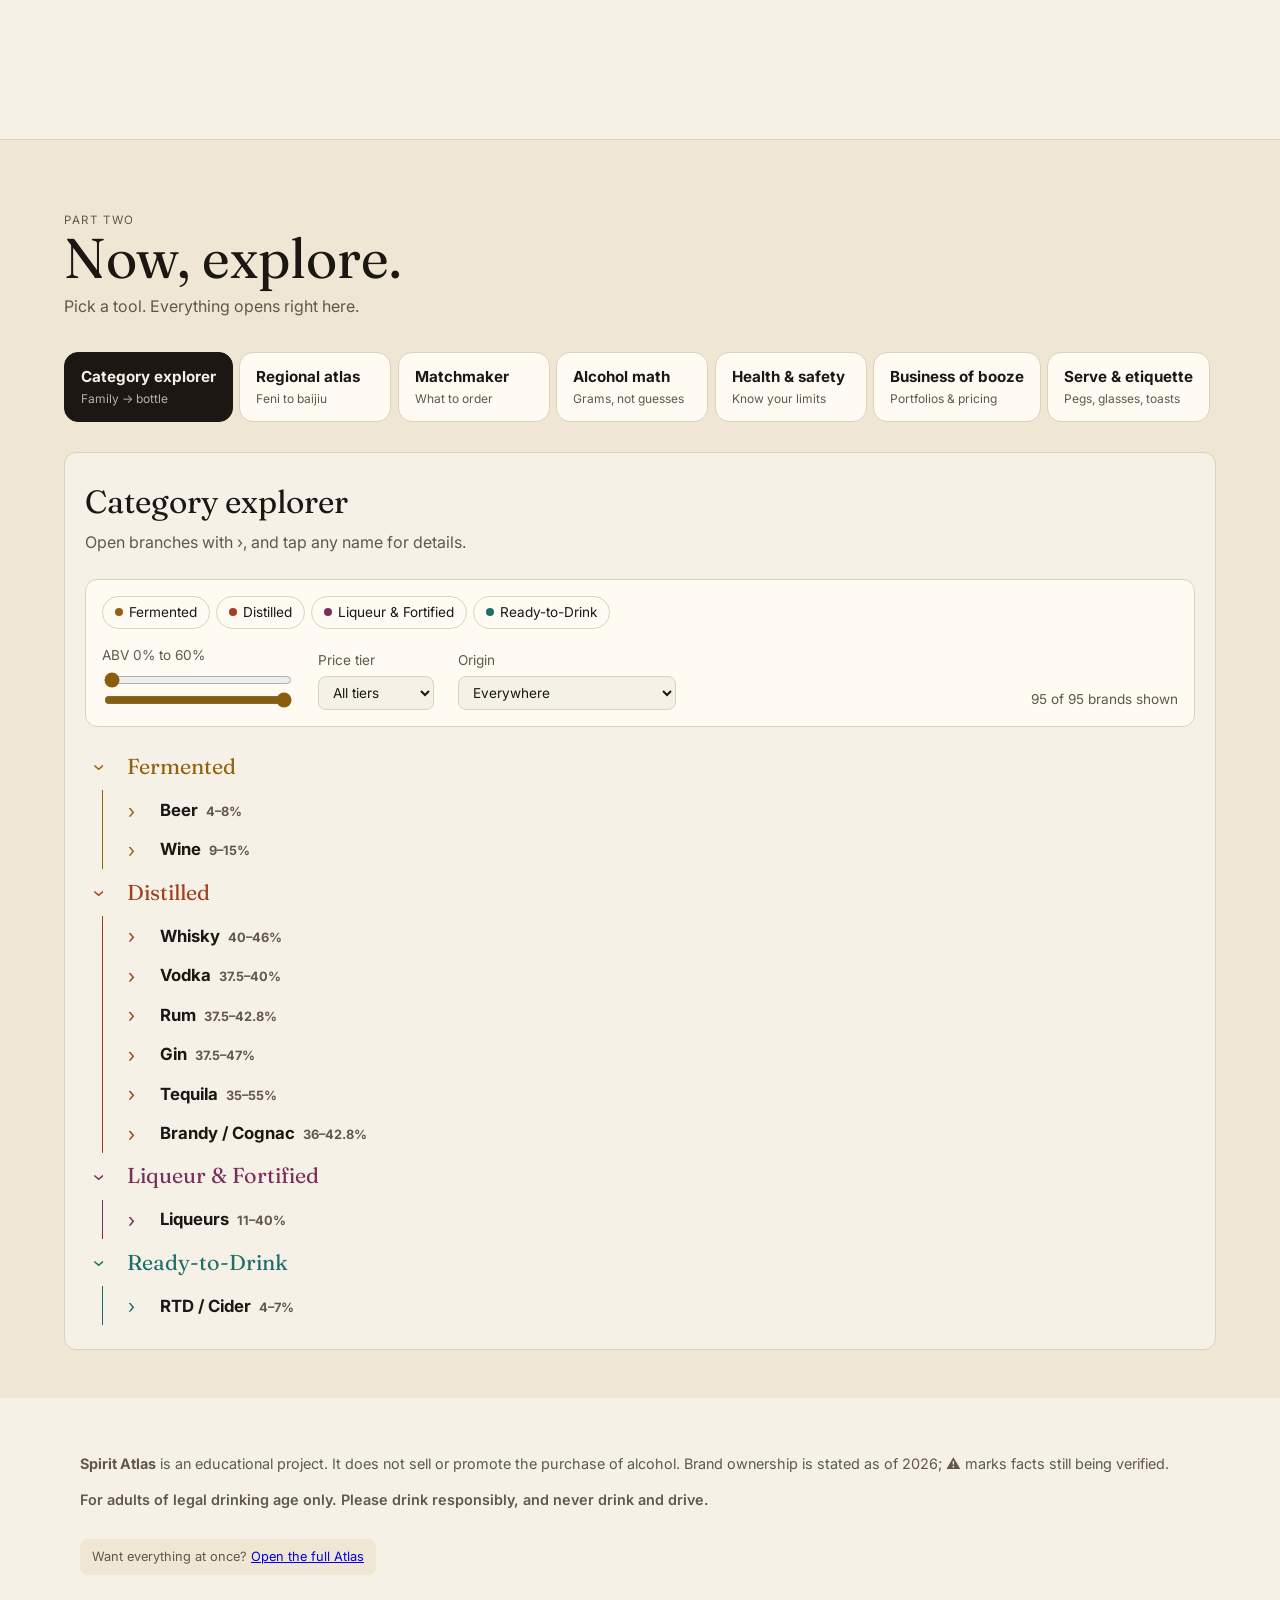
==== commit 402ab5e3: "Add Google Analytics (GA4) loader that forwards event-bus events Inactive until a Measurement ID is " ====
--- a/index.html
+++ b/index.html
@@ -265,6 +265,7 @@
 
 <script src="shared/data.js"></script>
 <script src="shared/core.js"></script>
+<script src="shared/analytics.js"></script>
 <script>
 /* ============ PAGE WIRING (MVP 3) ============ */
 (function () {
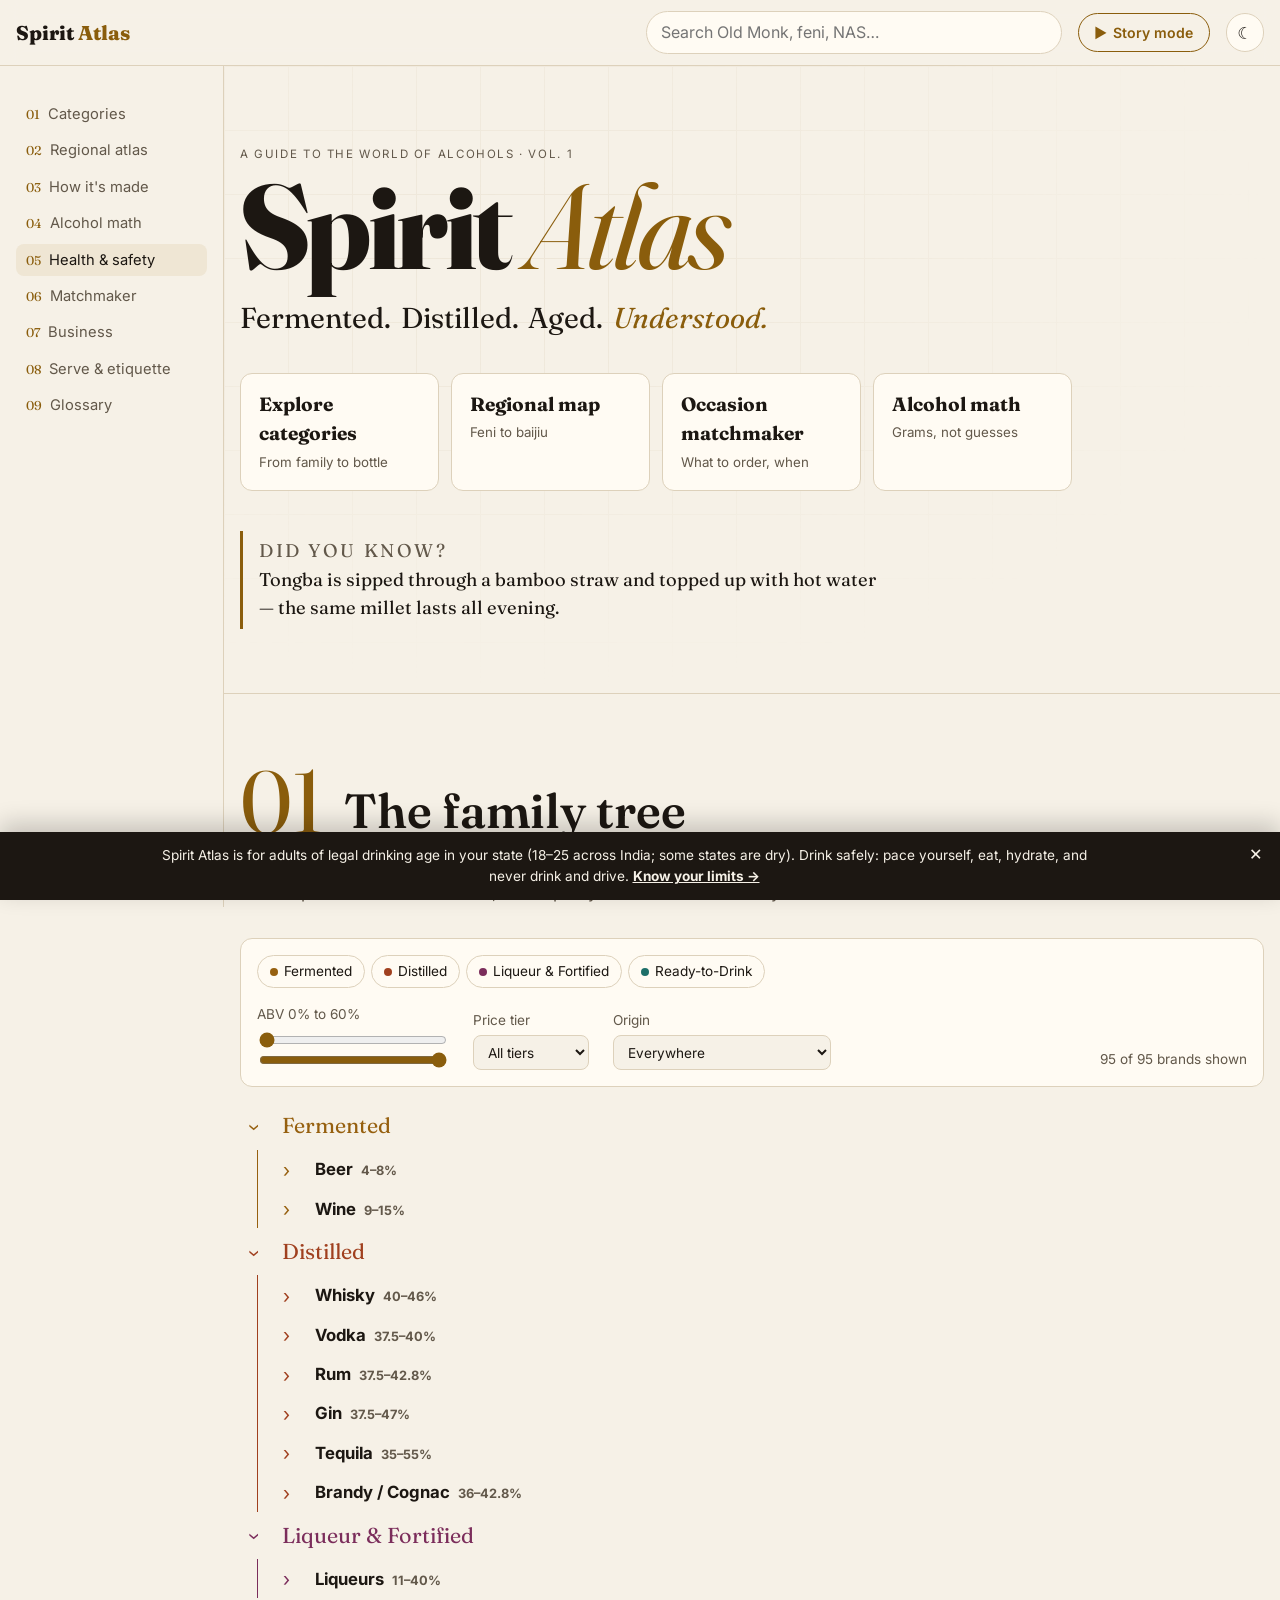
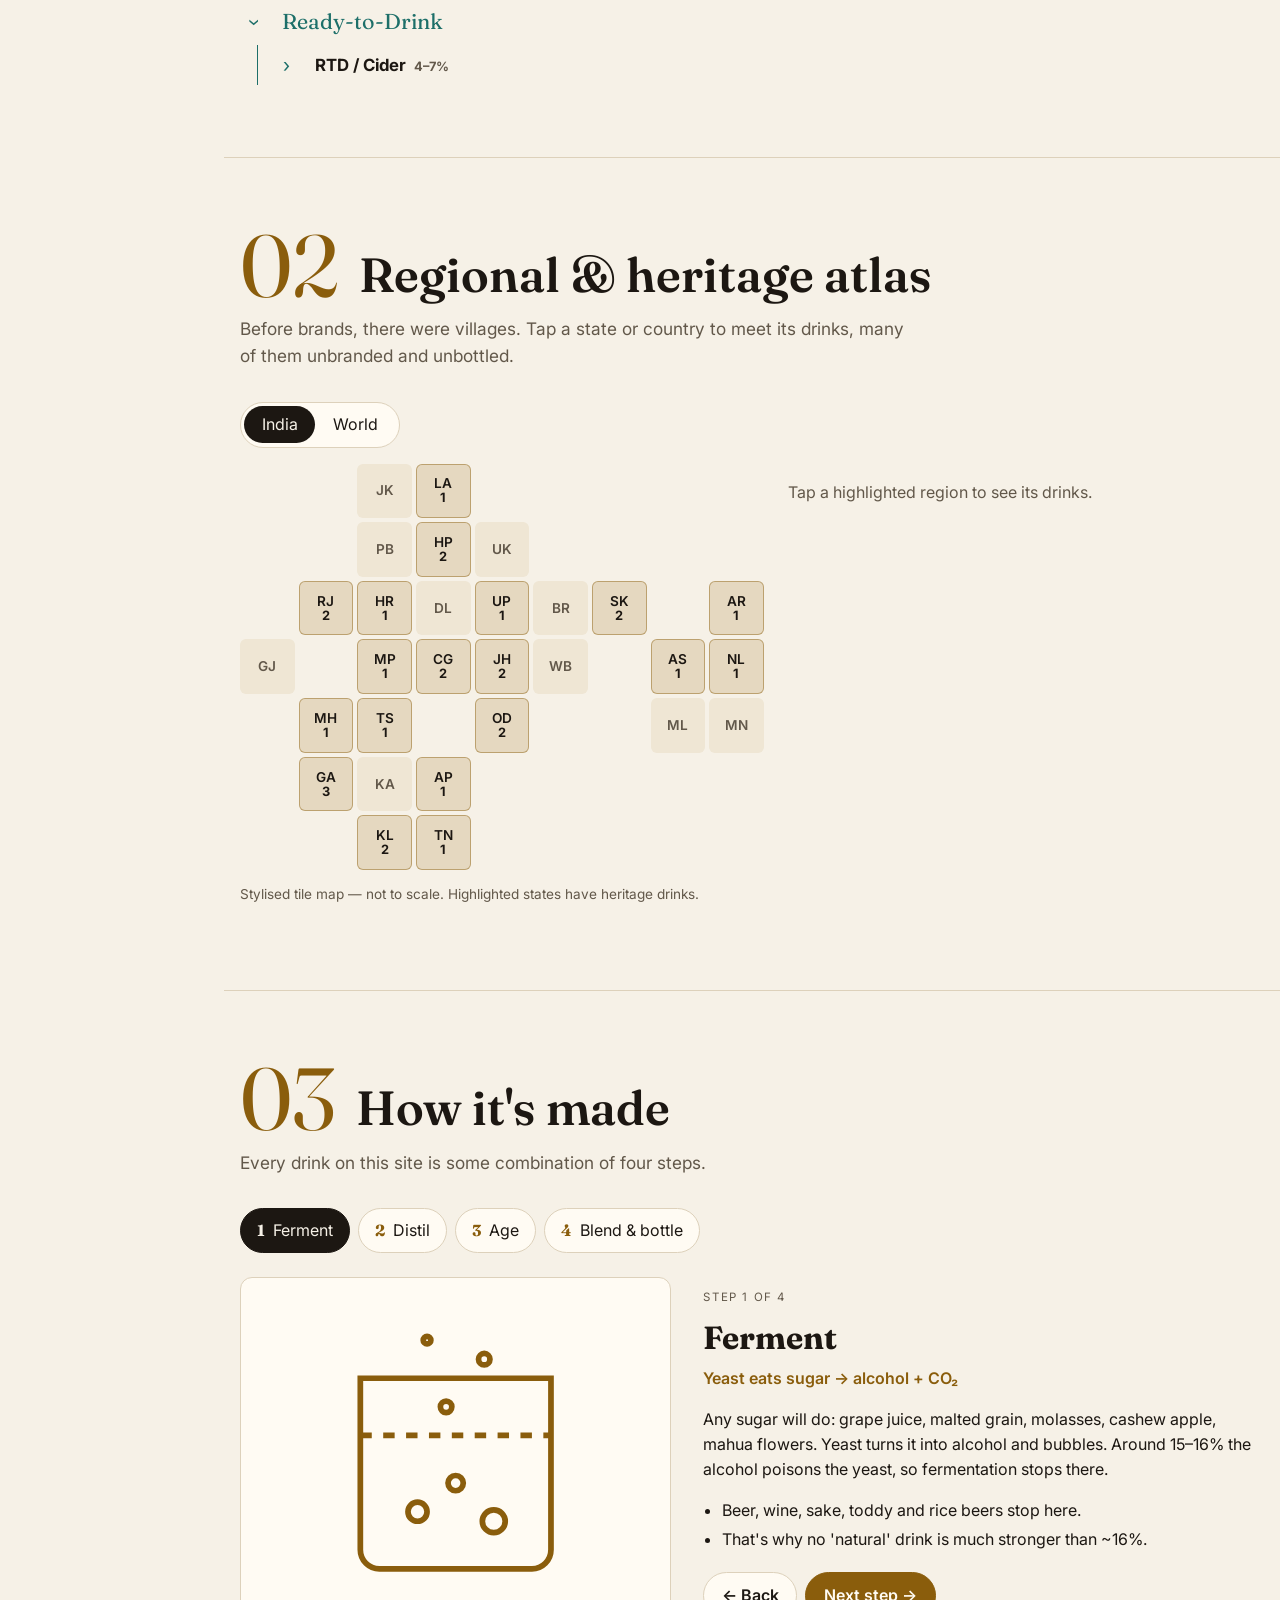
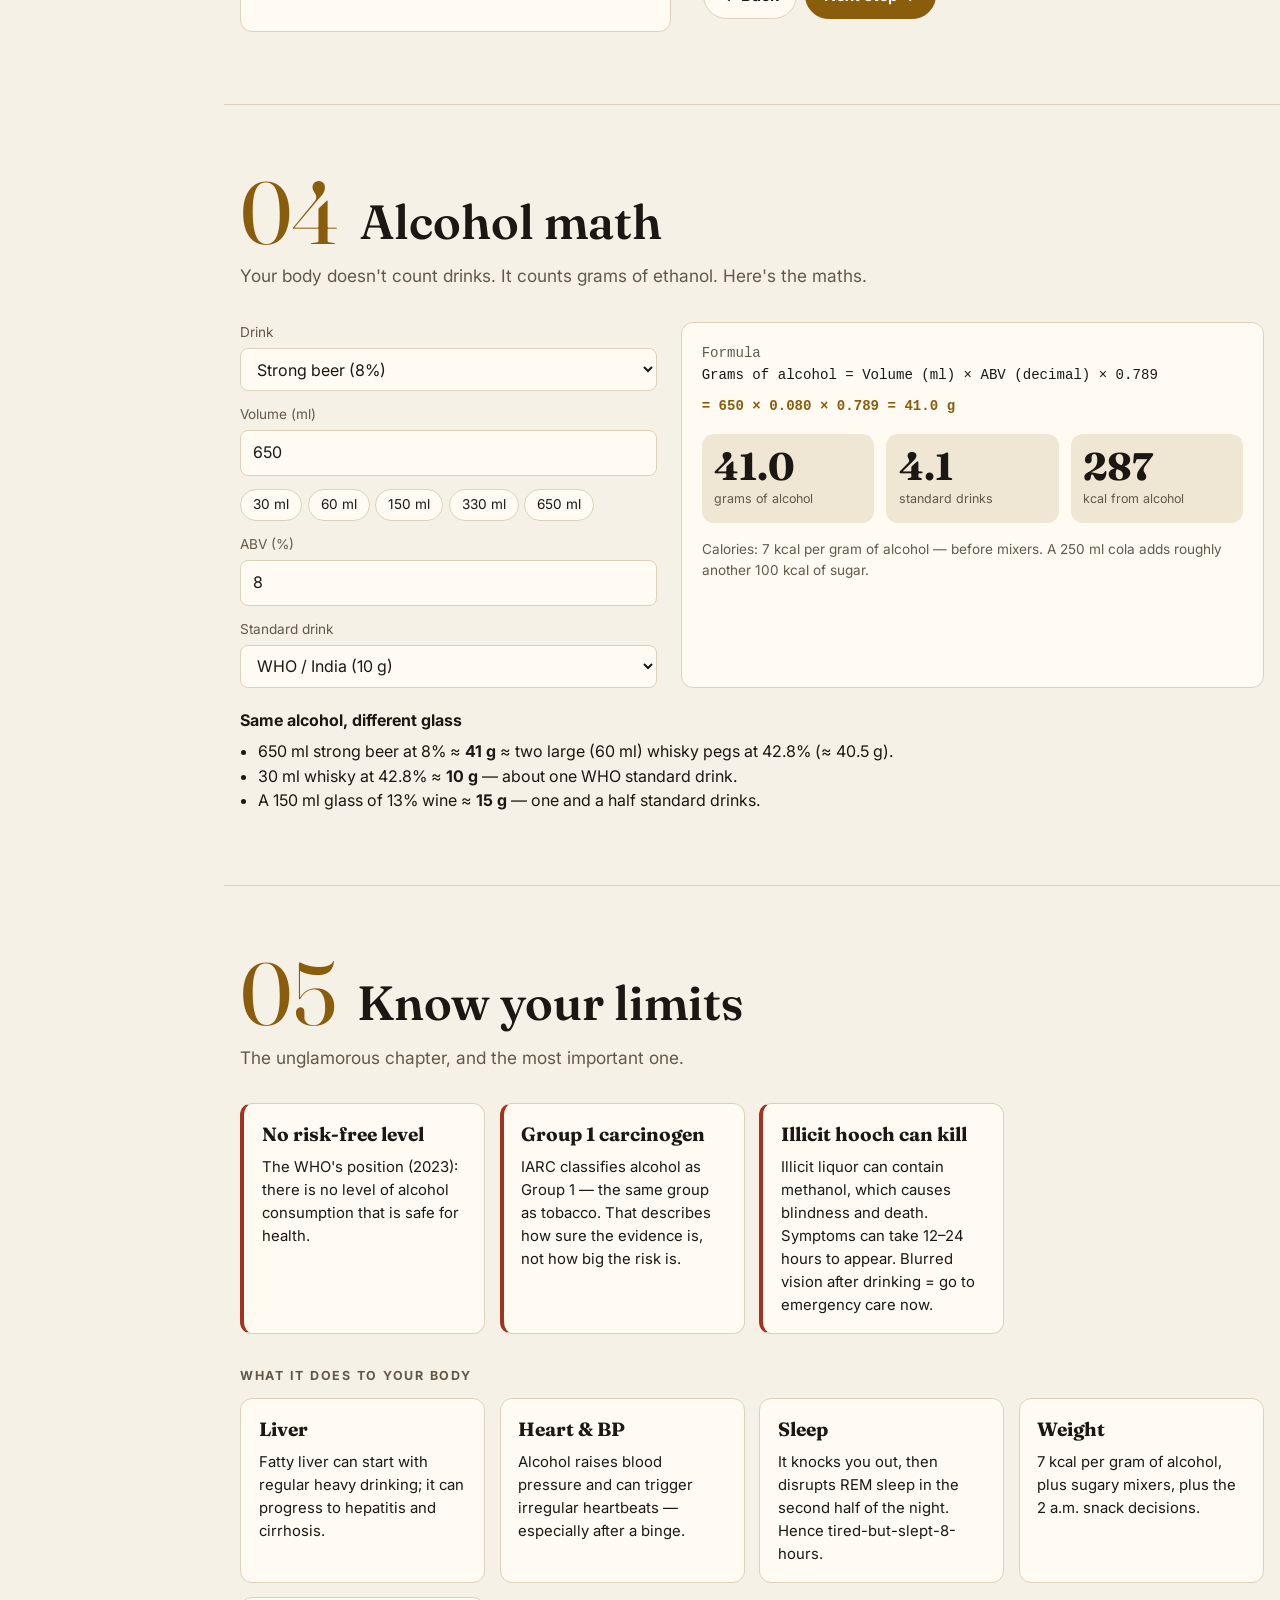
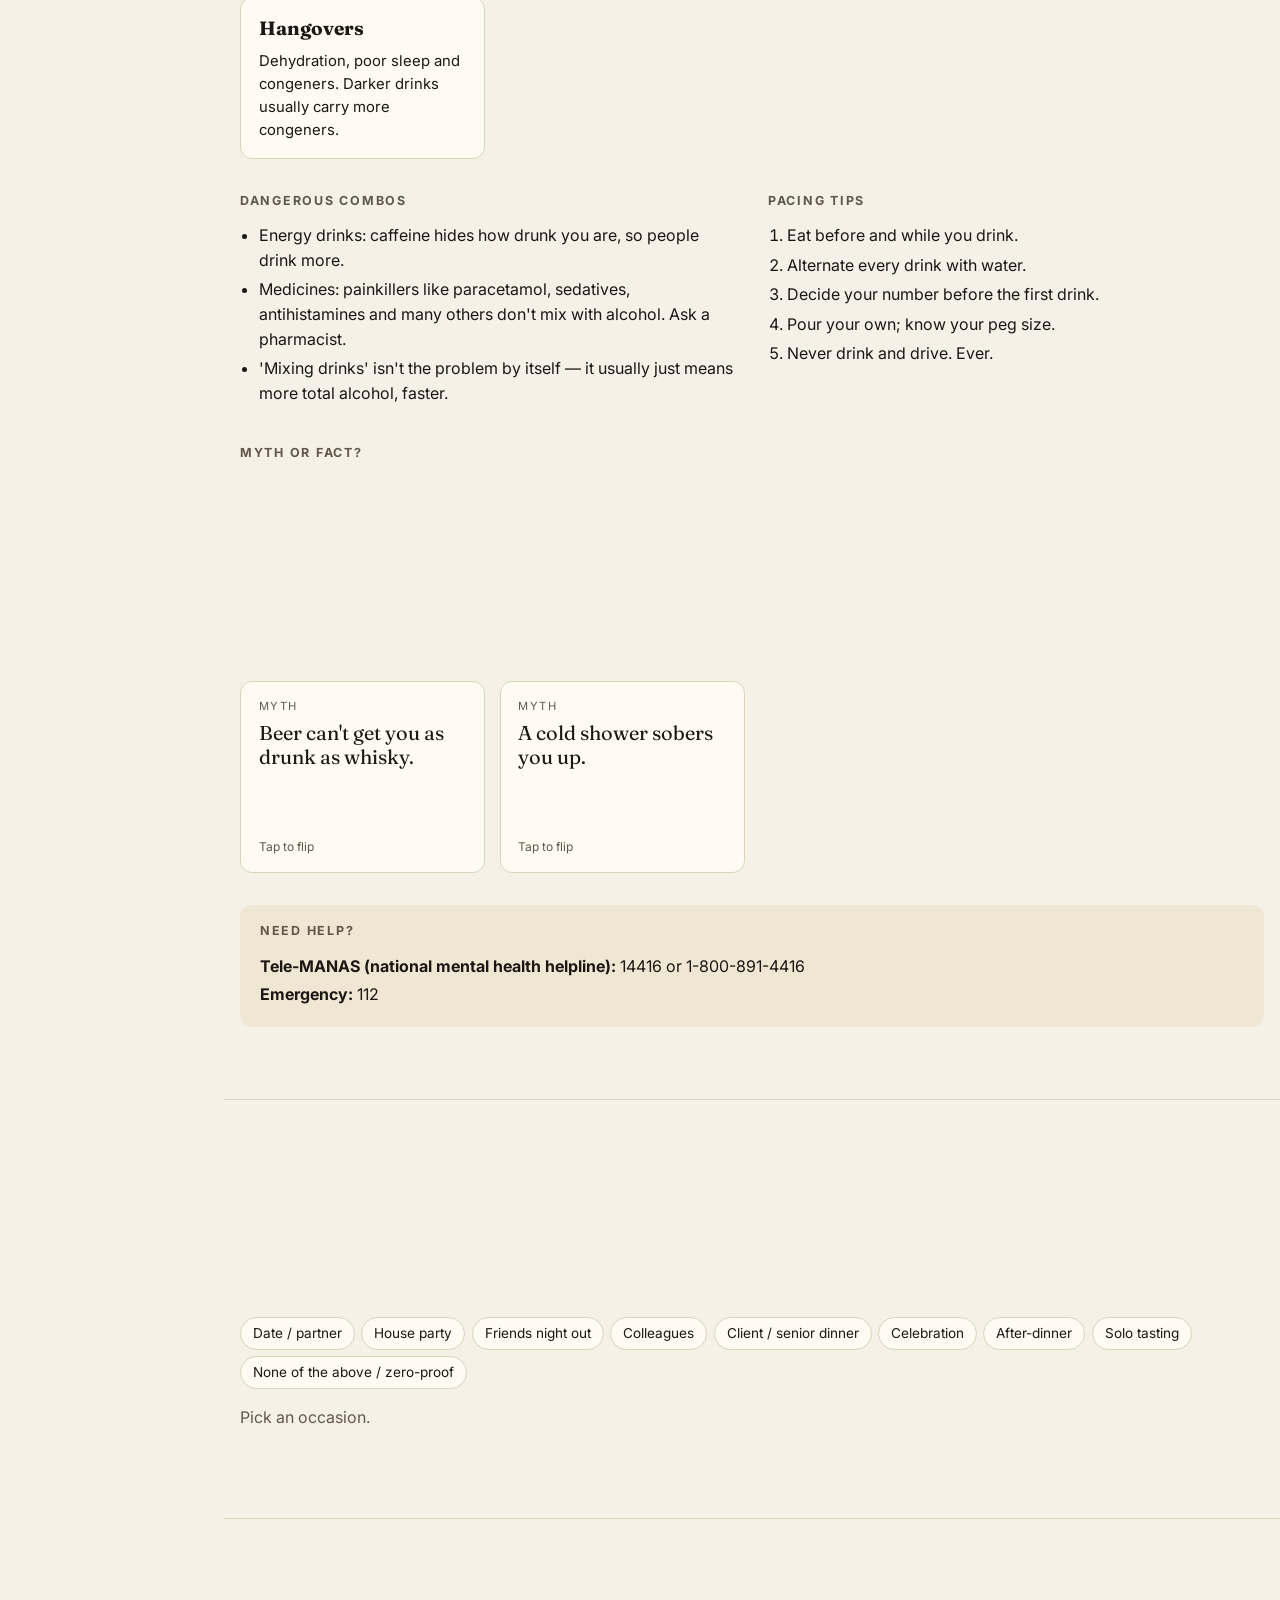
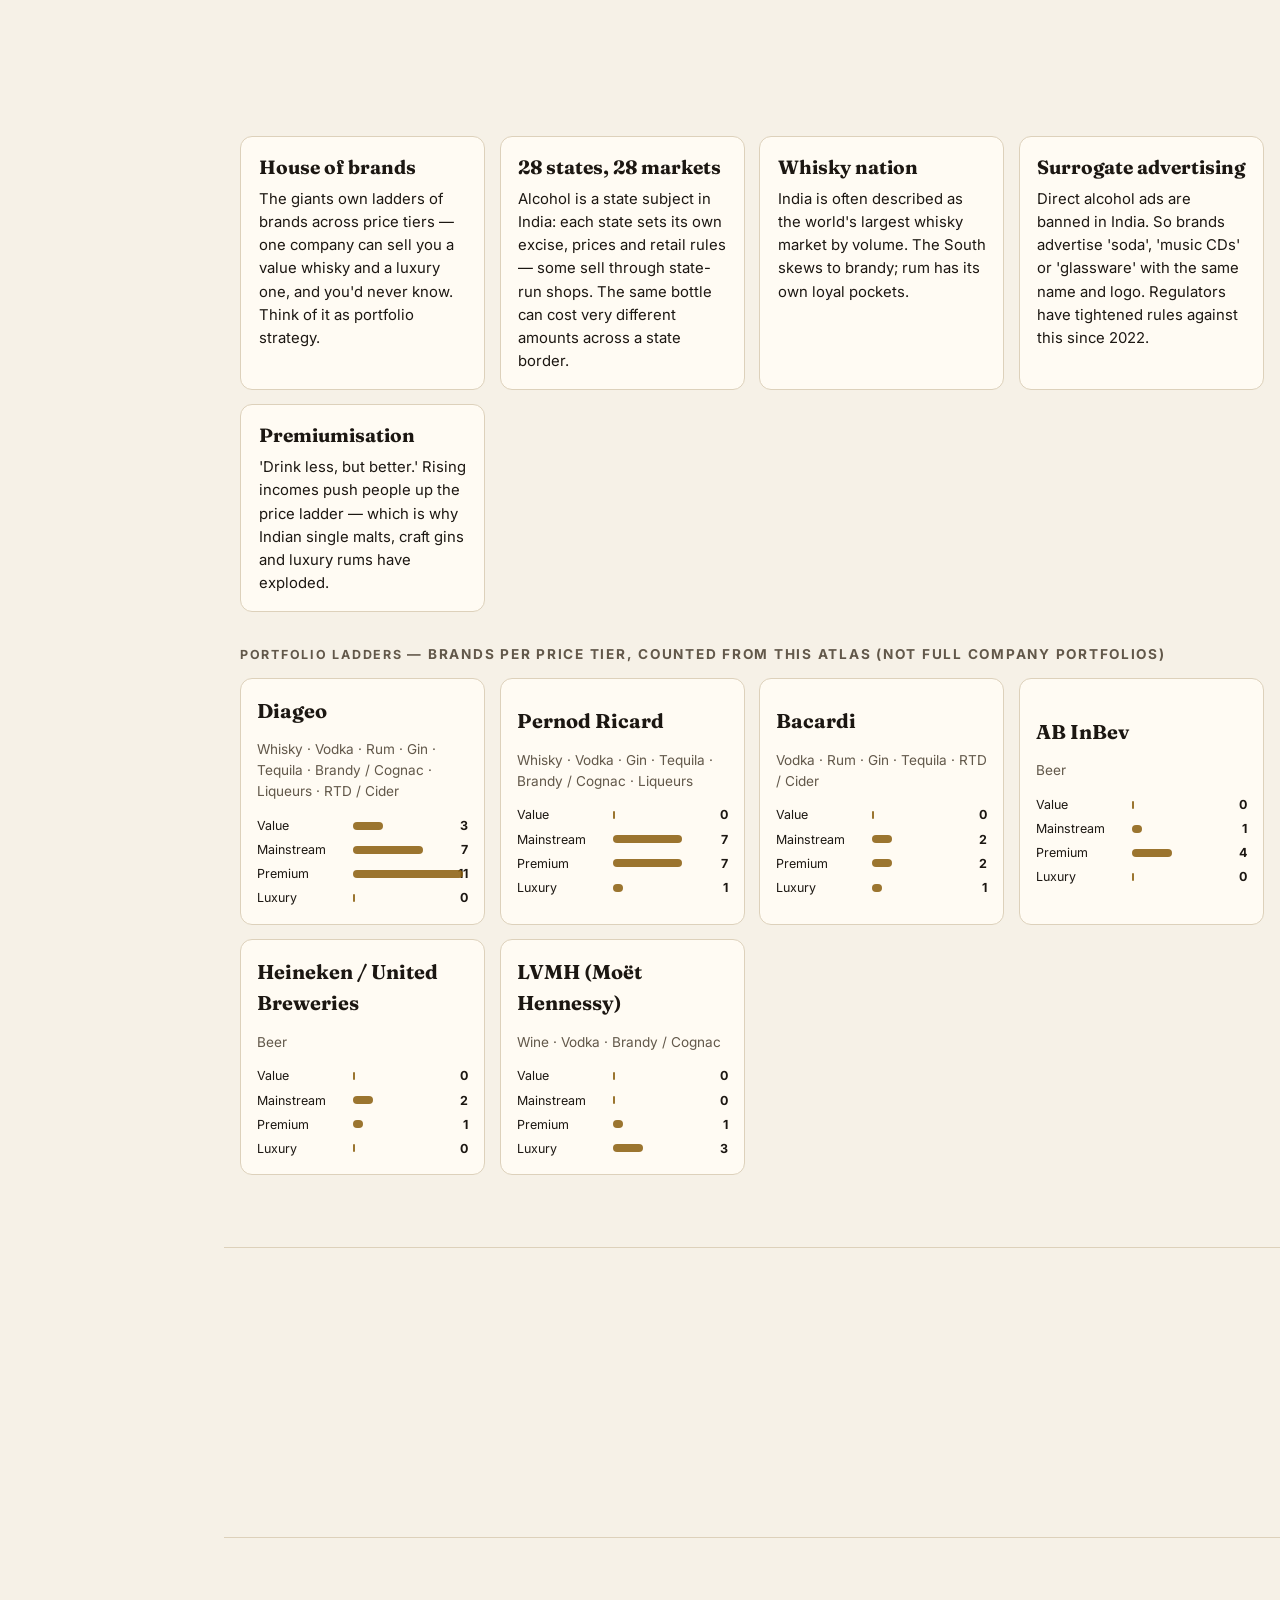
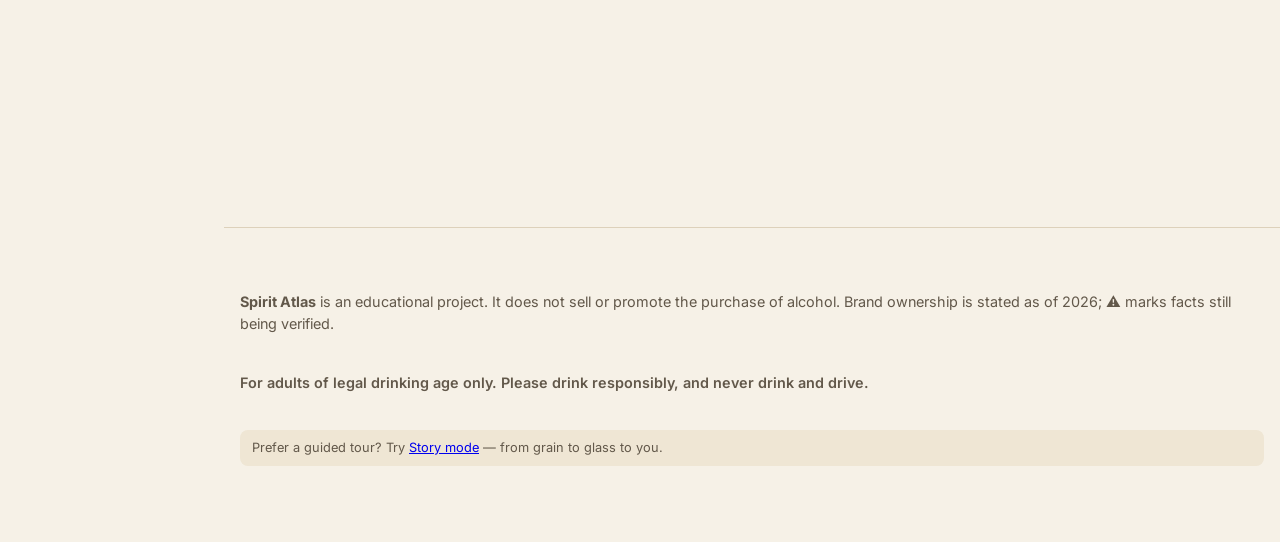
==== commit 794f2a44: "Open full atlas by default and retain optional story mode" ====
--- a/index.html
+++ b/index.html
@@ -4,6 +4,12 @@
 <meta charset="utf-8">
 <meta name="viewport" content="width=device-width, initial-scale=1">
 <title>Spirit Atlas</title>
+<script>
+// Open the full Atlas by default. Its Story links opt into the guided tour.
+if (new URLSearchParams(window.location.search).get("mode") !== "story") {
+  window.location.replace("atlas.html" + window.location.search + window.location.hash);
+}
+</script>
 <meta name="description" content="Spirit Atlas: from grain to glass to you. A guided two-minute story of how every drink is made — and what it does to you.">
 <link rel="preconnect" href="https://fonts.googleapis.com">
 <link rel="preconnect" href="https://fonts.gstatic.com" crossorigin>
